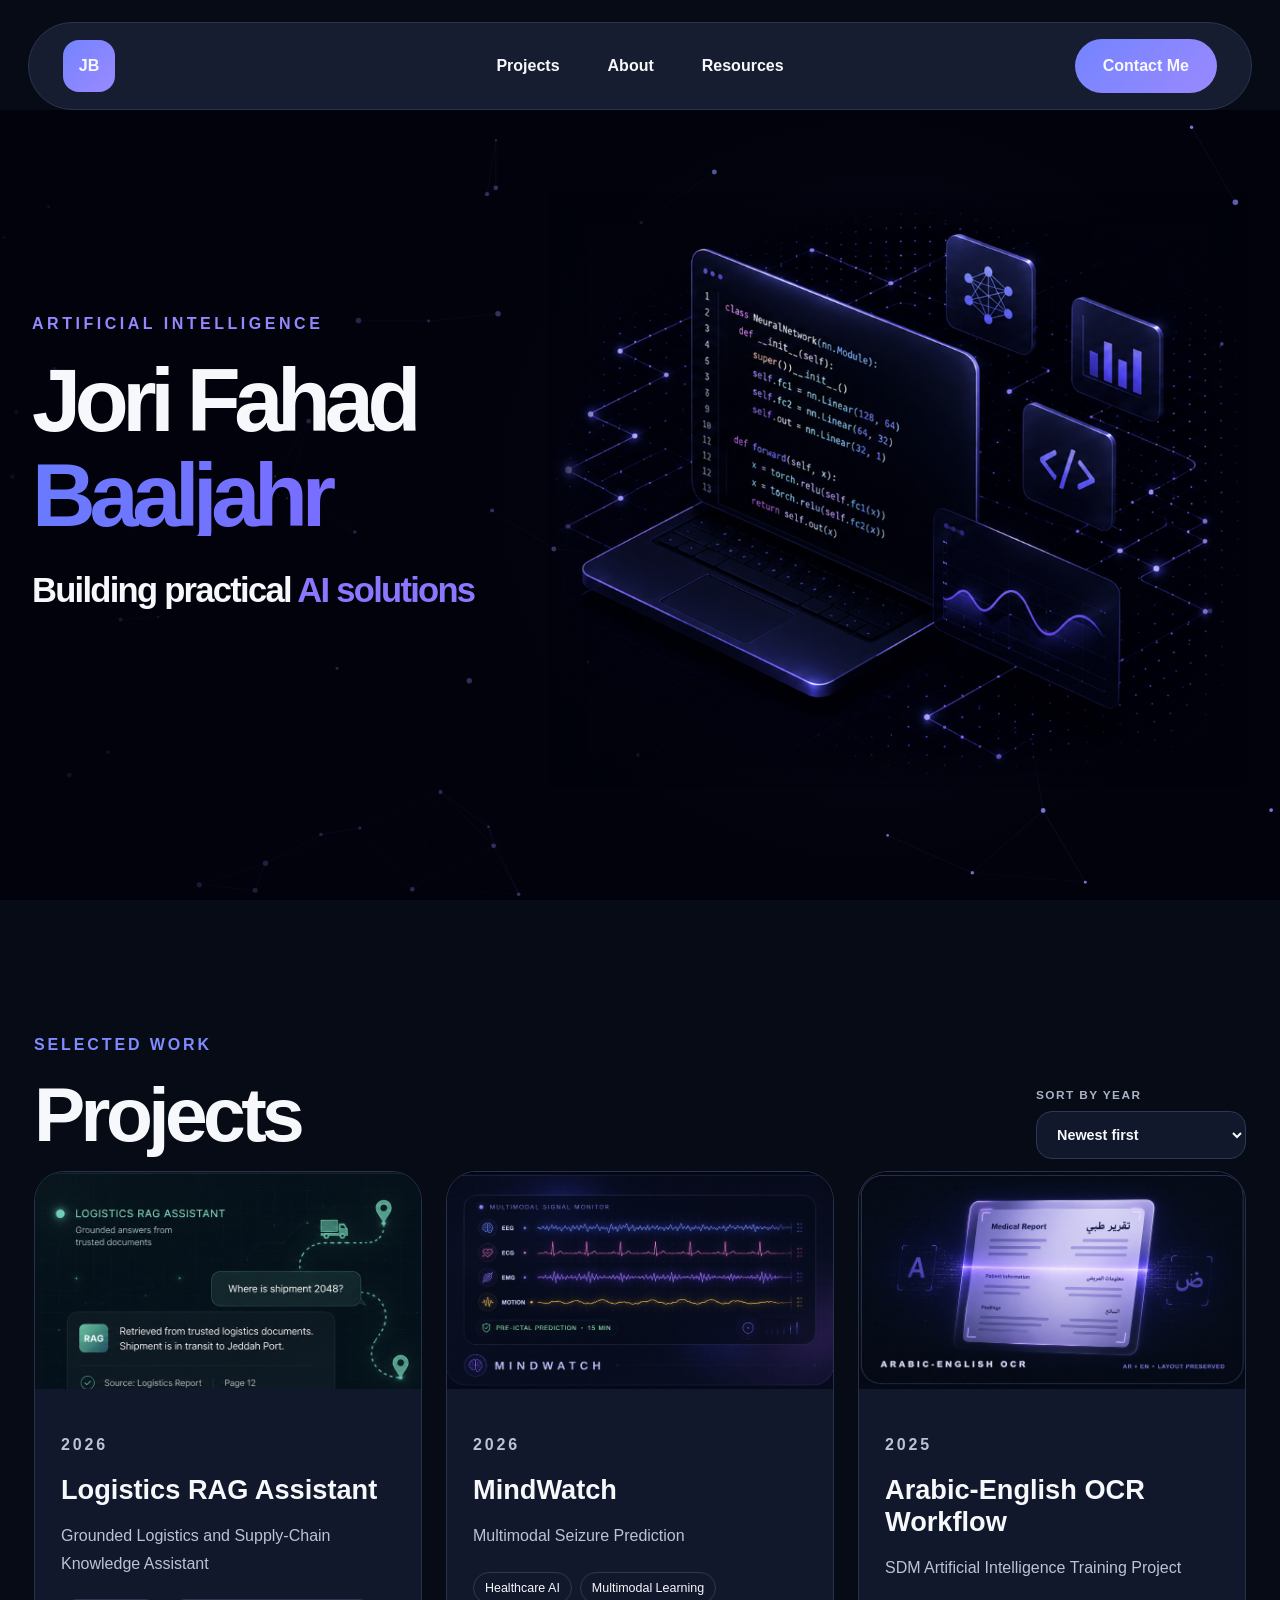
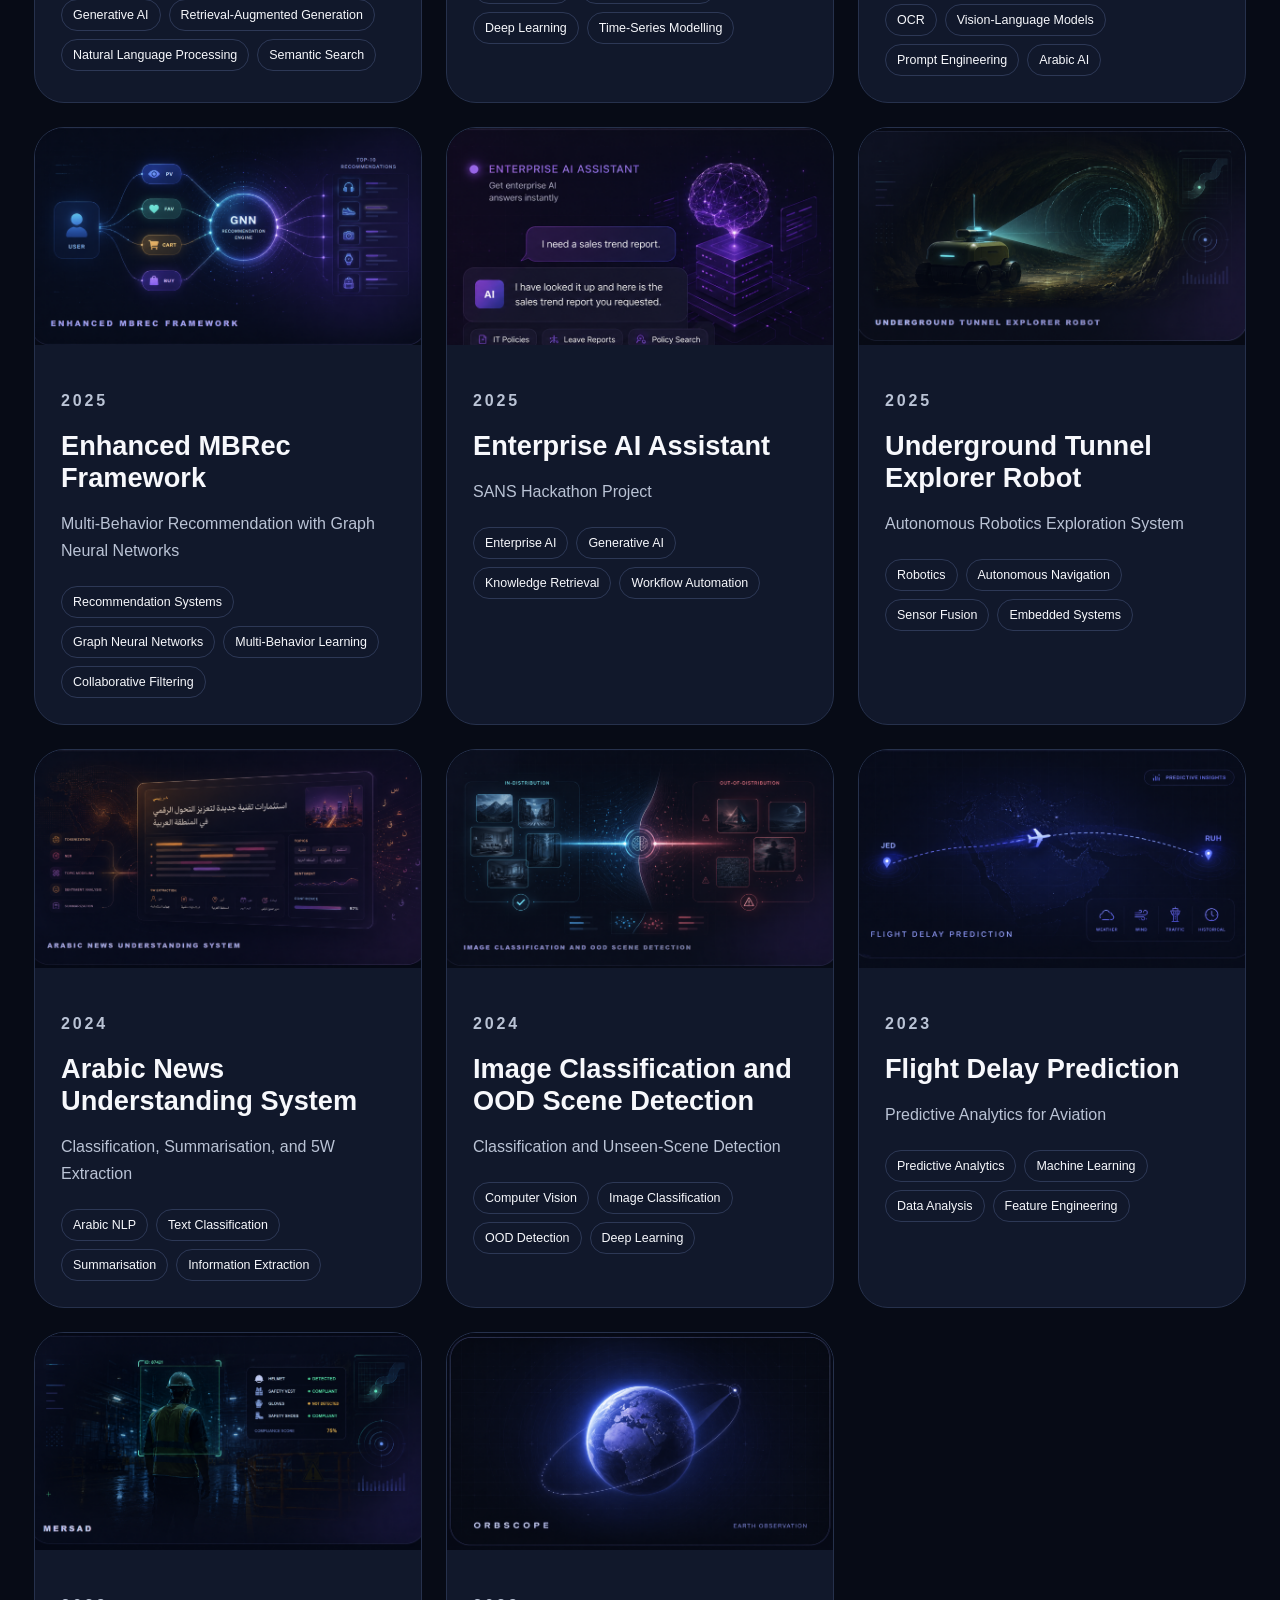
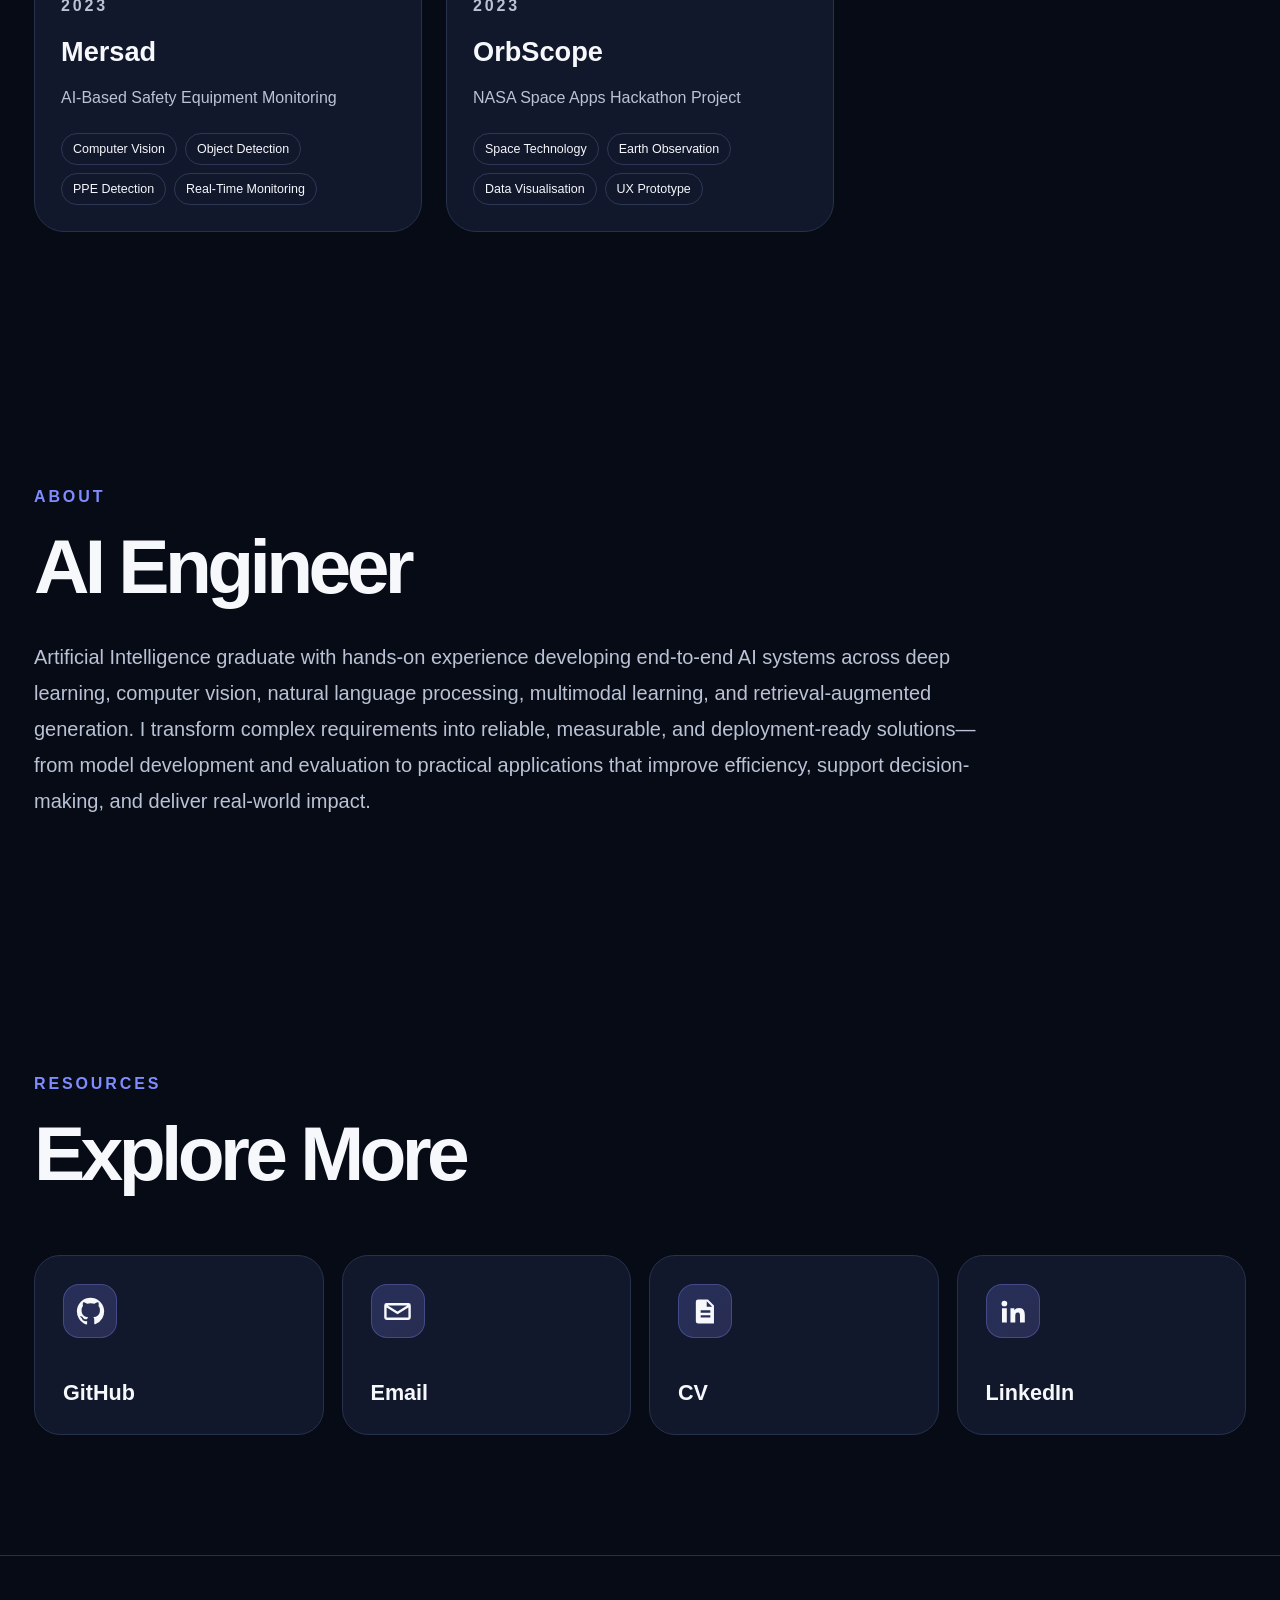
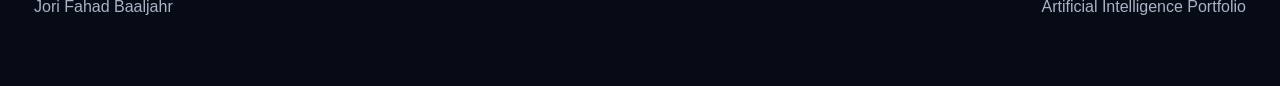
==== index.html @ edcf9903 "Add files via upload" ====
<!doctype html>
<html lang="en">
<head>
  <meta charset="utf-8">
  <meta name="viewport" content="width=device-width,initial-scale=1">
  <title>Jori Fahad Baaljahr | AI Portfolio</title>
  <link rel="stylesheet" href="styles.css?v=25">
</head>
<body>
<header>
  <nav>
    <a class="brand" href="index.html">JB</a>
    <div class="links">
      <a href="#projects">Projects</a>
      <a href="#about">About</a>
      <a href="#resources">Resources</a>
    </div>
    <a class="button" href="https://wa.me/966540734842" target="_blank" rel="noopener noreferrer">Contact Me</a>
  </nav>
</header>

<main>
  <section class="hero hero-redesign">
    <canvas id="ai-network" aria-hidden="true"></canvas>

    <span id="project-count" hidden>11</span>

    <div class="hero-content">
      <p class="kicker">Artificial Intelligence</p>
      <h1>
        <span>Jori Fahad</span>
        <strong>Baaljahr</strong>
      </h1>
      <h2>Building practical <span>AI solutions</span></h2>
    </div>

    <div class="hero-visual" aria-hidden="true">
      <img src="hero-tech.png" alt="">
    </div>
  </section>

  <section class="section" id="projects">
    <p class="kicker">Selected Work</p>
    <div class="projects-heading-row">
      <h2>Projects</h2>

      <label class="project-sort" for="project-sort">
        <span>Sort by year</span>
        <select id="project-sort" aria-label="Sort projects by year">
          <option value="newest">Newest first</option>
          <option value="oldest">Oldest first</option>
        </select>
      </label>
    </div>

    <div class="grid" id="projects-grid"></div>
  </section>

  <section class="section about-section" id="about">
    <p class="kicker">About</p>
    <h2>AI Engineer</h2>
    <p class="copy">Artificial Intelligence graduate with hands-on experience developing end-to-end AI systems across deep learning, computer vision, natural language processing, multimodal learning, and retrieval-augmented generation. I transform complex requirements into reliable, measurable, and deployment-ready solutions—from model development and evaluation to practical applications that improve efficiency, support decision-making, and deliver real-world impact.</p>
  </section>

  <section class="section" id="resources">
    <p class="kicker">Resources</p>
    <h2>Explore More</h2>
    <div class="resources">
      <a class="resource-card" href="https://github.com/jorifahad" target="_blank" rel="noopener noreferrer">
        <span class="resource-icon" aria-hidden="true">
          <svg viewBox="0 0 24 24"><path d="M12 .7a11.3 11.3 0 0 0-3.6 22c.6.1.8-.2.8-.6v-2.2c-3.3.7-4-1.4-4-1.4-.5-1.4-1.3-1.8-1.3-1.8-1.1-.7.1-.7.1-.7 1.2.1 1.8 1.2 1.8 1.2 1.1 1.8 2.8 1.3 3.5 1 .1-.8.4-1.3.8-1.6-2.7-.3-5.5-1.3-5.5-5.9 0-1.3.5-2.4 1.2-3.2-.1-.3-.5-1.6.1-3.2 0 0 1-.3 3.3 1.2a11.4 11.4 0 0 1 6 0c2.3-1.5 3.3-1.2 3.3-1.2.6 1.6.2 2.9.1 3.2.8.8 1.2 1.9 1.2 3.2 0 4.6-2.8 5.6-5.5 5.9.4.4.8 1.1.8 2.2v3.2c0 .4.2.7.8.6A11.3 11.3 0 0 0 12 .7Z"/></svg>
        </span>
        <span>GitHub</span>
      </a>

      <a class="resource-card" href="mailto:joribaaljahr@gmail.com">
        <span class="resource-icon" aria-hidden="true">
          <svg viewBox="0 0 24 24"><path d="M3 5h18a2 2 0 0 1 2 2v10a2 2 0 0 1-2 2H3a2 2 0 0 1-2-2V7a2 2 0 0 1 2-2Zm9 7 8-5H4l8 5Zm0 2.3L3 8.7V17h18V8.7l-9 5.6Z"/></svg>
        </span>
        <span>Email</span>
      </a>

      <a class="resource-card" href="https://drive.google.com/file/d/1RtFsMRXNbHhp6dhLcd7feq8bBUw80Rer/view?usp=sharing" target="_blank" rel="noopener noreferrer">
        <span class="resource-icon" aria-hidden="true">
          <svg viewBox="0 0 24 24"><path d="M6 2h8l5 5v15H6a2 2 0 0 1-2-2V4a2 2 0 0 1 2-2Zm7 1.5V8h4.5L13 3.5ZM8 13h8v-2H8v2Zm0 4h8v-2H8v2Z"/></svg>
        </span>
        <span>CV</span>
      </a>

      <a class="resource-card" href="https://www.linkedin.com/in/jori-baaljahr-374113273" target="_blank" rel="noopener noreferrer">
        <span class="resource-icon" aria-hidden="true">
          <svg viewBox="0 0 24 24"><path d="M5.3 7.8A2.3 2.3 0 1 1 5.3 3a2.3 2.3 0 0 1 0 4.7ZM3.3 9.4h4V21h-4V9.4Zm6.4 0h3.8V11h.1c.5-1 1.8-2 3.8-2 4 0 4.8 2.7 4.8 6.1V21h-4v-5.2c0-1.2 0-2.9-1.8-2.9s-2.1 1.4-2.1 2.8V21h-4V9.4Z"/></svg>
        </span>
        <span>LinkedIn</span>
      </a>
    </div>
  </section>
</main>

<footer>
  <span>Jori Fahad Baaljahr</span>
  <span>Artificial Intelligence Portfolio</span>
</footer>

<script src="script.js?v=25"></script>
</body>
</html>
---- styles.css ----
*{box-sizing:border-box}html{scroll-behavior:smooth}body{margin:0;background:#070b16;color:#f7f8fc;font-family:Arial,Helvetica,sans-serif}a{color:inherit;text-decoration:none}header{position:sticky;top:0;z-index:20;padding:22px 28px 0;background:linear-gradient(#070b16 70%,transparent)}nav{max-width:1480px;margin:auto;min-height:88px;padding:0 34px;border:1px solid #2a3450;border-radius:999px;background:#171d31;display:grid;grid-template-columns:1fr auto 1fr;align-items:center}.brand{width:52px;height:52px;border-radius:16px;background:linear-gradient(135deg,#7384ff,#9a89ff);display:grid;place-items:center;font-weight:900}.links{display:flex;gap:48px;font-weight:700}.button{justify-self:end;display:inline-block;background:linear-gradient(135deg,#7384ff,#9a89ff);padding:18px 28px;border-radius:999px;font-weight:800}.hero{min-height:calc(100vh - 110px);display:flex;align-items:center;justify-content:center;text-align:center;padding:70px 24px 100px;position:relative;overflow:hidden}.hero-content{position:relative;z-index:2}.hero::after{content:"";position:absolute;inset:0;background:radial-gradient(circle at 50% 38%,rgba(123,134,255,.15),transparent 38%);z-index:1;pointer-events:none}#ai-network{position:absolute;inset:0;width:100%;height:100%;z-index:0;pointer-events:none}.hero h1{font-size:clamp(4rem,9vw,10rem);line-height:.88;letter-spacing:-.075em;margin:0;max-width:1450px}.hero h2{font-size:clamp(2.1rem,4.2vw,5rem);margin:44px 0 0;letter-spacing:-.05em}.hero h2 span,.kicker{color:#7f8cff}.count{margin-top:54px;display:flex;flex-direction:column}.count b{font-size:3.6rem;color:#7f8cff}.count small{letter-spacing:.18em;text-transform:uppercase;color:#aab3c6}.section,.project{max-width:1480px;margin:auto;padding:120px 34px}.section>h2{font-size:clamp(3rem,6vw,6rem);letter-spacing:-.06em;margin:.15em 0 .75em}.kicker{text-transform:uppercase;letter-spacing:.18em;font-weight:800}.grid{display:grid;grid-template-columns:repeat(3,1fr);gap:24px}.card{border:1px solid #26314c;border-radius:30px;overflow:hidden;background:#11182b;transition:.25s}.card:hover{transform:translateY(-8px);border-color:#6472af}.pad{padding:26px}.pad h3{font-size:1.7rem;margin:0 0 8px}.pad p,.copy{color:#bac3d5;line-height:1.7}.tags{display:flex;flex-wrap:wrap;gap:8px;margin-top:22px}.tags span{padding:8px 11px;border:1px solid #2d3856;border-radius:999px;font-size:.78rem}.two{display:grid;grid-template-columns:1fr 1fr;gap:80px}.copy{font-size:1.25rem;padding-top:38px}.resources{display:grid;grid-template-columns:repeat(4,1fr);gap:18px}.resources a{min-height:180px;padding:28px;border:1px solid #26314c;border-radius:26px;background:#11182b;font-size:1.35rem;font-weight:800;display:flex;align-items:flex-end}footer{max-width:1480px;margin:auto;padding:42px 34px 70px;border-top:1px solid #26314c;color:#aab3c6;display:flex;justify-content:space-between}.projectHero{padding:50px 0 80px}.projectHero h1{font-size:clamp(4rem,9vw,9rem);letter-spacing:-.07em;line-height:.9;margin:.15em 0}.projectHero h2{font-size:clamp(1.8rem,3vw,3rem);color:#c8d0df}.cover{width:100%;height:520px;border:1px solid #26314c;border-radius:36px;overflow:hidden;background:radial-gradient(circle at 20% 25%,#7283ff,transparent 28%),radial-gradient(circle at 75% 68%,#9c8cff,transparent 25%),linear-gradient(135deg,#141d34,#080d19)}.video-cover{padding:0;background:#000}.video-cover video{display:block;width:100%;height:100%;object-fit:contain;background:#000}.detail{display:grid;grid-template-columns:280px minmax(0,1fr);gap:24px 70px;padding:85px 0;border-bottom:1px solid #26314c;align-items:start}.detail h3{grid-column:1;color:#7f8cff;text-transform:uppercase;letter-spacing:.14em;margin:0}.detail-content{grid-column:2;min-width:0}.detail-content p{margin:0 0 18px;font-size:1.35rem;line-height:1.75;color:#d7ddea}.detail-content ul{margin:0;padding-left:28px;color:#d7ddea}.detail-content li{margin-bottom:16px;padding-left:6px;font-size:1.25rem;line-height:1.7}.detail-content strong{color:#f7f8fc;font-weight:800}.table-wrapper{width:100%;margin-top:24px;overflow-x:auto;border:1px solid #26314c;border-radius:22px;background:#0d1322}.results-table{width:100%;min-width:680px;border-collapse:collapse}.results-table th,.results-table td{padding:18px 20px;text-align:left;border-bottom:1px solid #26314c;font-size:1.05rem;white-space:nowrap}.results-table th{color:#f7f8fc;background:#151c30}.results-table td{color:#d7ddea}.results-table tbody tr:last-child td{border-bottom:0}.results-table strong{color:#9a9fff}.actions{display:flex;flex-wrap:wrap;gap:16px;padding-top:70px}.actions .button,.actions .ghost{min-width:220px;text-align:center}.ghost{display:inline-block;padding:18px 28px;border-radius:999px;border:1px solid #26314c;font-weight:800}.loading,.error-message{color:#d7ddea;font-size:1.2rem}@media(max-width:900px){.links{display:none}.grid,.resources{grid-template-columns:repeat(2,1fr)}.two,.detail{grid-template-columns:1fr;gap:24px}.detail h3,.detail-content{grid-column:1}}@media(max-width:600px){header{padding:14px 14px 0}nav{min-height:70px;padding:0 16px}.button{padding:13px 17px;font-size:.85rem}.hero h1{font-size:3.8rem}.hero h2{font-size:2.05rem}.grid,.resources{grid-template-columns:1fr}.section,.project{padding-left:18px;padding-right:18px}.cover{height:300px;border-radius:24px}.detail{padding:58px 0}.detail-content p,.detail-content li{font-size:1.05rem}.results-table th,.results-table td{padding:14px 16px;font-size:.95rem}.actions{flex-direction:column}.actions .button,.actions .ghost{width:100%;min-width:0}footer{padding-left:18px;padding-right:18px;flex-direction:column;gap:8px}}

/* Project-specific semantic visuals */
.visual {
  position: relative;
  height: 230px;
  overflow: hidden;
  isolation: isolate;
  display: grid;
  place-items: center;
  background: #11182b;
}

.visual-grid {
  position: absolute;
  inset: 0;
  opacity: 0.16;
  background-image:
    linear-gradient(rgba(255,255,255,.10) 1px, transparent 1px),
    linear-gradient(90deg, rgba(255,255,255,.10) 1px, transparent 1px);
  background-size: 24px 24px;
  -webkit-mask-image: linear-gradient(to bottom, #000, transparent);
  mask-image: linear-gradient(to bottom, #000, transparent);
}

.visual-art {
  position: relative;
  z-index: 2;
  width: 82%;
  height: 72%;
  display: grid;
  place-items: center;
}

.visual-label {
  position: absolute;
  left: 20px;
  bottom: 16px;
  z-index: 4;
  font-size: .72rem;
  font-weight: 900;
  letter-spacing: .14em;
  color: rgba(255,255,255,.78);
  text-transform: uppercase;
}

/* MindWatch */
.visual-mindwatch {
  background:
    radial-gradient(circle at 18% 20%, rgba(102,119,255,.40), transparent 30%),
    radial-gradient(circle at 88% 80%, rgba(204,94,255,.25), transparent 28%),
    linear-gradient(135deg,#070c1b,#111a36);
}
.mw-monitor {
  width: 100%;
  padding: 12px 14px;
  border: 1px solid rgba(170,180,255,.28);
  border-radius: 18px;
  background: rgba(6,10,24,.72);
  box-shadow: 0 18px 50px rgba(0,0,0,.35);
}
.mw-title {
  font-size: .58rem;
  letter-spacing: .13em;
  color: #b8c0ff;
  margin-bottom: 8px;
}
.mw-row {
  display: grid;
  grid-template-columns: 42px 1fr;
  align-items: center;
  gap: 8px;
  margin: 5px 0;
}
.mw-row span {
  font-size: .5rem;
  color: #d7dcff;
  font-weight: 900;
}
.wave {
  height: 13px;
  display: block;
  background-size: 120px 13px;
  animation: waveMove 2.6s linear infinite;
}
.wave.eeg {
  background-image: url("data:image/svg+xml,%3Csvg xmlns='http://www.w3.org/2000/svg' width='120' height='13' viewBox='0 0 120 13'%3E%3Cpolyline points='0,7 8,3 14,10 22,2 30,9 38,4 46,11 55,3 64,8 72,2 82,10 92,4 104,9 120,5' fill='none' stroke='%237e91ff' stroke-width='2'/%3E%3C/svg%3E");
}
.wave.ecg {
  background-image: url("data:image/svg+xml,%3Csvg xmlns='http://www.w3.org/2000/svg' width='120' height='13' viewBox='0 0 120 13'%3E%3Cpolyline points='0,7 18,7 23,5 28,11 34,1 40,12 46,7 68,7 73,5 78,11 84,1 90,12 96,7 120,7' fill='none' stroke='%23ff6eb7' stroke-width='2'/%3E%3C/svg%3E");
}
.wave.emg {
  background-image: url("data:image/svg+xml,%3Csvg xmlns='http://www.w3.org/2000/svg' width='120' height='13' viewBox='0 0 120 13'%3E%3Cpolyline points='0,7 7,2 14,11 21,3 28,10 35,1 42,12 49,4 56,9 63,2 70,11 77,3 84,10 91,1 98,12 106,4 120,8' fill='none' stroke='%23b57cff' stroke-width='2'/%3E%3C/svg%3E");
}
.wave.motion {
  background-image: url("data:image/svg+xml,%3Csvg xmlns='http://www.w3.org/2000/svg' width='120' height='13' viewBox='0 0 120 13'%3E%3Cpolyline points='0,8 15,7 30,9 45,5 60,10 75,6 90,8 105,4 120,7' fill='none' stroke='%23ffb547' stroke-width='2'/%3E%3C/svg%3E");
}
.mw-risk {
  margin-top: 8px;
  font-size: .54rem;
  letter-spacing: .10em;
  color: #8fffc8;
}
@keyframes waveMove {
  from { background-position-x: 0; }
  to { background-position-x: -120px; }
}

/* Logistics RAG */
.visual-logistics-rag {
  background: linear-gradient(135deg,#06181b,#0b2630);
}
.rag-scene {
  position: relative;
  width: 100%;
  height: 100%;
}
.rag-doc,.rag-search,.rag-answer {
  position: absolute;
  padding: 8px 10px;
  border: 1px solid rgba(99,235,207,.28);
  border-radius: 12px;
  background: rgba(5,20,24,.75);
  font-size: .52rem;
  font-weight: 900;
  letter-spacing: .08em;
  color: #a7ffed;
}
.rag-doc { left: 0; top: 16px; }
.rag-search { left: 50%; top: 52%; transform: translate(-50%,-50%); }
.rag-answer { right: 0; bottom: 14px; }
.rag-node {
  position:absolute;
  inset: 18% 18%;
  border: 1px dashed rgba(92,209,255,.5);
  border-radius: 50%;
  animation: spinSlow 10s linear infinite;
}
.rag-node::before,.rag-node::after {
  content:"";
  position:absolute;
  width:9px;height:9px;border-radius:50%;
  background:#63ebcf;
  box-shadow:0 0 18px #63ebcf;
}
.rag-node::before{left:-5px;top:45%}
.rag-node::after{right:-5px;top:25%}

/* Enterprise AI */
.visual-enterprise-ai {
  background: linear-gradient(135deg,#0d1429,#1b2550);
}
.enterprise-scene { position:relative;width:100%;height:100%; }
.enterprise-core {
  position:absolute;left:50%;top:50%;transform:translate(-50%,-50%);
  width:62px;height:62px;border-radius:18px;display:grid;place-items:center;
  background:linear-gradient(135deg,#4b8cff,#8a68ff);
  font-weight:900;font-size:1.5rem;
  box-shadow:0 0 40px rgba(95,122,255,.45);
}
.enterprise-item {
  position:absolute;padding:7px 9px;border:1px solid rgba(136,158,255,.3);
  border-radius:10px;background:rgba(11,18,42,.72);
  font-size:.48rem;font-weight:900;color:#dce2ff;
}
.item-1{left:0;top:8px}.item-2{right:0;top:18px}.item-3{left:8px;bottom:10px}.item-4{right:0;bottom:4px}

/* Arabic News */
.visual-arabic-news {
  background: linear-gradient(135deg,#24140a,#2b1628);
}
.news-scene {
  width:100%;padding:16px;border:1px solid rgba(255,178,91,.25);
  border-radius:18px;background:rgba(24,10,18,.62);
}
.news-ar {
  font-size:2.1rem;font-weight:900;color:#ffbb68;text-align:right;
}
.news-lines span {
  display:block;height:6px;margin:7px 0;border-radius:999px;
  background:linear-gradient(90deg,#ff9d4d,#d35f9c);
  opacity:.7;
}
.news-lines span:nth-child(2){width:84%}.news-lines span:nth-child(3){width:66%}.news-lines span:nth-child(4){width:92%}
.news-tags {font-size:.52rem;letter-spacing:.08em;color:#ffd4b0;margin-top:9px}

/* OOD */
.visual-ood-scene {
  background: linear-gradient(135deg,#071925,#12303a);
}
.ood-scene-art {position:relative;width:100%;height:100%}
.ood-frame {
  position:absolute;width:44%;height:70%;border-radius:16px;display:grid;place-items:center;
  font-size:.52rem;font-weight:900;letter-spacing:.08em;
}
.ood-frame.normal {
  left:0;top:15%;border:2px solid #39d7f2;color:#8eefff;background:rgba(14,60,72,.35)
}
.ood-frame.anomaly {
  right:0;top:15%;border:2px solid #ff5d7c;color:#ffb0bf;background:rgba(80,13,29,.32);
  animation: anomalyPulse 1.8s ease-in-out infinite
}
.ood-scan {
  position:absolute;left:0;right:0;height:2px;top:12%;background:#7eeeff;
  box-shadow:0 0 16px #7eeeff;animation:scanDown 3s linear infinite
}

/* Mersad */
.visual-mersad {
  background: linear-gradient(135deg,#271908,#33130f);
}
.mersad-scene {position:relative;width:100%;height:100%}
.worker {position:absolute;left:50%;top:48%;transform:translate(-50%,-50%)}
.helmet {width:58px;height:24px;border-radius:30px 30px 8px 8px;background:#ffbf3b}
.head {width:38px;height:38px;border-radius:50%;background:#d69c73;margin:-3px auto 0}
.body {width:76px;height:65px;border-radius:18px 18px 8px 8px;background:#ff8f39;margin:4px auto}
.detect-box {position:absolute;inset:14% 27%;border:2px solid #7dff9d;border-radius:12px;color:#b5ffc8;font-size:.5rem;padding:5px}
.safety-status {position:absolute;right:0;bottom:8px;font-size:.55rem;font-weight:900;color:#7dff9d}

/* Flight */
.visual-flight-delay {
  background: linear-gradient(135deg,#061426,#102d4a);
}
.flight-scene {position:relative;width:100%;height:100%}
.flight-path {position:absolute;left:12%;right:12%;top:50%;border-top:2px dashed #75c9ff}
.plane {position:absolute;left:42%;top:34%;font-size:2.4rem;color:#dff5ff;animation:planeFloat 3s ease-in-out infinite}
.airport {position:absolute;top:56%;font-size:.5rem;font-weight:900;color:#9edcff}
.airport.a{left:8%}.airport.b{right:8%}
.delay-badge {position:absolute;right:0;top:5px;padding:7px 9px;border-radius:10px;background:rgba(255,173,74,.14);color:#ffc47b;font-size:.52rem;font-weight:900}

/* Robot */
.visual-tunnel-robot {
  background: linear-gradient(135deg,#17130c,#22291b);
}
.robot-scene {position:relative;width:100%;height:100%}
.tunnel {position:absolute;top:0;bottom:0;width:36%;background:linear-gradient(#3a3524,#1f2218)}
.tunnel-left{left:0;clip-path:polygon(0 0,100% 18%,70% 100%,0 100%)}
.tunnel-right{right:0;clip-path:polygon(0 18%,100% 0,100% 100%,30% 100%)}
.robot {position:absolute;left:50%;top:58%;transform:translate(-50%,-50%)}
.robot-body{width:74px;height:46px;border-radius:14px;background:#809b53;border:2px solid #b5d47e}
.robot-eye{width:24px;height:11px;border-radius:999px;background:#7df3ff;box-shadow:0 0 18px #7df3ff;margin:0 auto -2px}
.wheel{position:absolute;width:19px;height:19px;border-radius:50%;background:#111;bottom:-10px}
.w1{left:7px}.w2{right:7px}
.sensor-beam{position:absolute;left:50%;top:18%;width:2px;height:72px;background:linear-gradient(#7df3ff,transparent);transform:translateX(-50%)}

/* OCR */
.visual-bilingual-ocr {
  background: linear-gradient(135deg,#151025,#25153a);
}
.ocr-scene {position:relative;width:100%;height:100%}
.ocr-doc {
  position:absolute;left:50%;top:50%;transform:translate(-50%,-50%);
  width:75%;height:78%;padding:14px;border-radius:14px;background:#f4f1ff;color:#231b38
}
.ocr-ar{font-weight:900;text-align:right;font-size:.8rem}
.ocr-en{font-weight:900;font-size:.7rem;margin-top:7px}
.ocr-doc span{display:block;height:5px;background:#c9c0e8;border-radius:99px;margin:7px 0}
.ocr-doc span:nth-child(4){width:72%}
.ocr-scanline{position:absolute;left:18%;right:18%;top:20%;height:2px;background:#c369ff;box-shadow:0 0 12px #c369ff;animation:scanDown 2.8s linear infinite}
.ocr-result{position:absolute;right:0;bottom:2px;font-size:.5rem;font-weight:900;color:#efc4ff}

/* OrbScope */
.visual-orbscope {
  background: radial-gradient(circle at 50% 50%,#152957,#050914 65%);
}
.space-scene {position:relative;width:100%;height:100%}
.earth {position:absolute;left:50%;top:50%;transform:translate(-50%,-50%);width:90px;height:90px;border-radius:50%;background:radial-gradient(circle at 35% 35%,#64d4ff,#2761c5 55%,#0c255f 75%);box-shadow:0 0 40px rgba(70,133,255,.55)}
.orbit {position:absolute;left:50%;top:50%;transform:translate(-50%,-50%) rotate(-18deg);width:190px;height:92px;border:1px solid rgba(188,210,255,.45);border-radius:50%}
.satellite {position:absolute;left:76%;top:32%;color:#fff;font-size:1rem;animation:orbitBob 2.4s ease-in-out infinite}
.space-label {position:absolute;right:0;bottom:0;font-size:.5rem;letter-spacing:.1em;color:#b9c9ff}

@keyframes spinSlow {to{transform:rotate(360deg)}}
@keyframes anomalyPulse {50%{box-shadow:0 0 24px rgba(255,93,124,.55)}}
@keyframes scanDown {0%{top:15%}100%{top:82%}}
@keyframes planeFloat {50%{transform:translateY(-7px) rotate(-4deg)}}
@keyframes orbitBob {50%{transform:translateY(-6px)}}

/* Project image inside the large cover */
.image-cover {
  padding: 0;
  overflow: hidden;
  background: #080d19;
}

.image-cover img {
  display: block;
  width: 100%;
  height: 100%;
  object-fit: contain;
  background: #080d19;
}


/* Optional result image displayed after the Results section */
.result-image-wrapper {
  width: calc(100% - 350px);
  margin: 34px 0 0 auto;
  padding: 16px;
  border: 1px solid #26314c;
  border-radius: 22px;
  background: #0d1322;
  overflow: hidden;
}

.result-image-wrapper img {
  display: block;
  width: 100%;
  height: auto;
  max-height: 720px;
  object-fit: contain;
  border-radius: 14px;
  background: #080d19;
}

@media (max-width: 900px) {
  .result-image-wrapper {
    width: 100%;
    margin-left: 0;
  }
}


/* FIX: Chat-style visuals for Logistics RAG and Enterprise AI cards */
.rag-chat,
.enterprise-chat {
  width: 100%;
  height: 100%;
  padding: 14px;
  border: 1px solid rgba(255,255,255,.10);
  border-radius: 18px;
  background: rgba(6,12,24,.78);
  box-shadow: 0 18px 50px rgba(0,0,0,.28);
  display: flex;
  flex-direction: column;
  gap: 10px;
  overflow: hidden;
}

.rag-chat-header,
.enterprise-chat-header {
  display: flex;
  align-items: center;
  gap: 9px;
}

.rag-chat-header strong,
.enterprise-chat-header strong {
  display: block;
  font-size: .62rem;
  line-height: 1.2;
  color: #f7f8fc;
}

.rag-chat-header small,
.enterprise-chat-header small {
  display: block;
  margin-top: 2px;
  font-size: .43rem;
  color: #aeb9d0;
}

.rag-status,
.enterprise-status {
  width: 9px;
  height: 9px;
  flex: 0 0 auto;
  border-radius: 50%;
  background: #66efc7;
  box-shadow: 0 0 12px rgba(102,239,199,.75);
}

.rag-message,
.enterprise-message {
  max-width: 88%;
  padding: 9px 11px;
  border-radius: 13px;
  font-size: .50rem;
  line-height: 1.45;
}

.rag-user-message,
.user-message {
  align-self: flex-end;
  background: linear-gradient(135deg,#5368df,#7d68df);
  color: #fff;
}

.rag-ai-message,
.ai-message {
  align-self: flex-start;
  display: flex;
  gap: 8px;
  background: rgba(255,255,255,.07);
  border: 1px solid rgba(255,255,255,.10);
  color: #dce5f6;
}

.rag-ai-message p,
.ai-message p {
  margin: 0;
}

.rag-avatar,
.assistant-avatar {
  width: 26px;
  height: 26px;
  flex: 0 0 26px;
  display: grid;
  place-items: center;
  border-radius: 9px;
  background: linear-gradient(135deg,#52d6be,#577cff);
  color: #fff;
  font-size: .37rem;
  font-weight: 900;
}

.rag-sources,
.enterprise-actions {
  margin-top: auto;
  display: flex;
  flex-wrap: wrap;
  gap: 6px;
}

.rag-sources span,
.enterprise-actions span {
  padding: 5px 7px;
  border: 1px solid rgba(255,255,255,.12);
  border-radius: 999px;
  background: rgba(255,255,255,.05);
  color: #bfc9dc;
  font-size: .39rem;
  line-height: 1;
}

.visual-logistics-rag {
  background:
    radial-gradient(circle at 20% 20%, rgba(52,196,180,.22), transparent 35%),
    linear-gradient(135deg,#07181c,#0c2028);
}

.visual-enterprise-ai {
  background:
    radial-gradient(circle at 80% 20%, rgba(103,111,255,.24), transparent 34%),
    linear-gradient(135deg,#10152d,#1a2146);
}


/* Enhanced MBRec — multi-behavior recommendation graph */
.visual-enhanced-mbrec {
  background:
    radial-gradient(circle at 18% 25%, rgba(75, 118, 255, 0.28), transparent 28%),
    radial-gradient(circle at 82% 72%, rgba(163, 91, 255, 0.24), transparent 30%),
    linear-gradient(135deg, #081322, #15213f);
}

.mbrec-scene {
  position: relative;
  width: 100%;
  height: 100%;
}

.mbrec-user {
  position: absolute;
  left: 0;
  top: 50%;
  transform: translateY(-50%);
  width: 58px;
  height: 58px;
  display: grid;
  place-items: center;
  border-radius: 18px;
  border: 1px solid rgba(117, 161, 255, 0.42);
  background: rgba(24, 55, 105, 0.85);
  color: #dfeaff;
  font-size: 0.52rem;
  font-weight: 900;
}

.mbrec-graph {
  position: absolute;
  left: 50%;
  top: 48%;
  width: 160px;
  height: 118px;
  transform: translate(-50%, -50%);
  border: 1px dashed rgba(122, 219, 255, 0.42);
  border-radius: 50%;
}

.mbrec-core {
  position: absolute;
  left: 50%;
  top: 50%;
  width: 52px;
  height: 52px;
  transform: translate(-50%, -50%);
  display: grid;
  place-items: center;
  border-radius: 16px;
  background: linear-gradient(135deg, #45d1bd, #6179ff);
  box-shadow: 0 0 28px rgba(69, 209, 189, 0.35);
  color: #fff;
  font-size: 0.65rem;
  font-weight: 900;
}

.mbrec-node {
  position: absolute;
  min-width: 42px;
  padding: 6px 8px;
  border-radius: 999px;
  text-align: center;
  font-size: 0.42rem;
  font-weight: 900;
  color: #fff;
}

.mbrec-node::after {
  content: "";
  position: absolute;
  width: 42px;
  border-top: 1px solid rgba(205, 220, 255, 0.38);
  top: 50%;
}

.mbrec-node.n1 {
  left: -10px;
  top: 2px;
  background: #3d75d8;
}

.mbrec-node.n1::after {
  left: 35px;
  transform: rotate(25deg);
}

.mbrec-node.n2 {
  right: -12px;
  top: 8px;
  background: #36a995;
}

.mbrec-node.n2::after {
  right: 35px;
  transform: rotate(-25deg);
}

.mbrec-node.n3 {
  left: -16px;
  bottom: 4px;
  background: #d48b32;
}

.mbrec-node.n3::after {
  left: 38px;
  transform: rotate(-25deg);
}

.mbrec-node.n4 {
  right: -12px;
  bottom: 0;
  background: #9a5ce1;
}

.mbrec-node.n4::after {
  right: 36px;
  transform: rotate(25deg);
}

.mbrec-items {
  position: absolute;
  right: 0;
  top: 50%;
  transform: translateY(-50%);
  width: 82px;
  padding: 12px 8px;
  border-radius: 16px;
  border: 1px solid rgba(180, 135, 255, 0.35);
  background: rgba(48, 31, 87, 0.78);
  color: #eadcff;
  text-align: center;
  font-size: 0.43rem;
  font-weight: 900;
  line-height: 1.4;
}


/* About section — single-column layout */
.about-section {
  display: block;
}

.about-section > h2 {
  margin-bottom: 28px;
}

.about-section .copy {
  max-width: 980px;
  margin: 0;
  padding-top: 0;
  font-size: 1.25rem;
  line-height: 1.8;
}


/* Resource cards with visible platform logos */
.resources .resource-card {
  min-height: 180px;
  padding: 28px;
  border: 1px solid #26314c;
  border-radius: 26px;
  background: #11182b;
  display: flex;
  flex-direction: column;
  align-items: flex-start;
  justify-content: space-between;
  gap: 28px;
  font-size: 1.35rem;
  font-weight: 800;
  transition: transform .25s, border-color .25s, background .25s;
}

.resources .resource-card:hover {
  transform: translateY(-6px);
  border-color: #7384ff;
  background: #151d33;
}

.resource-icon {
  width: 54px;
  height: 54px;
  display: grid;
  place-items: center;
  border-radius: 16px;
  background: linear-gradient(135deg, rgba(115,132,255,.22), rgba(154,137,255,.18));
  border: 1px solid rgba(130,143,255,.30);
}

.resource-icon svg {
  width: 29px;
  height: 29px;
  fill: #f7f8fc;
}


/* Projects heading and year sorting dropdown */
.projects-heading-row {
  display: flex;
  align-items: flex-end;
  justify-content: space-between;
  gap: 28px;
  margin: .15em 0 .75em;
}

.projects-heading-row h2 {
  margin: 0;
  font-size: clamp(3rem, 6vw, 6rem);
  letter-spacing: -.06em;
}

.project-sort {
  display: flex;
  flex-direction: column;
  gap: 9px;
  min-width: 210px;
  color: #aab3c6;
  font-size: .74rem;
  font-weight: 800;
  letter-spacing: .12em;
  text-transform: uppercase;
}

.project-sort select {
  width: 100%;
  padding: 14px 42px 14px 16px;
  border: 1px solid #2d3856;
  border-radius: 16px;
  background: #11182b;
  color: #f7f8fc;
  font: inherit;
  font-size: .9rem;
  letter-spacing: 0;
  text-transform: none;
  cursor: pointer;
}

@media (max-width: 700px) {
  .projects-heading-row {
    align-items: stretch;
    flex-direction: column;
  }

  .project-sort {
    width: 100%;
  }
}


/* MERSAD homepage card — use the uploaded project logo */
.visual-mersad {
  background: #07101f;
}

.mersad-logo-scene {
  width: 100%;
  height: 100%;
  display: grid;
  place-items: center;
}

.mersad-logo-scene img {
  display: block;
  width: 100%;
  height: 100%;
  object-fit: contain;
  border-radius: 14px;
}


/* =========================================================
   HOMEPAGE ONLY — hero and external project-card images
   Internal project pages and their media are not changed.
   ========================================================= */

.hero.hero-redesign {
  min-height: calc(100vh - 110px);
  position: relative;
  overflow: hidden;
  isolation: isolate;
  display: grid;
  grid-template-columns: minmax(430px, .82fr) minmax(560px, 1.18fr);
  align-items: center;
  gap: 30px;
  padding: 46px max(2.5vw, 30px) 76px;
  text-align: left;
  background: #01020b;
}

.hero.hero-redesign::after {
  content: "";
  position: absolute;
  inset: 0;
  z-index: 1;
  pointer-events: none;
  background:
    linear-gradient(90deg, rgba(1,2,11,.92) 0%, rgba(1,2,11,.63) 37%, rgba(1,2,11,.10) 68%, transparent 100%),
    radial-gradient(circle at 68% 48%, rgba(110,89,255,.08), transparent 40%);
}

.hero-redesign #ai-network {
  position: absolute;
  inset: 0;
  z-index: 0;
  width: 100%;
  height: 100%;
  pointer-events: none;
}

.hero-redesign .hero-content {
  position: relative;
  z-index: 3;
  width: 100%;
  max-width: 690px;
  justify-self: start;
  transform: translateY(-28px);
}

.hero-redesign .kicker {
  margin: 0 0 28px;
  color: #9488ff;
  font-size: 1rem;
  font-weight: 800;
  letter-spacing: .22em;
  text-transform: uppercase;
}

.hero-redesign h1 {
  max-width: none;
  margin: 0;
  font-size: clamp(4.6rem, 6.9vw, 7.8rem);
  line-height: .9;
  letter-spacing: -.072em;
}

.hero-redesign h1 span,
.hero-redesign h1 strong {
  display: block;
}

.hero-redesign h1 strong {
  margin-top: 16px;
  background: linear-gradient(90deg, #697bff 0%, #8264ff 100%);
  -webkit-background-clip: text;
  background-clip: text;
  color: transparent;
}

.hero-redesign h2 {
  margin: 36px 0 0;
  font-size: clamp(1.9rem, 2.7vw, 3.2rem);
  line-height: 1.08;
  letter-spacing: -.05em;
}

.hero-redesign h2 span {
  color: #8c76ff;
}

.hero-redesign .hero-visual {
  position: relative;
  z-index: 2;
  width: 100%;
  min-width: 0;
  min-height: 640px;
  display: grid;
  place-items: center;
}

.hero-redesign .hero-visual img {
  display: block;
  width: min(100%, 900px);
  height: auto;
  max-height: 720px;
  object-fit: contain;
  background: transparent;
  border: 0;
  box-shadow: none;
}

.hero-redesign #project-count[hidden] {
  display: none !important;
}

/* All 11 external project images use the same full-bleed frame. */
.visual.visual-image-card {
  position: relative;
  width: 100%;
  height: auto;
  aspect-ratio: 1672 / 941;
  padding: 0 !important;
  overflow: hidden;
  display: block;
  background: #080d19;
}

.visual.visual-image-card img {
  position: absolute;
  inset: 0;
  display: block;
  width: 100%;
  height: 100%;
  object-fit: cover;
  object-position: center;
  transform: scale(1.015);
  background: #080d19;
}

/* No inset panel, extra rounded frame, scan line, or image animation. */
.visual.visual-image-card::before,
.visual.visual-image-card::after {
  display: none !important;
}

@media (max-width: 1120px) {
  .hero.hero-redesign {
    grid-template-columns: 1fr;
    padding-top: 58px;
  }

  .hero-redesign .hero-content {
    justify-self: center;
    text-align: center;
    transform: translateY(-8px);
  }

  .hero-redesign .hero-visual {
    min-height: 500px;
  }

  .hero-redesign .hero-visual img {
    width: min(100%, 760px);
    max-height: 550px;
  }
}

@media (max-width: 650px) {
  .hero.hero-redesign {
    min-height: auto;
    padding: 44px 18px 64px;
    gap: 22px;
  }

  .hero-redesign .hero-content {
    transform: none;
  }

  .hero-redesign .kicker {
    margin-bottom: 20px;
    font-size: .76rem;
  }

  .hero-redesign h1 {
    font-size: clamp(3.3rem, 16vw, 4.8rem);
  }

  .hero-redesign h2 {
    margin-top: 25px;
    font-size: clamp(1.4rem, 7vw, 2rem);
  }

  .hero-redesign .hero-visual {
    min-height: 320px;
  }

  .hero-redesign .hero-visual img {
    width: min(100%, 520px);
    max-height: 350px;
  }
}
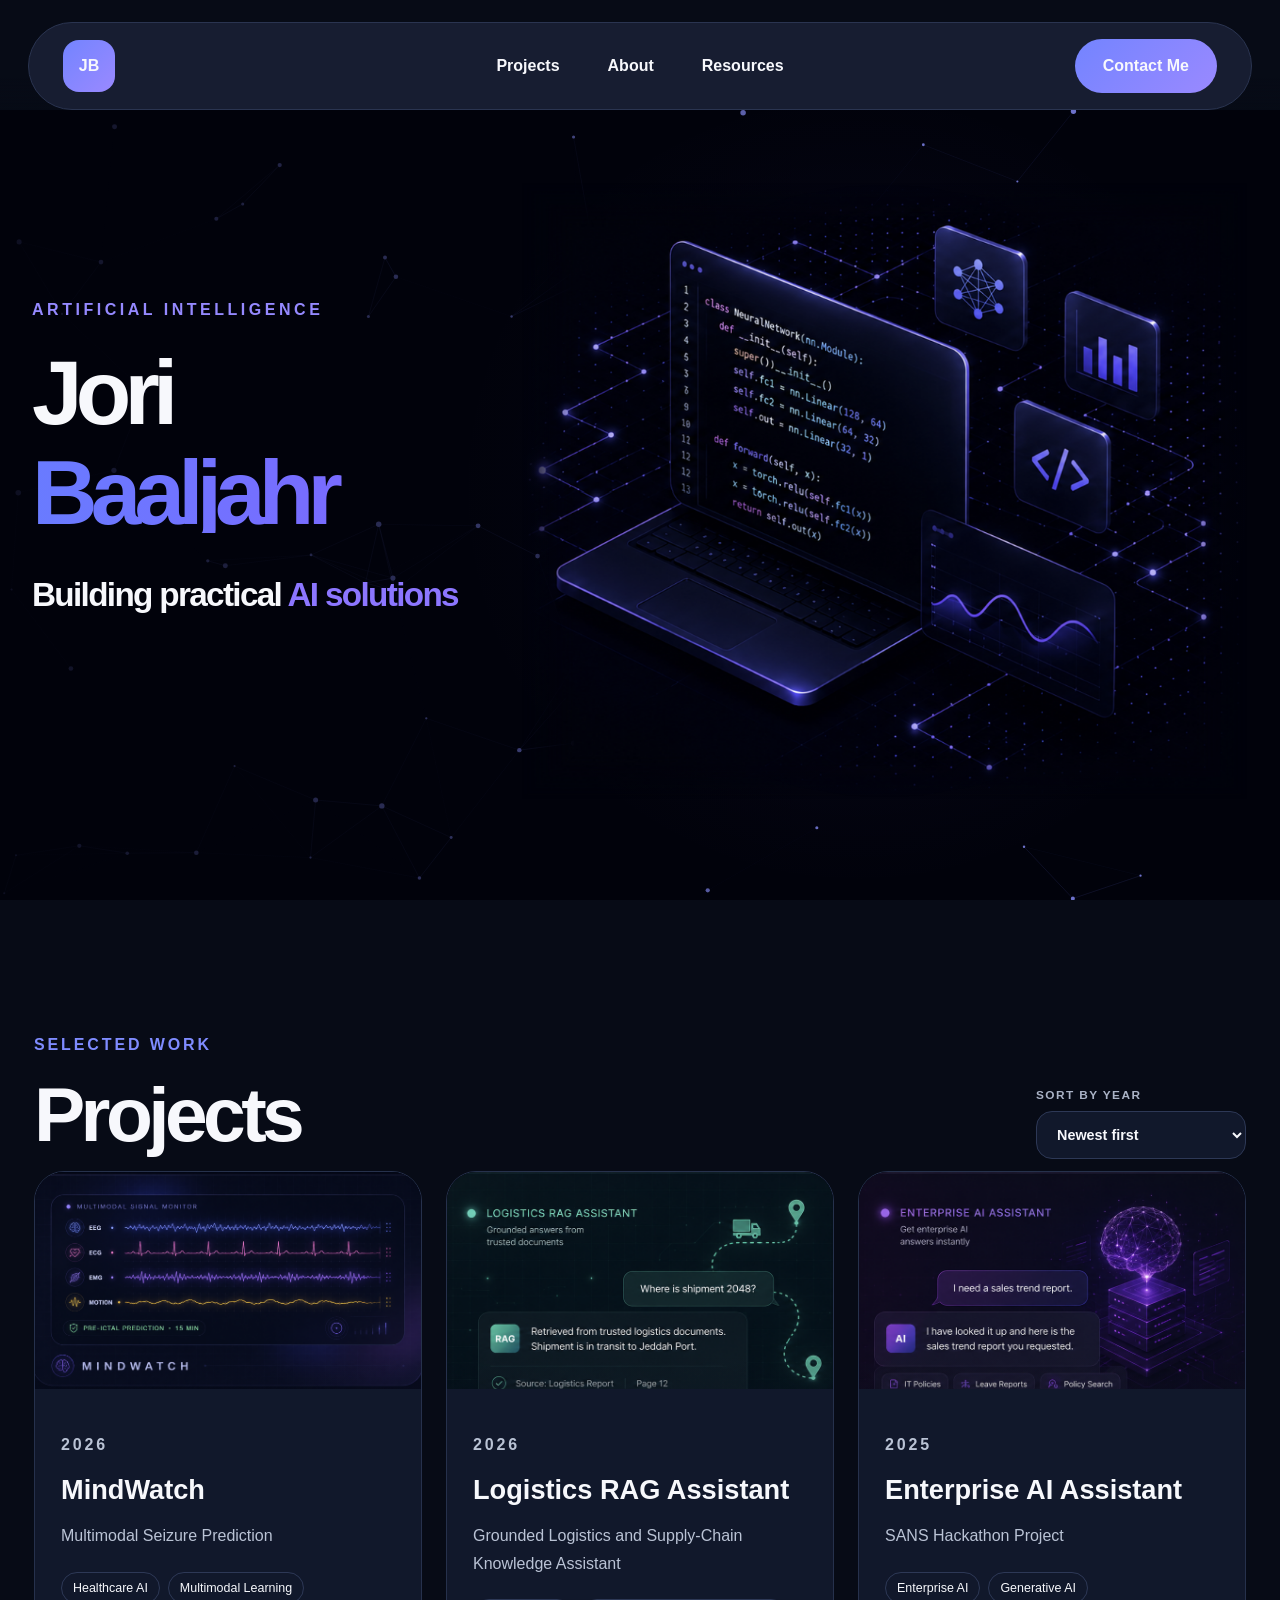
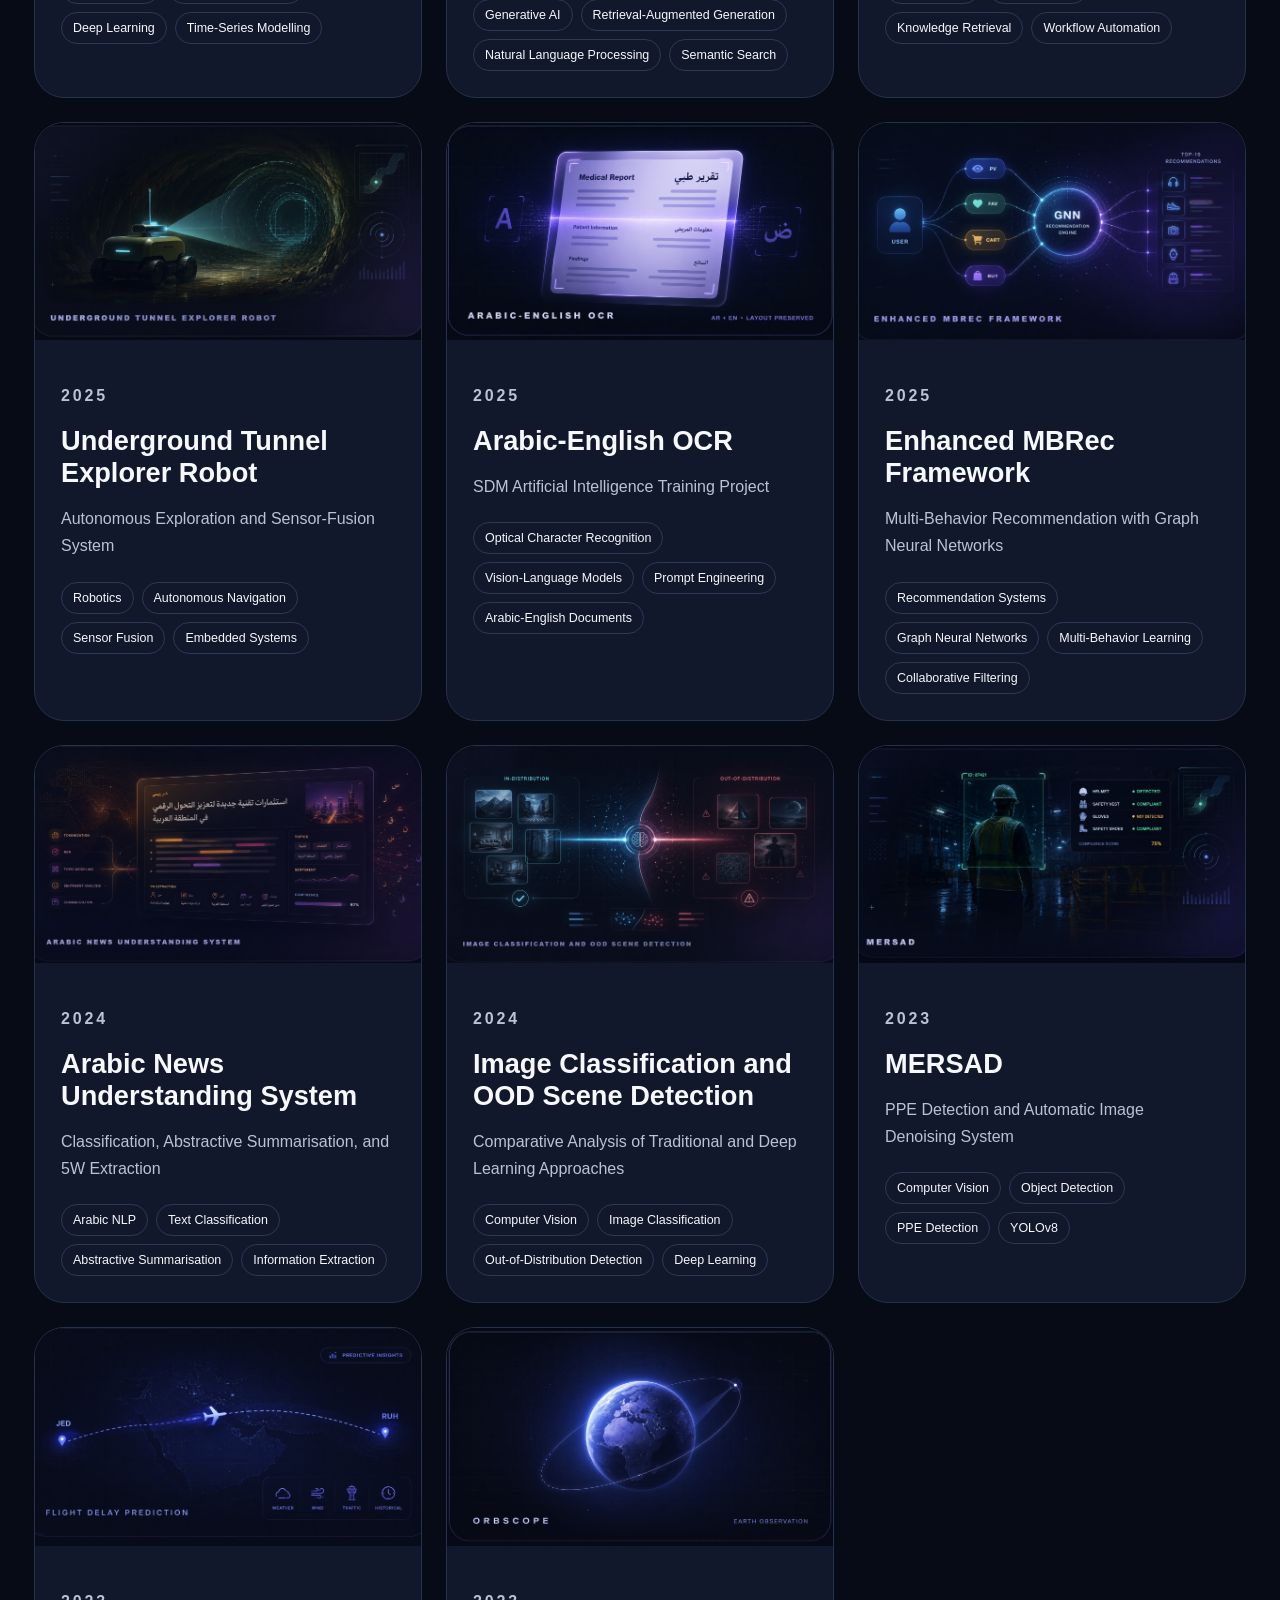
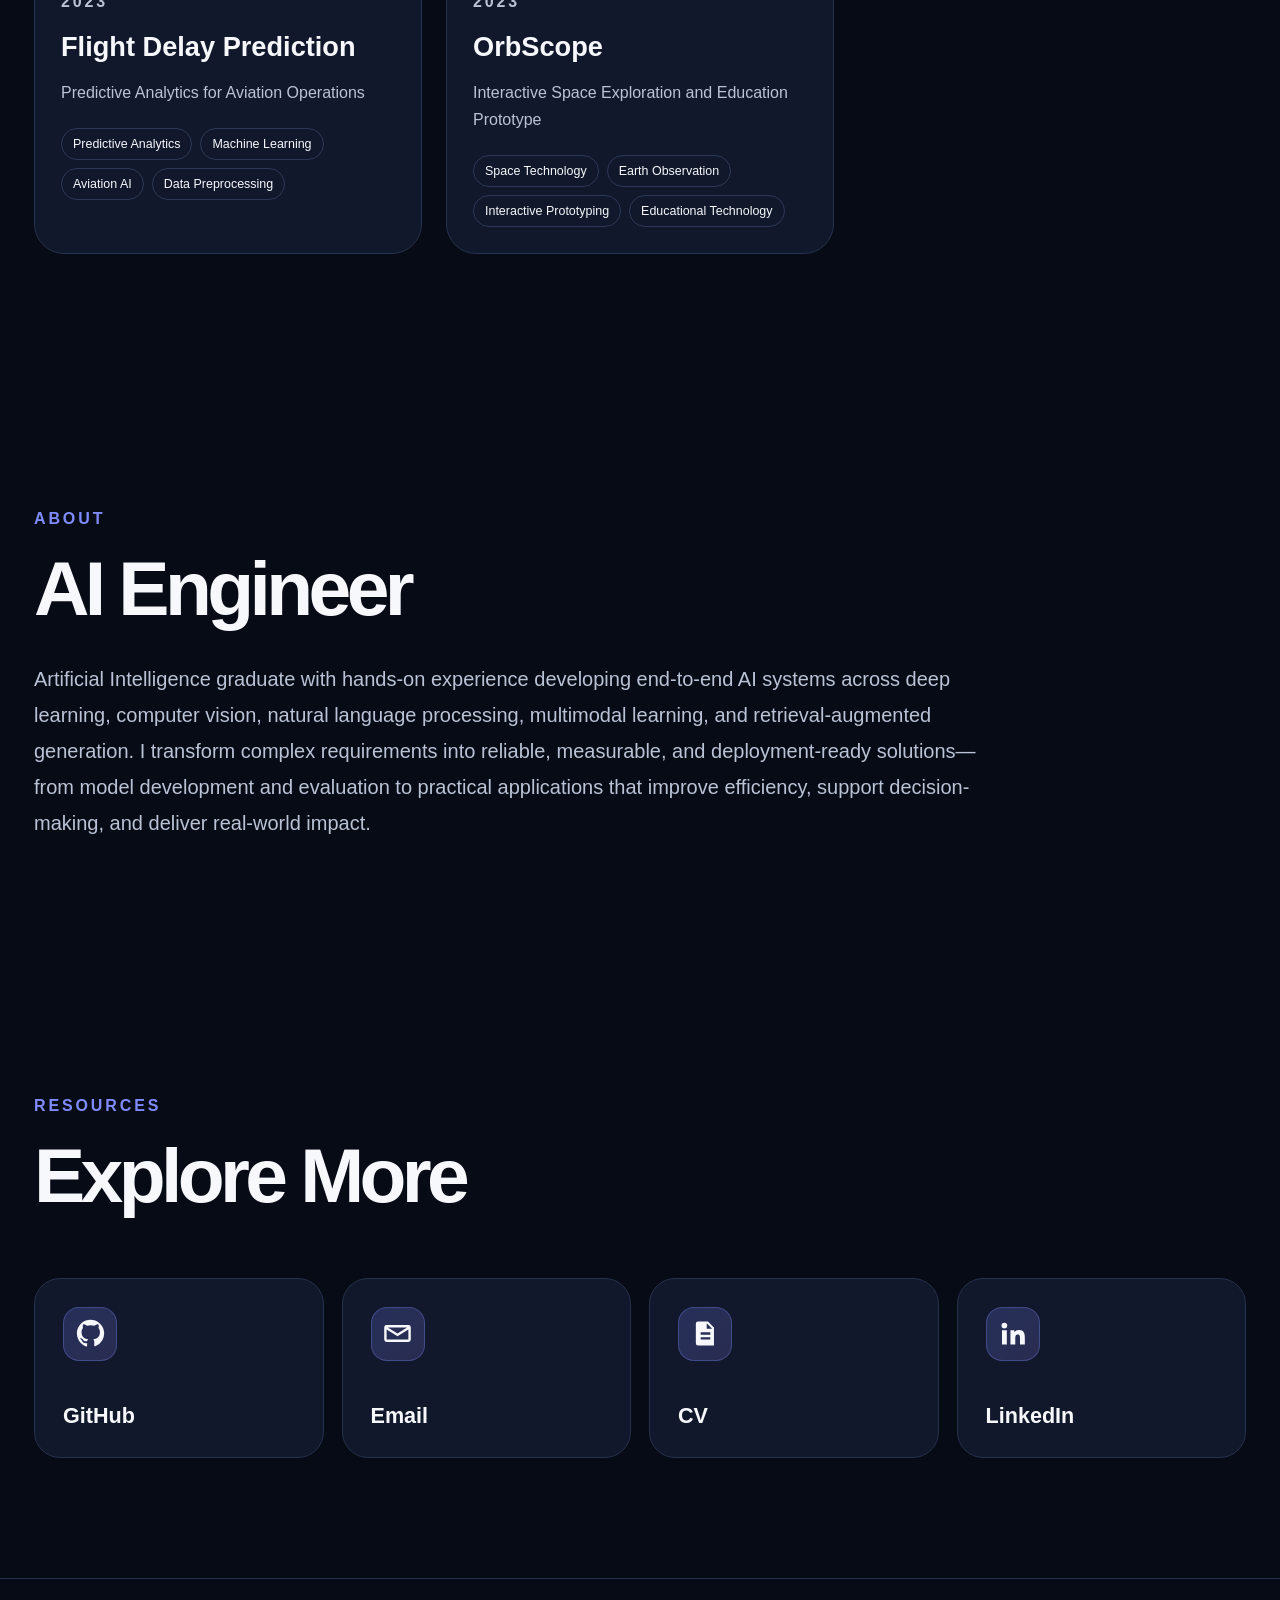
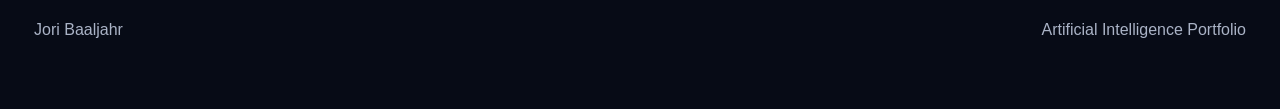
==== commit 4670b9a2: "Add files via upload" ====
--- a/index.html
+++ b/index.html
@@ -3,8 +3,8 @@
 <head>
   <meta charset="utf-8">
   <meta name="viewport" content="width=device-width,initial-scale=1">
-  <title>Jori Fahad Baaljahr | AI Portfolio</title>
-  <link rel="stylesheet" href="styles.css?v=25">
+  <title>Jori Baaljahr | AI Portfolio</title>
+  <link rel="stylesheet" href="styles.css?v=22">
 </head>
 <body>
 <header>
@@ -27,10 +27,12 @@
 
     <div class="hero-content">
       <p class="kicker">Artificial Intelligence</p>
+
       <h1>
-        <span>Jori Fahad</span>
+        <span>Jori</span>
         <strong>Baaljahr</strong>
       </h1>
+
       <h2>Building practical <span>AI solutions</span></h2>
     </div>
 
@@ -98,10 +100,10 @@
 </main>
 
 <footer>
-  <span>Jori Fahad Baaljahr</span>
+  <span>Jori Baaljahr</span>
   <span>Artificial Intelligence Portfolio</span>
 </footer>
 
-<script src="script.js?v=25"></script>
+<script src="script.js?v=22"></script>
 </body>
 </html>
--- a/styles.css
+++ b/styles.css
@@ -719,8 +719,9 @@
 
 
 /* =========================================================
-   HOMEPAGE ONLY — hero and external project-card images
-   Internal project pages and their media are not changed.
+   FINAL HOMEPAGE HERO
+   Uses the original animated #ai-network from script.js.
+   Project cards and project pages remain unchanged.
    ========================================================= */
 
 .hero.hero-redesign {
@@ -729,10 +730,11 @@
   overflow: hidden;
   isolation: isolate;
   display: grid;
-  grid-template-columns: minmax(430px, .82fr) minmax(560px, 1.18fr);
+  grid-template-columns: minmax(430px, .78fr) minmax(580px, 1.22fr);
   align-items: center;
-  gap: 30px;
-  padding: 46px max(2.5vw, 30px) 76px;
+  justify-content: center;
+  gap: 24px;
+  padding: 44px max(2.5vw, 28px) 72px;
   text-align: left;
   background: #01020b;
 }
@@ -744,8 +746,18 @@
   z-index: 1;
   pointer-events: none;
   background:
-    linear-gradient(90deg, rgba(1,2,11,.92) 0%, rgba(1,2,11,.63) 37%, rgba(1,2,11,.10) 68%, transparent 100%),
-    radial-gradient(circle at 68% 48%, rgba(110,89,255,.08), transparent 40%);
+    linear-gradient(
+      90deg,
+      rgba(1,2,11,.90) 0%,
+      rgba(1,2,11,.62) 35%,
+      rgba(1,2,11,.13) 64%,
+      rgba(1,2,11,.04) 100%
+    ),
+    radial-gradient(
+      circle at 67% 48%,
+      rgba(108,88,255,.08),
+      transparent 42%
+    );
 }
 
 .hero-redesign #ai-network {
@@ -761,14 +773,16 @@
   position: relative;
   z-index: 3;
   width: 100%;
-  max-width: 690px;
+  max-width: 680px;
   justify-self: start;
-  transform: translateY(-28px);
+
+  /* Move the text slightly upward */
+  transform: translateY(-34px);
 }
 
 .hero-redesign .kicker {
-  margin: 0 0 28px;
-  color: #9488ff;
+  margin: 0 0 34px;
+  color: #9589ff;
   font-size: 1rem;
   font-weight: 800;
   letter-spacing: .22em;
@@ -778,9 +792,9 @@
 .hero-redesign h1 {
   max-width: none;
   margin: 0;
-  font-size: clamp(4.6rem, 6.9vw, 7.8rem);
-  line-height: .9;
-  letter-spacing: -.072em;
+  font-size: clamp(4.8rem, 7.1vw, 8rem);
+  line-height: .88;
+  letter-spacing: -.075em;
 }
 
 .hero-redesign h1 span,
@@ -789,17 +803,17 @@
 }
 
 .hero-redesign h1 strong {
-  margin-top: 16px;
-  background: linear-gradient(90deg, #697bff 0%, #8264ff 100%);
+  margin-top: 20px;
+  background: linear-gradient(90deg, #697bff 0%, #8063ff 100%);
   -webkit-background-clip: text;
   background-clip: text;
   color: transparent;
 }
 
 .hero-redesign h2 {
-  margin: 36px 0 0;
-  font-size: clamp(1.9rem, 2.7vw, 3.2rem);
-  line-height: 1.08;
+  margin: 44px 0 0;
+  font-size: clamp(1.8rem, 2.6vw, 3.05rem);
+  line-height: 1.1;
   letter-spacing: -.05em;
 }
 
@@ -812,53 +826,44 @@
   z-index: 2;
   width: 100%;
   min-width: 0;
-  min-height: 640px;
+  min-height: 650px;
   display: grid;
   place-items: center;
+  overflow: visible;
+  background: transparent;
+}
+
+.hero-redesign .hero-visual::before {
+  content: "";
+  position: absolute;
+  inset: 8% 3%;
+  z-index: 0;
+  pointer-events: none;
+  background: radial-gradient(
+    circle,
+    rgba(103,83,255,.10),
+    transparent 67%
+  );
+  filter: blur(34px);
 }
 
 .hero-redesign .hero-visual img {
+  position: relative;
+  z-index: 1;
   display: block;
   width: min(100%, 900px);
   height: auto;
   max-height: 720px;
   object-fit: contain;
+  object-position: center;
   background: transparent;
   border: 0;
   box-shadow: none;
-}
-
+  transform: none;
+}
+
+/* Keep the project count available to script.js without displaying it. */
 .hero-redesign #project-count[hidden] {
-  display: none !important;
-}
-
-/* All 11 external project images use the same full-bleed frame. */
-.visual.visual-image-card {
-  position: relative;
-  width: 100%;
-  height: auto;
-  aspect-ratio: 1672 / 941;
-  padding: 0 !important;
-  overflow: hidden;
-  display: block;
-  background: #080d19;
-}
-
-.visual.visual-image-card img {
-  position: absolute;
-  inset: 0;
-  display: block;
-  width: 100%;
-  height: 100%;
-  object-fit: cover;
-  object-position: center;
-  transform: scale(1.015);
-  background: #080d19;
-}
-
-/* No inset panel, extra rounded frame, scan line, or image animation. */
-.visual.visual-image-card::before,
-.visual.visual-image-card::after {
   display: none !important;
 }
 
@@ -871,16 +876,16 @@
   .hero-redesign .hero-content {
     justify-self: center;
     text-align: center;
-    transform: translateY(-8px);
+    transform: translateY(-10px);
   }
 
   .hero-redesign .hero-visual {
-    min-height: 500px;
+    min-height: 520px;
   }
 
   .hero-redesign .hero-visual img {
     width: min(100%, 760px);
-    max-height: 550px;
+    max-height: 560px;
   }
 }
 
@@ -888,7 +893,7 @@
   .hero.hero-redesign {
     min-height: auto;
     padding: 44px 18px 64px;
-    gap: 22px;
+    gap: 24px;
   }
 
   .hero-redesign .hero-content {
@@ -896,25 +901,83 @@
   }
 
   .hero-redesign .kicker {
-    margin-bottom: 20px;
+    margin-bottom: 22px;
     font-size: .76rem;
   }
 
   .hero-redesign h1 {
-    font-size: clamp(3.3rem, 16vw, 4.8rem);
+    font-size: clamp(3.6rem, 18vw, 5rem);
   }
 
   .hero-redesign h2 {
-    margin-top: 25px;
-    font-size: clamp(1.4rem, 7vw, 2rem);
+    margin-top: 28px;
+    font-size: clamp(1.45rem, 7vw, 2rem);
   }
 
   .hero-redesign .hero-visual {
-    min-height: 320px;
+    min-height: 330px;
   }
 
   .hero-redesign .hero-visual img {
     width: min(100%, 520px);
-    max-height: 350px;
-  }
-}
+    max-height: 360px;
+  }
+}
+
+
+/* --- Static project card images update --- */
+
+.visual.visual-image-card{
+  height:auto;
+  aspect-ratio:1672 / 941;
+  padding:0;
+  overflow:hidden;
+  background:#090f22;
+}
+
+.visual-image-fill{
+  position:relative;
+  width:100%;
+  height:100%;
+  overflow:hidden;
+}
+
+.visual-image-fill img{
+  display:block;
+  width:100%;
+  height:100%;
+  object-fit:cover;
+  object-position:center center;
+}
+
+.visual-image-fill::after{
+  content:"";
+  position:absolute;
+  inset:auto 0 0 0;
+  height:28%;
+  background:linear-gradient(to top, rgba(8,13,25,.34), transparent);
+  pointer-events:none;
+}
+
+.hero-content{
+  transform:translateY(-18px);
+}
+
+@media(max-width:900px){
+  .hero-content{transform:none;}
+}
+
+
+/* FINAL: equal spacing for all project-card images */
+.visual.visual-image-card{height:auto;aspect-ratio:1672/941;padding:16px;background:#0a1020;overflow:hidden}
+.visual-image-fill{width:100%;height:100%;overflow:hidden;border-radius:22px;background:#080d19}
+.visual-image-fill img{display:block;width:100%;height:100%;object-fit:cover;object-position:center}
+@media(max-width:600px){.visual.visual-image-card{padding:10px}.visual-image-fill{border-radius:16px}}
+
+
+/* FULL-BLEED FIX: make all 11 generated card images fill the card area cleanly */
+.visual.visual-image-card{height:auto;aspect-ratio:1672/941;padding:0 !important;background:#090f22 !important;overflow:hidden;}
+.visual-image-fill{position:relative;width:100%;height:100%;overflow:hidden;border-radius:0 !important;background:#080d19;}
+.visual-image-fill img{display:block;width:100%;height:100%;object-fit:cover;object-position:center center;transform:scale(1.02);}
+.visual-image-fill::after{content:"";position:absolute;inset:auto 0 0 0;height:18%;background:linear-gradient(to top, rgba(8,13,25,.10), transparent);pointer-events:none;}
+@media(max-width:600px){.visual.visual-image-card{padding:0 !important;}}
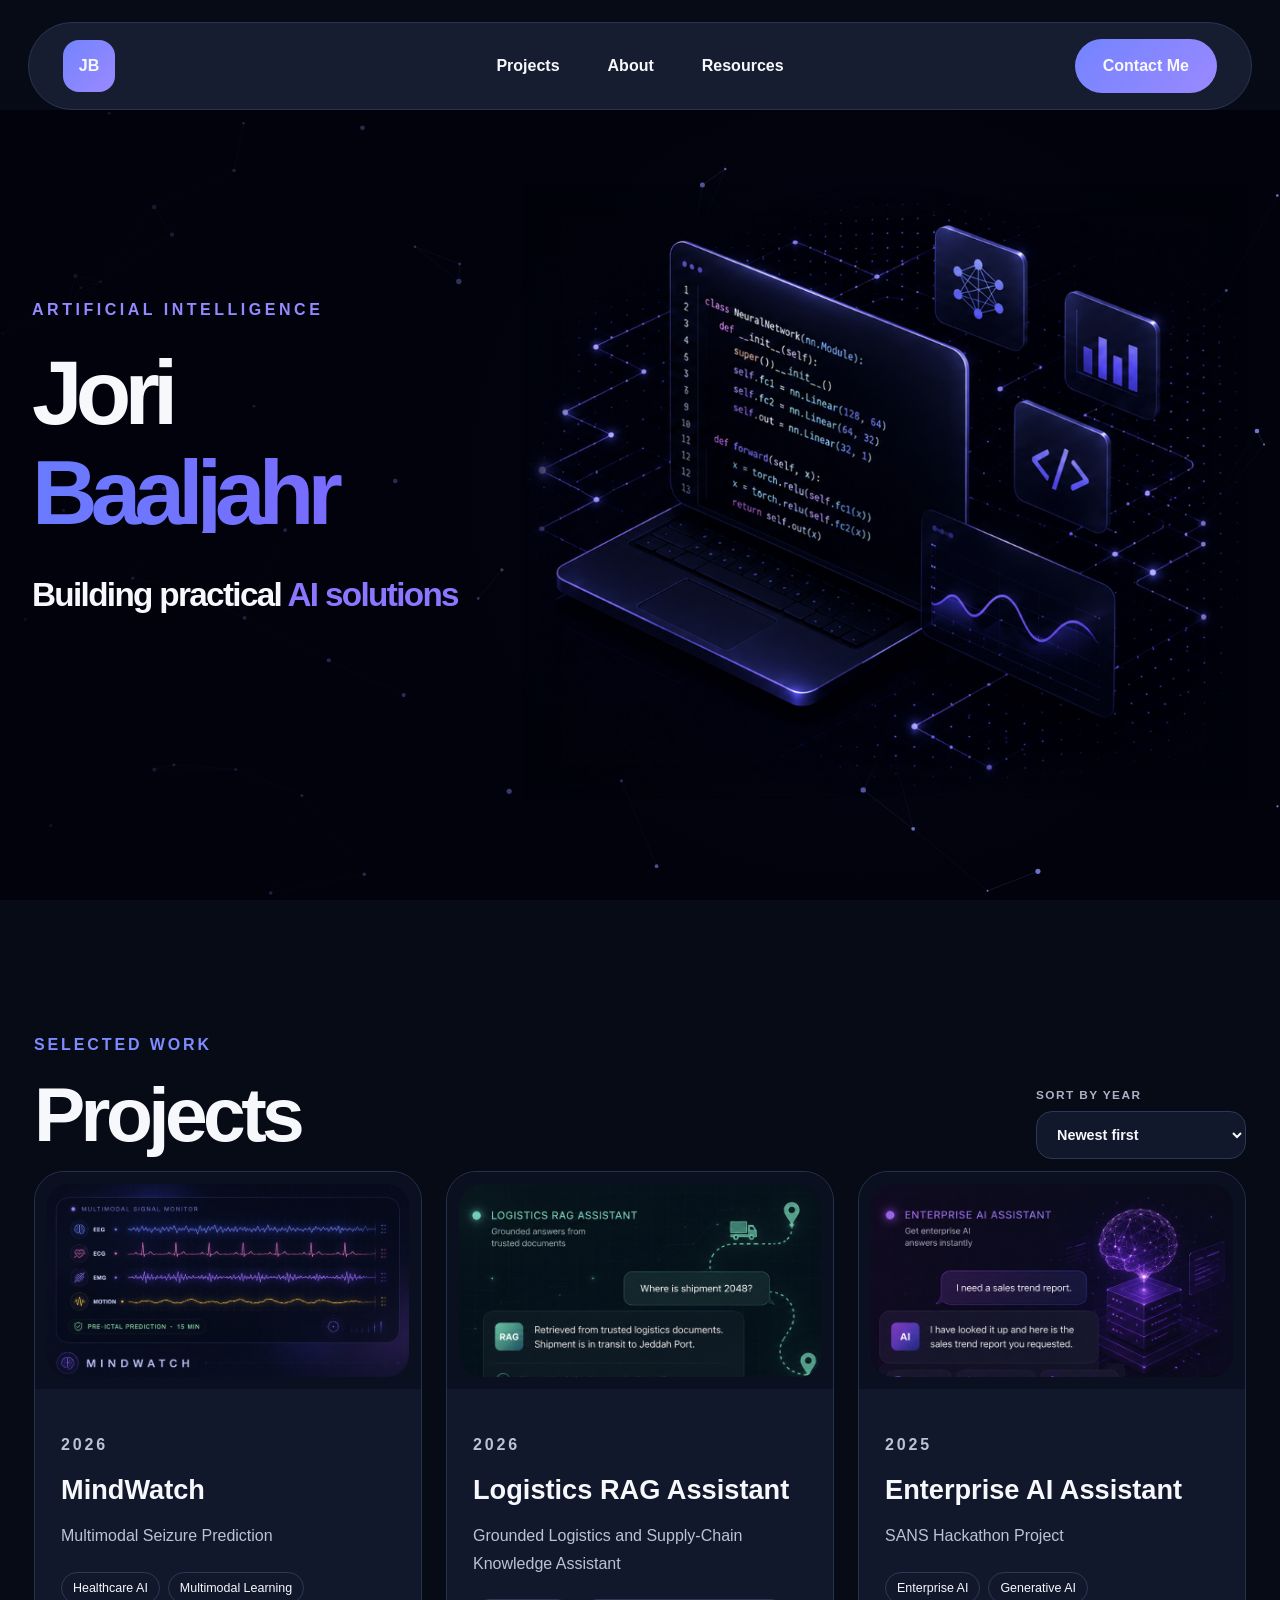
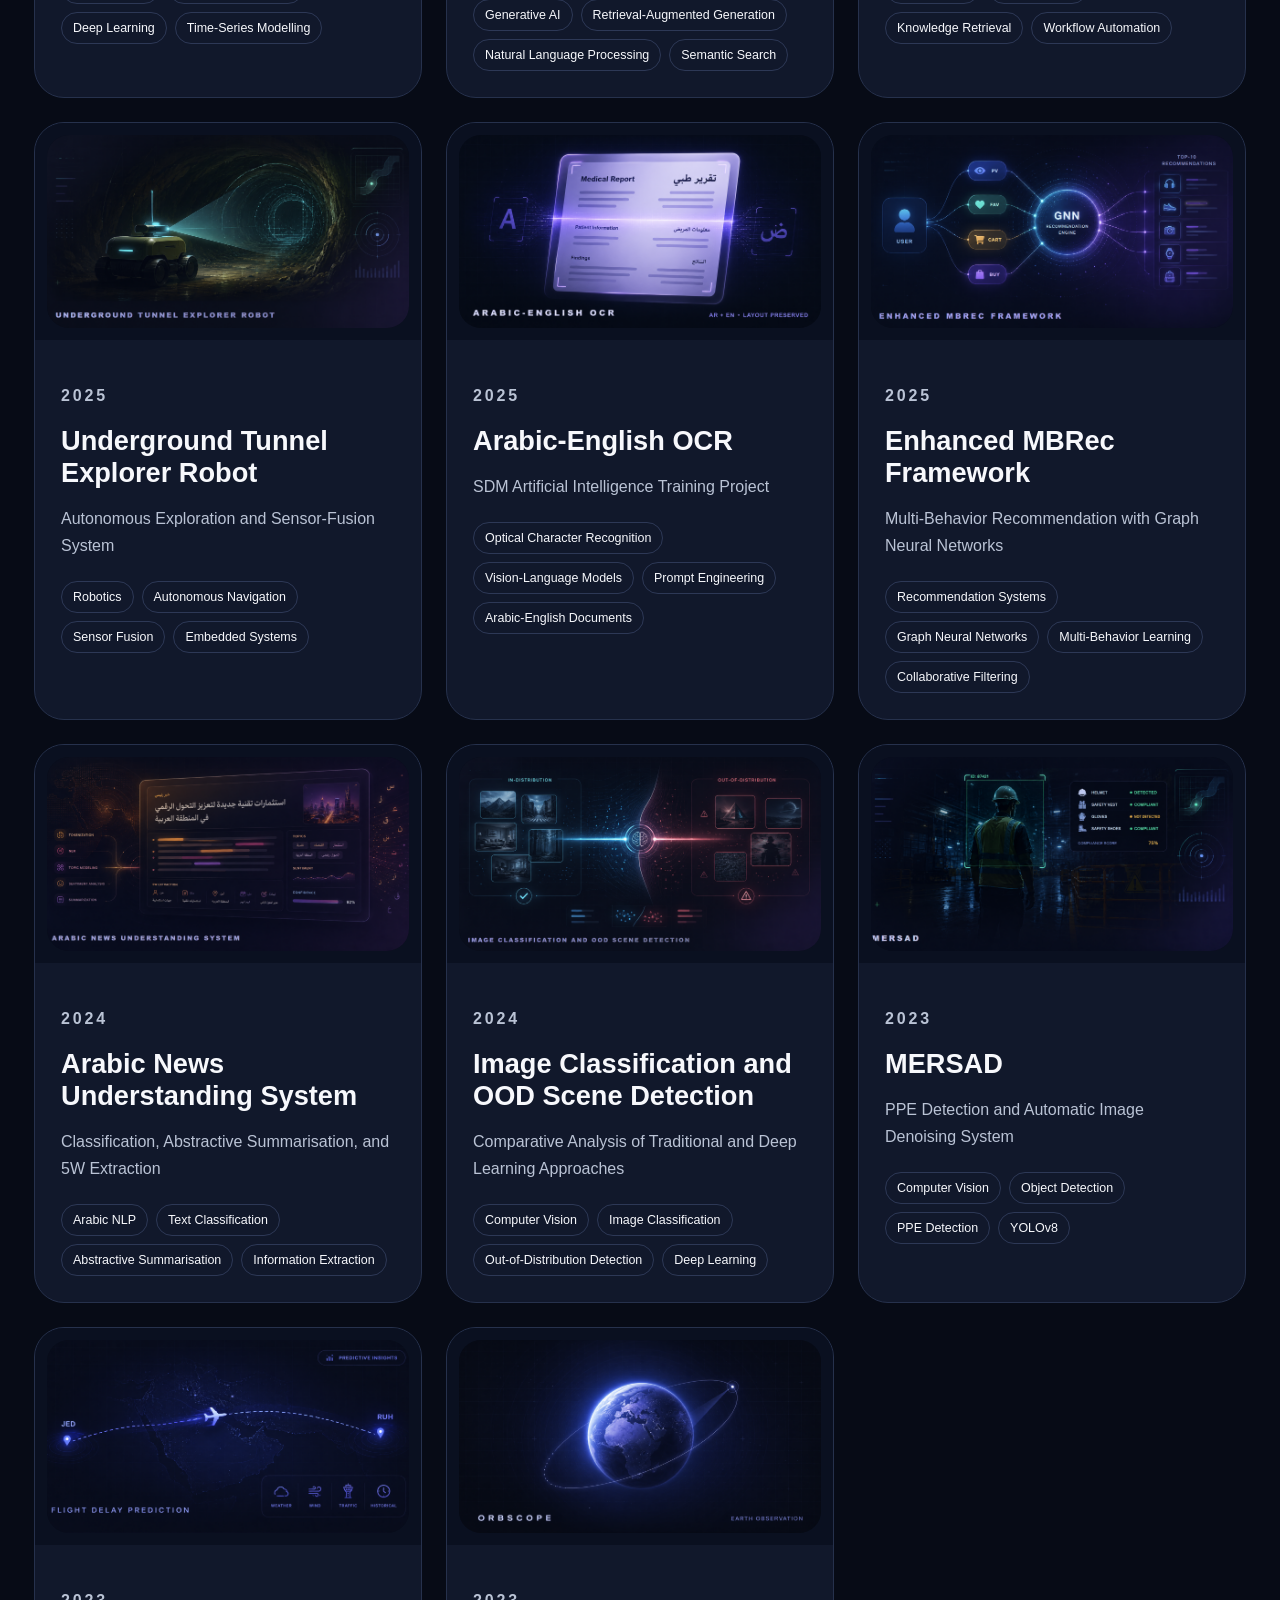
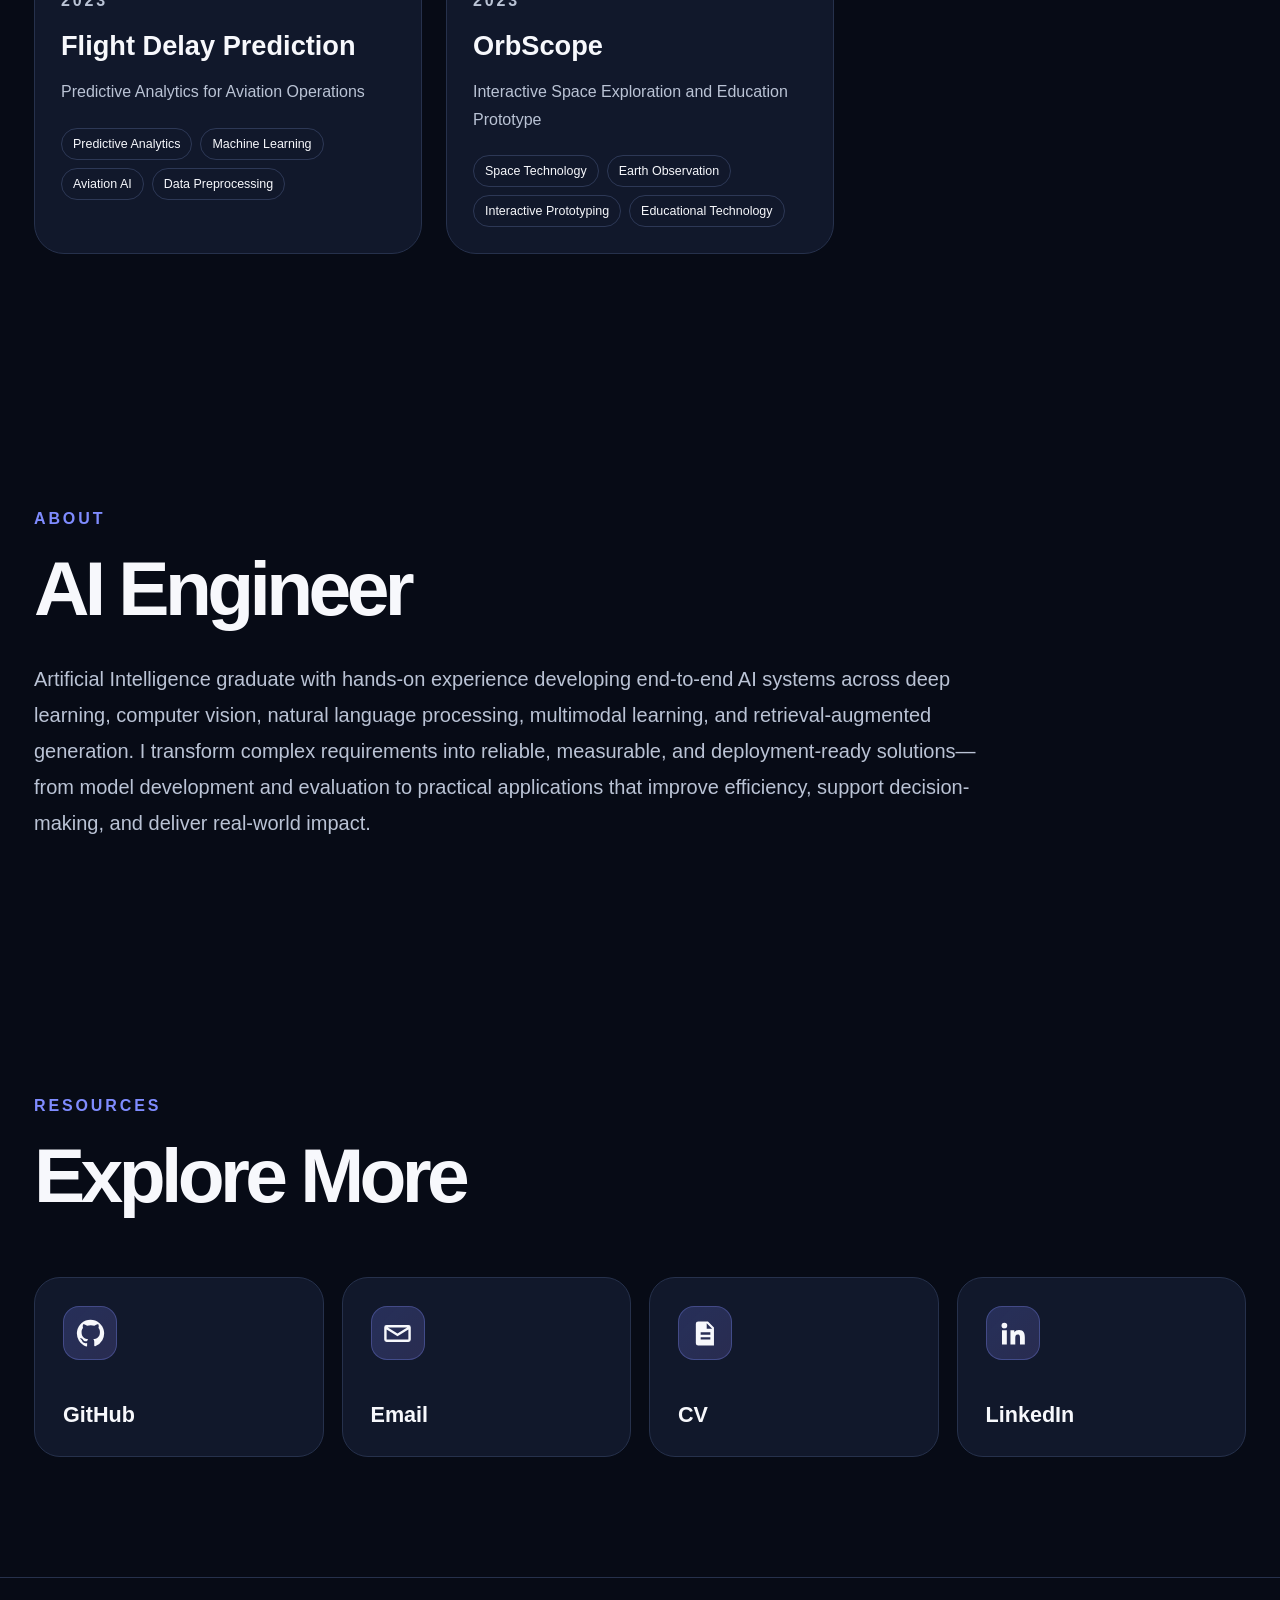
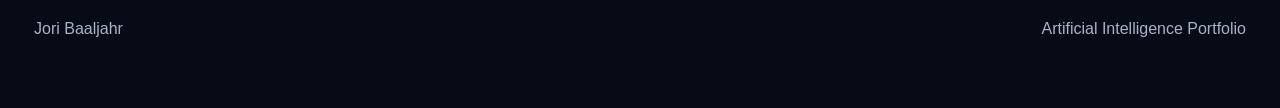
==== commit ec7e33e4: "index.html" ====
--- a/index.html
+++ b/index.html
@@ -89,7 +89,7 @@
         <span>CV</span>
       </a>
 
-      <a class="resource-card" href="https://www.linkedin.com/in/jori-baaljahr-374113273" target="_blank" rel="noopener noreferrer">
+      <a class="resource-card" href="https://www.linkedin.com/in/jori-fahad-374113273" target="_blank" rel="noopener noreferrer">
         <span class="resource-icon" aria-hidden="true">
           <svg viewBox="0 0 24 24"><path d="M5.3 7.8A2.3 2.3 0 1 1 5.3 3a2.3 2.3 0 0 1 0 4.7ZM3.3 9.4h4V21h-4V9.4Zm6.4 0h3.8V11h.1c.5-1 1.8-2 3.8-2 4 0 4.8 2.7 4.8 6.1V21h-4v-5.2c0-1.2 0-2.9-1.8-2.9s-2.1 1.4-2.1 2.8V21h-4V9.4Z"/></svg>
         </span>
--- a/styles.css
+++ b/styles.css
@@ -981,3 +981,45 @@
 .visual-image-fill img{display:block;width:100%;height:100%;object-fit:cover;object-position:center center;transform:scale(1.02);}
 .visual-image-fill::after{content:"";position:absolute;inset:auto 0 0 0;height:18%;background:linear-gradient(to top, rgba(8,13,25,.10), transparent);pointer-events:none;}
 @media(max-width:600px){.visual.visual-image-card{padding:0 !important;}}
+
+
+/* Remove visible borders embedded inside generated project-card images */
+.visual.visual-image-card {
+  width: 100%;
+  aspect-ratio: 16 / 9;
+  padding: 12px !important;
+  overflow: hidden;
+  background: #0a1020 !important;
+}
+
+.visual-image-fill {
+  width: 100%;
+  height: 100%;
+  overflow: hidden;
+  border-radius: 22px !important;
+  background: #080d19;
+}
+
+.visual-image-fill img {
+  display: block;
+  width: 100%;
+  height: 100%;
+  object-fit: cover;
+  object-position: center;
+  transform: scale(1.055) !important;
+  transform-origin: center;
+}
+
+.visual-image-fill::after {
+  display: none !important;
+}
+
+@media (max-width: 600px) {
+  .visual.visual-image-card {
+    padding: 8px !important;
+  }
+
+  .visual-image-fill {
+    border-radius: 16px !important;
+  }
+}
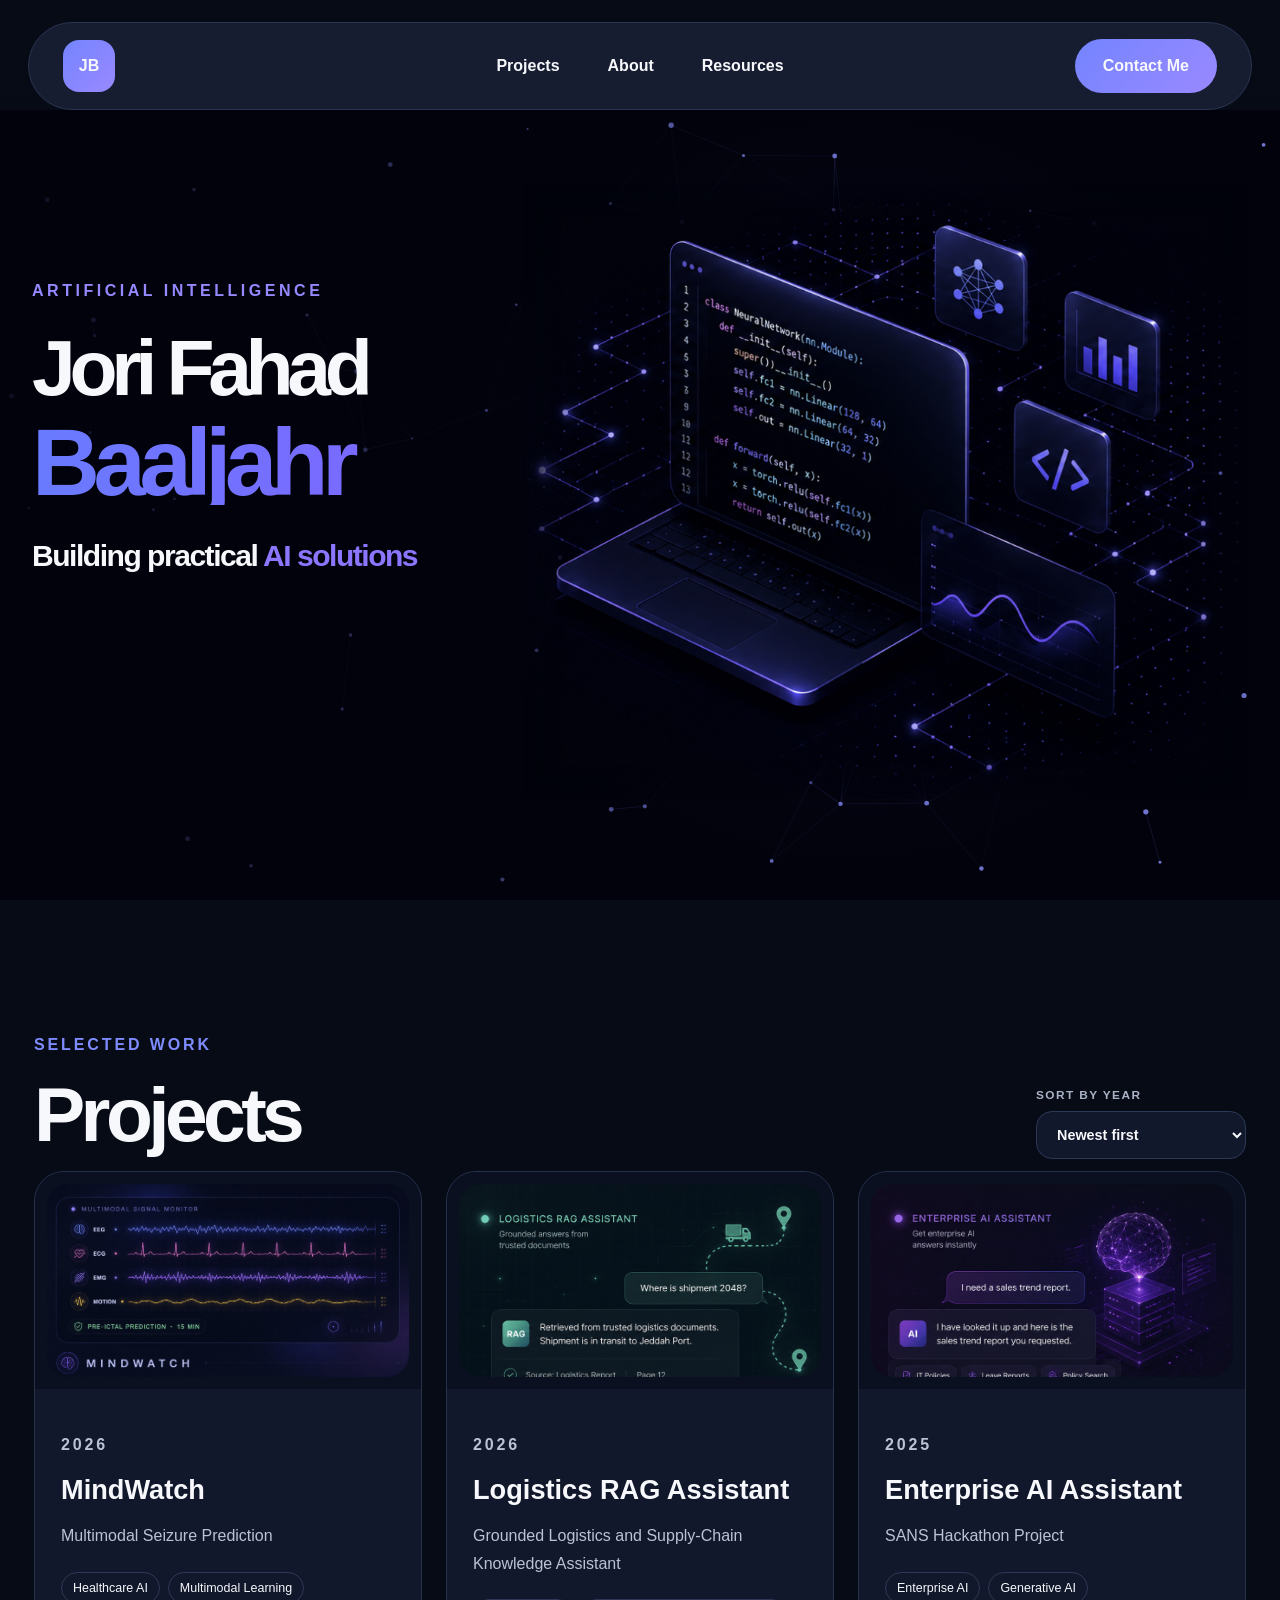
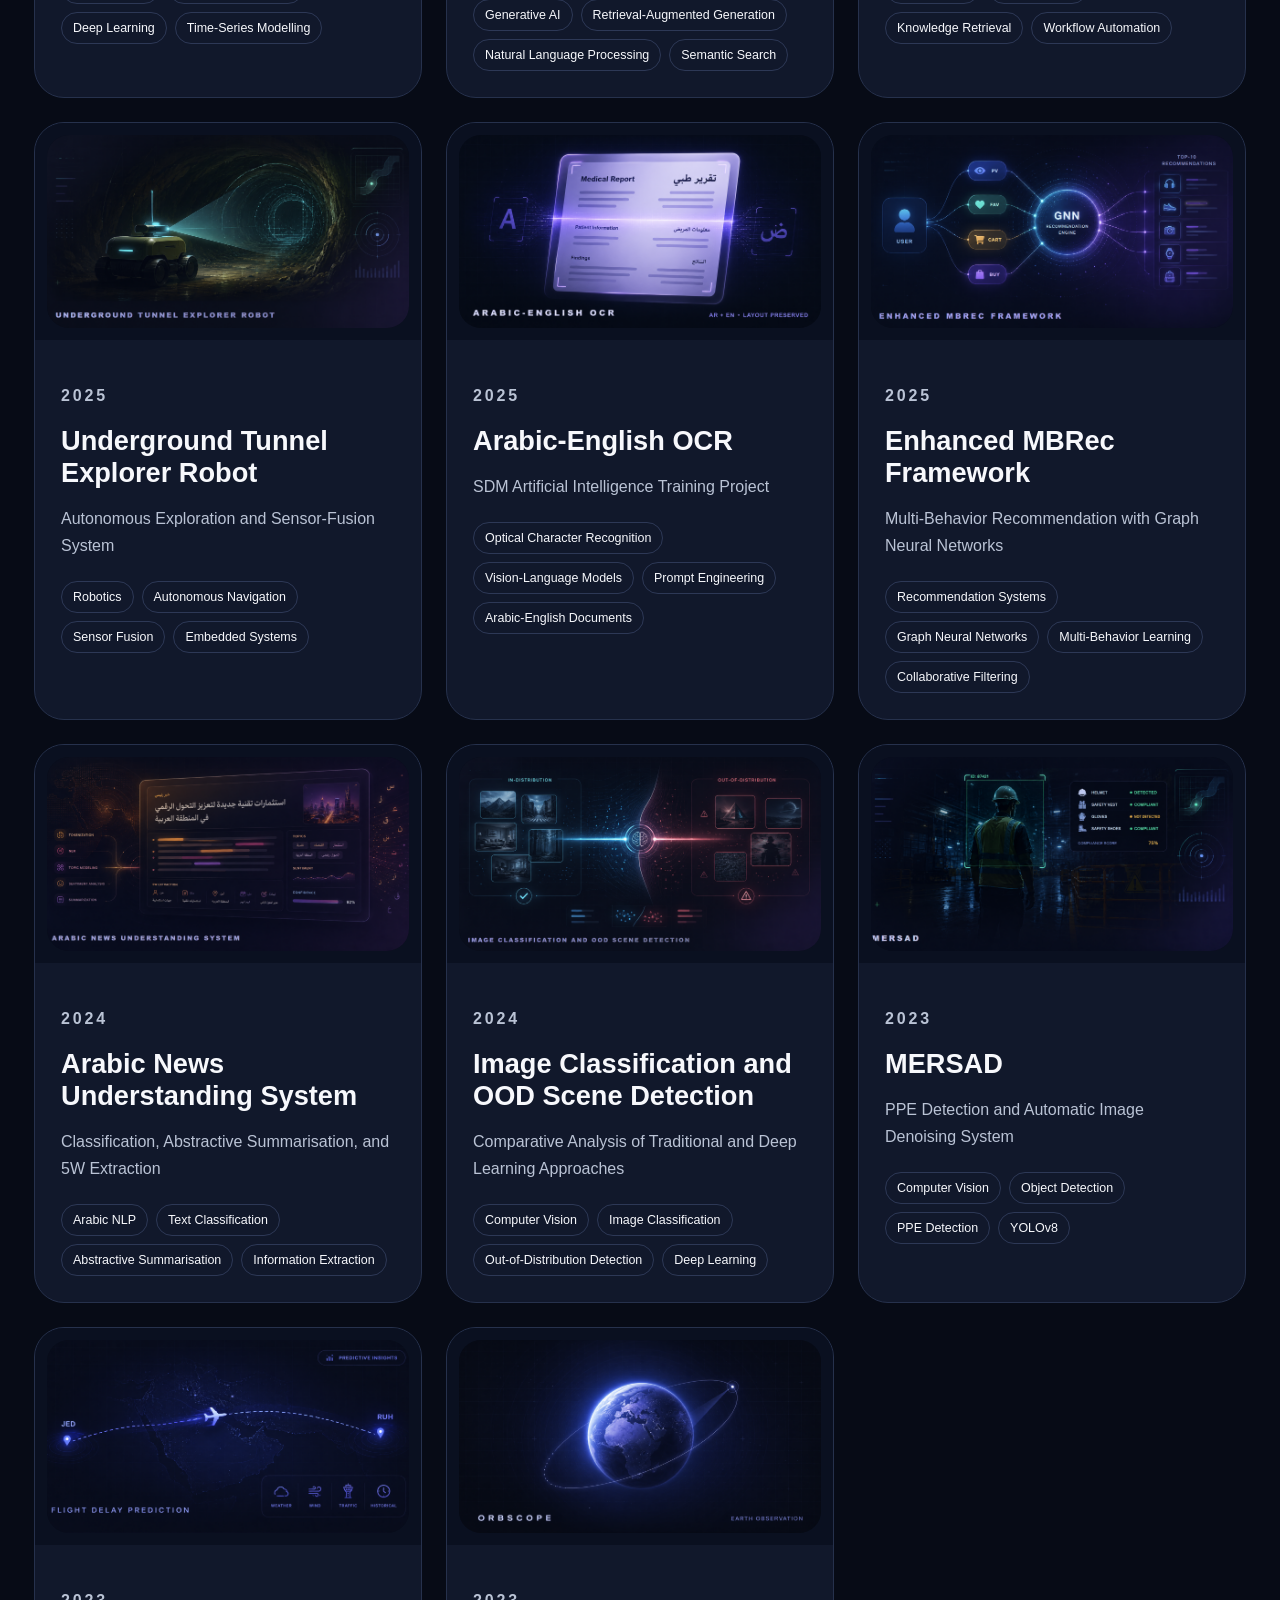
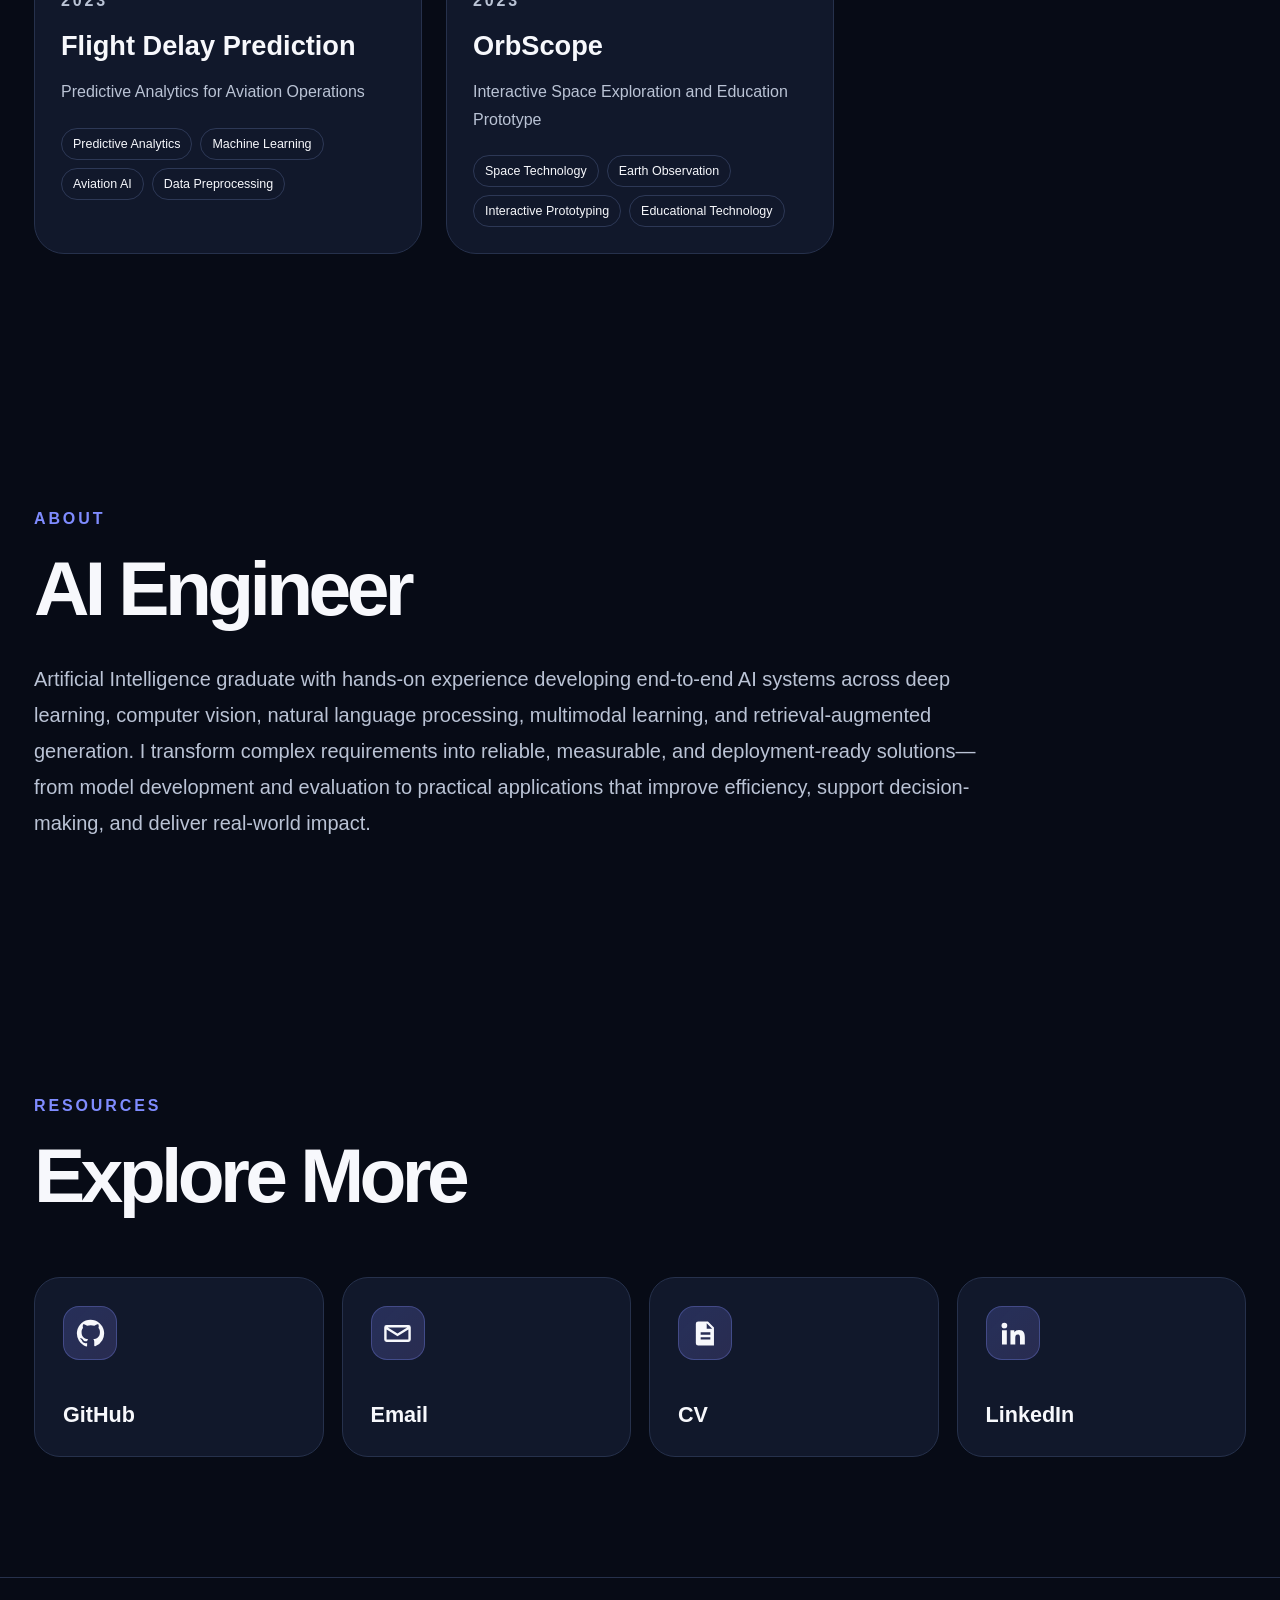
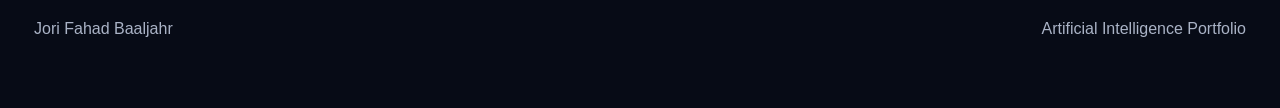
==== commit 20e9477f: "Add files via upload" ====
--- a/index.html
+++ b/index.html
@@ -3,8 +3,8 @@
 <head>
   <meta charset="utf-8">
   <meta name="viewport" content="width=device-width,initial-scale=1">
-  <title>Jori Baaljahr | AI Portfolio</title>
-  <link rel="stylesheet" href="styles.css?v=22">
+  <title>Jori Fahad Baaljahr | AI Portfolio</title>
+  <link rel="stylesheet" href="styles.css?v=23">
 </head>
 <body>
 <header>
@@ -28,9 +28,9 @@
     <div class="hero-content">
       <p class="kicker">Artificial Intelligence</p>
 
-      <h1>
-        <span>Jori</span>
-        <strong>Baaljahr</strong>
+      <h1 class="hero-name">
+        <span class="hero-name-top">Jori Fahad</span>
+        <strong class="hero-name-bottom">Baaljahr</strong>
       </h1>
 
       <h2>Building practical <span>AI solutions</span></h2>
@@ -100,7 +100,7 @@
 </main>
 
 <footer>
-  <span>Jori Baaljahr</span>
+  <span>Jori Fahad Baaljahr</span>
   <span>Artificial Intelligence Portfolio</span>
 </footer>
 
--- a/styles.css
+++ b/styles.css
@@ -1023,3 +1023,79 @@
     border-radius: 16px !important;
   }
 }
+
+
+/* ONLY Logistics RAG and Enterprise AI: keep the full image visible */
+.project-logistics-rag .visual-image-fill img,
+.project-enterprise-ai .visual-image-fill img {
+  transform: none !important;
+  object-fit: cover !important;
+  object-position: center center !important;
+}
+
+
+/* HERO NAME ONLY — keep every other section unchanged */
+.hero-redesign .hero-content {
+  max-width: 760px;
+  transform: translateY(-64px);
+}
+
+.hero-redesign .hero-name {
+  margin: 0;
+  line-height: .88;
+  letter-spacing: -.07em;
+}
+
+.hero-redesign .hero-name-top {
+  display: block;
+  white-space: nowrap;
+  color: #f7f8fc;
+  font-size: clamp(4.2rem, 6.15vw, 7rem);
+  font-weight: 900;
+}
+
+.hero-redesign .hero-name-bottom {
+  display: block;
+  margin-top: 18px;
+  font-size: clamp(5.2rem, 7.35vw, 8.1rem);
+  font-weight: 900;
+  line-height: .9;
+  background: linear-gradient(90deg, #697bff 0%, #8063ff 100%);
+  -webkit-background-clip: text;
+  background-clip: text;
+  color: transparent;
+}
+
+.hero-redesign h2 {
+  margin-top: 34px;
+  font-size: clamp(1.75rem, 2.35vw, 2.85rem);
+}
+
+@media (max-width: 1120px) {
+  .hero-redesign .hero-content {
+    transform: translateY(-20px);
+  }
+
+  .hero-redesign .hero-name-top {
+    white-space: normal;
+  }
+}
+
+@media (max-width: 650px) {
+  .hero-redesign .hero-content {
+    transform: none;
+  }
+
+  .hero-redesign .hero-name-top {
+    font-size: clamp(3rem, 14vw, 4.2rem);
+  }
+
+  .hero-redesign .hero-name-bottom {
+    margin-top: 10px;
+    font-size: clamp(3.7rem, 17vw, 5rem);
+  }
+
+  .hero-redesign h2 {
+    margin-top: 24px;
+  }
+}
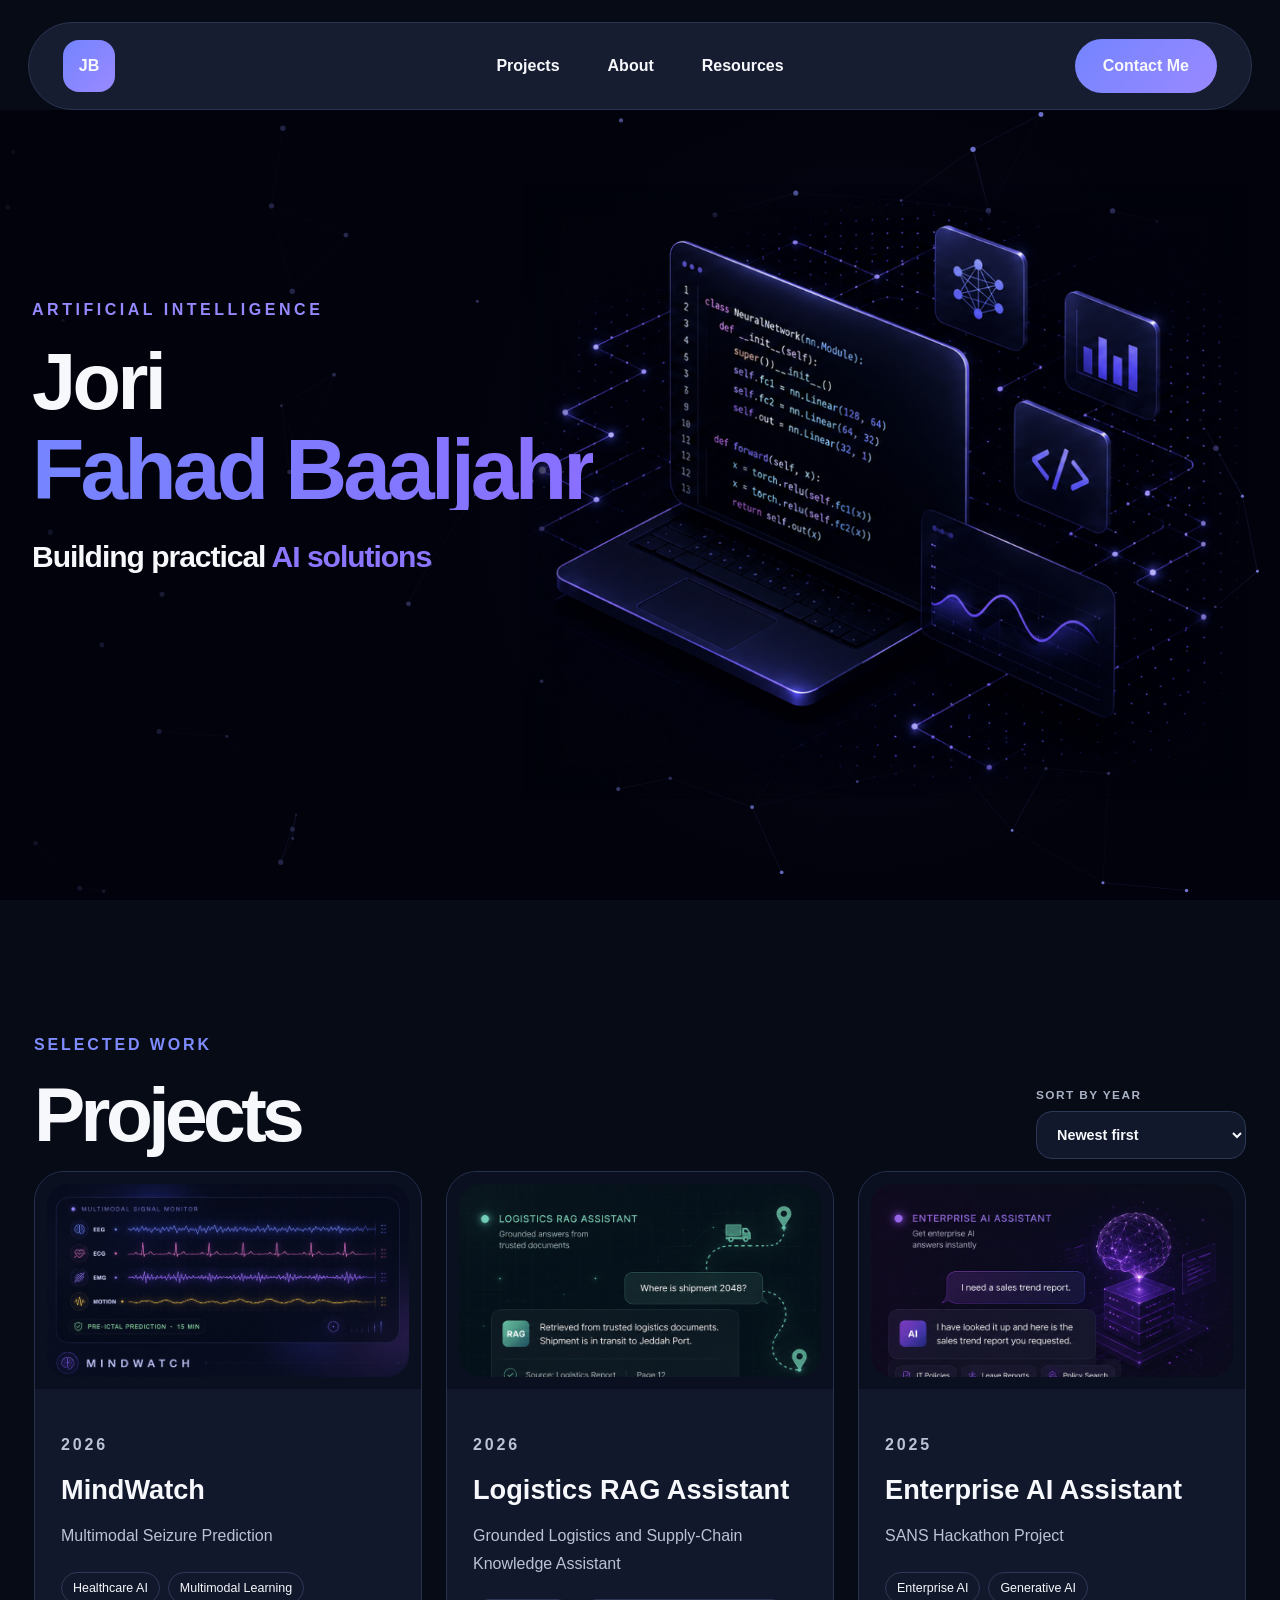
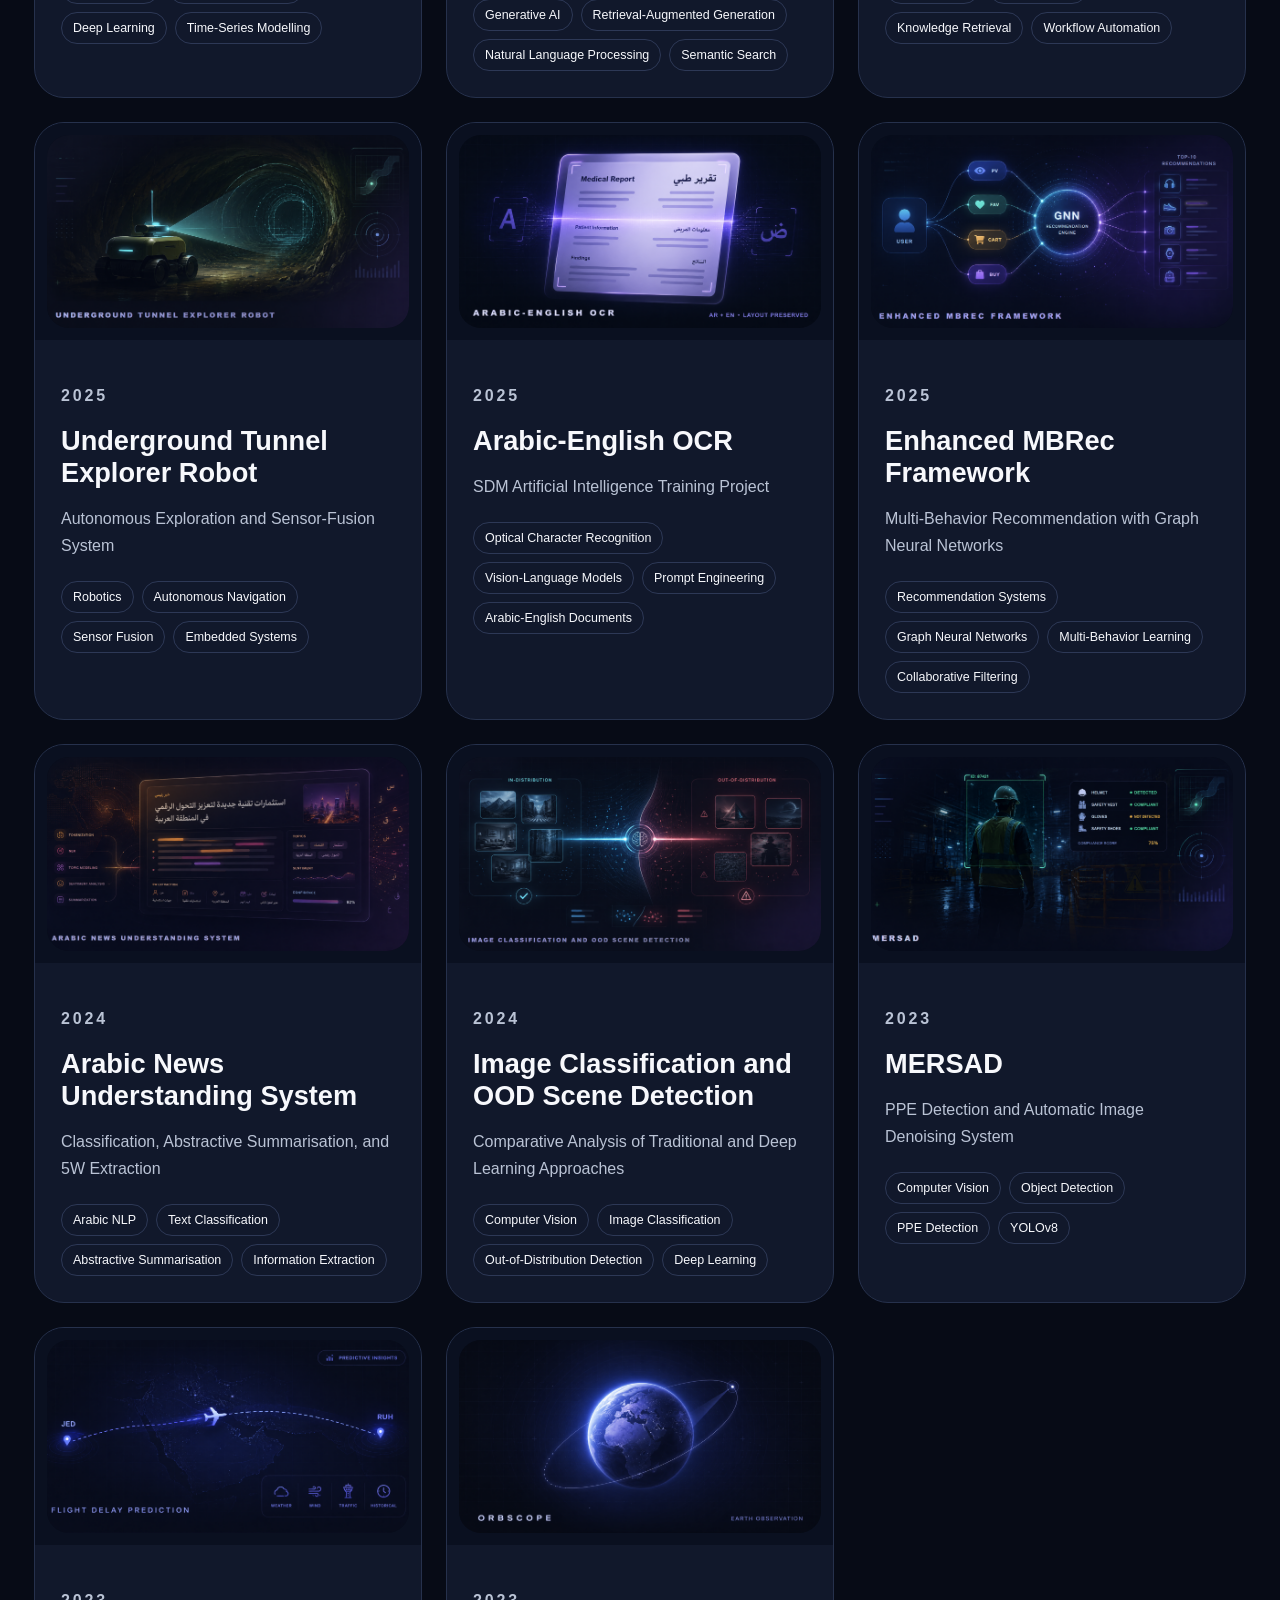
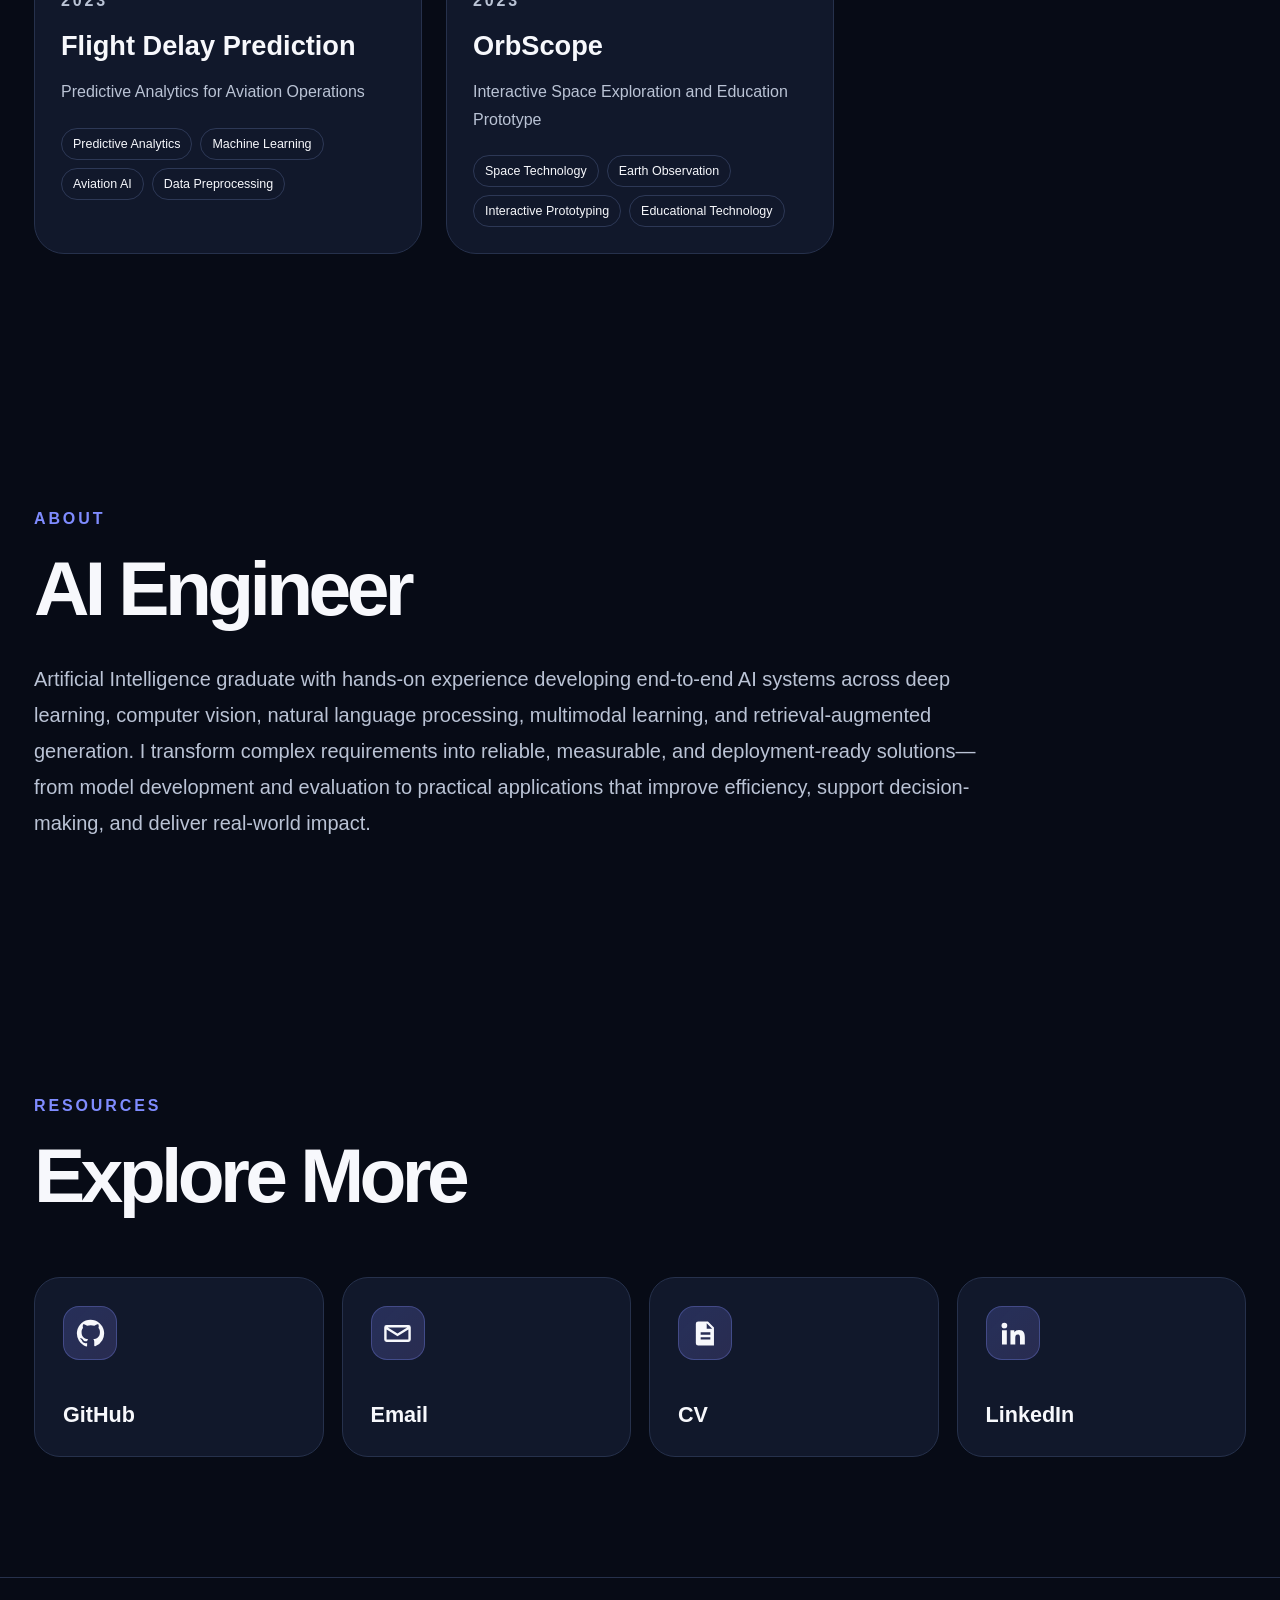
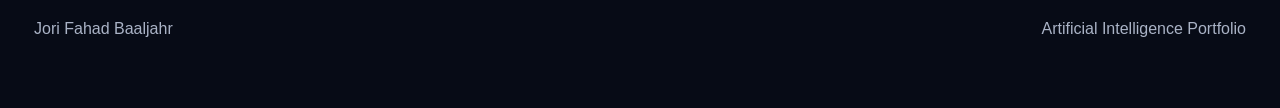
==== commit 266b1525: "Add files via upload" ====
--- a/index.html
+++ b/index.html
@@ -29,8 +29,8 @@
       <p class="kicker">Artificial Intelligence</p>
 
       <h1 class="hero-name">
-        <span class="hero-name-top">Jori Fahad</span>
-        <strong class="hero-name-bottom">Baaljahr</strong>
+        <span class="hero-name-top">Jori</span>
+        <strong class="hero-name-bottom">Fahad Baaljahr</strong>
       </h1>
 
       <h2>Building practical <span>AI solutions</span></h2>
--- a/styles.css
+++ b/styles.css
@@ -1034,50 +1034,66 @@
 }
 
 
-/* HERO NAME ONLY — keep every other section unchanged */
+/* FINAL NAME TYPOGRAPHY — only the hero name and spacing */
 .hero-redesign .hero-content {
-  max-width: 760px;
-  transform: translateY(-64px);
+  max-width: 720px;
+  transform: translateY(-54px);
 }
 
 .hero-redesign .hero-name {
   margin: 0;
-  line-height: .88;
-  letter-spacing: -.07em;
-}
-
-.hero-redesign .hero-name-top {
-  display: block;
-  white-space: nowrap;
-  color: #f7f8fc;
-  font-size: clamp(4.2rem, 6.15vw, 7rem);
-  font-weight: 900;
-}
-
+  max-width: 720px;
+  display: flex;
+  flex-direction: column;
+  align-items: flex-start;
+  gap: 8px;
+  line-height: 1;
+  letter-spacing: 0;
+}
+
+.hero-redesign .hero-name-top,
 .hero-redesign .hero-name-bottom {
   display: block;
-  margin-top: 18px;
-  font-size: clamp(5.2rem, 7.35vw, 8.1rem);
-  font-weight: 900;
-  line-height: .9;
-  background: linear-gradient(90deg, #697bff 0%, #8063ff 100%);
+  font-family: Arial, Helvetica, sans-serif;
+  font-weight: 800;
+  line-height: .94;
+  letter-spacing: -.045em;
+  white-space: nowrap;
+}
+
+.hero-redesign .hero-name-top {
+  font-size: clamp(4.3rem, 6.2vw, 7rem);
+  color: #f7f8fc;
+}
+
+.hero-redesign .hero-name-bottom {
+  margin-top: 2px;
+  font-size: clamp(4.7rem, 6.7vw, 7.5rem);
+  background: linear-gradient(90deg, #7685ff 0%, #8a6fff 100%);
   -webkit-background-clip: text;
   background-clip: text;
   color: transparent;
 }
 
+.hero-redesign .kicker {
+  margin-bottom: 26px;
+}
+
 .hero-redesign h2 {
-  margin-top: 34px;
-  font-size: clamp(1.75rem, 2.35vw, 2.85rem);
+  margin-top: 30px;
+  font-size: clamp(1.75rem, 2.35vw, 2.8rem);
+  line-height: 1.12;
+  letter-spacing: -.035em;
 }
 
 @media (max-width: 1120px) {
   .hero-redesign .hero-content {
-    transform: translateY(-20px);
-  }
-
-  .hero-redesign .hero-name-top {
-    white-space: normal;
+    transform: translateY(-18px);
+  }
+
+  .hero-redesign .hero-name {
+    align-items: center;
+    margin-inline: auto;
   }
 }
 
@@ -1086,13 +1102,17 @@
     transform: none;
   }
 
+  .hero-redesign .hero-name-top,
+  .hero-redesign .hero-name-bottom {
+    white-space: normal;
+  }
+
   .hero-redesign .hero-name-top {
-    font-size: clamp(3rem, 14vw, 4.2rem);
+    font-size: clamp(3.3rem, 15vw, 4.6rem);
   }
 
   .hero-redesign .hero-name-bottom {
-    margin-top: 10px;
-    font-size: clamp(3.7rem, 17vw, 5rem);
+    font-size: clamp(3rem, 13.5vw, 4.2rem);
   }
 
   .hero-redesign h2 {
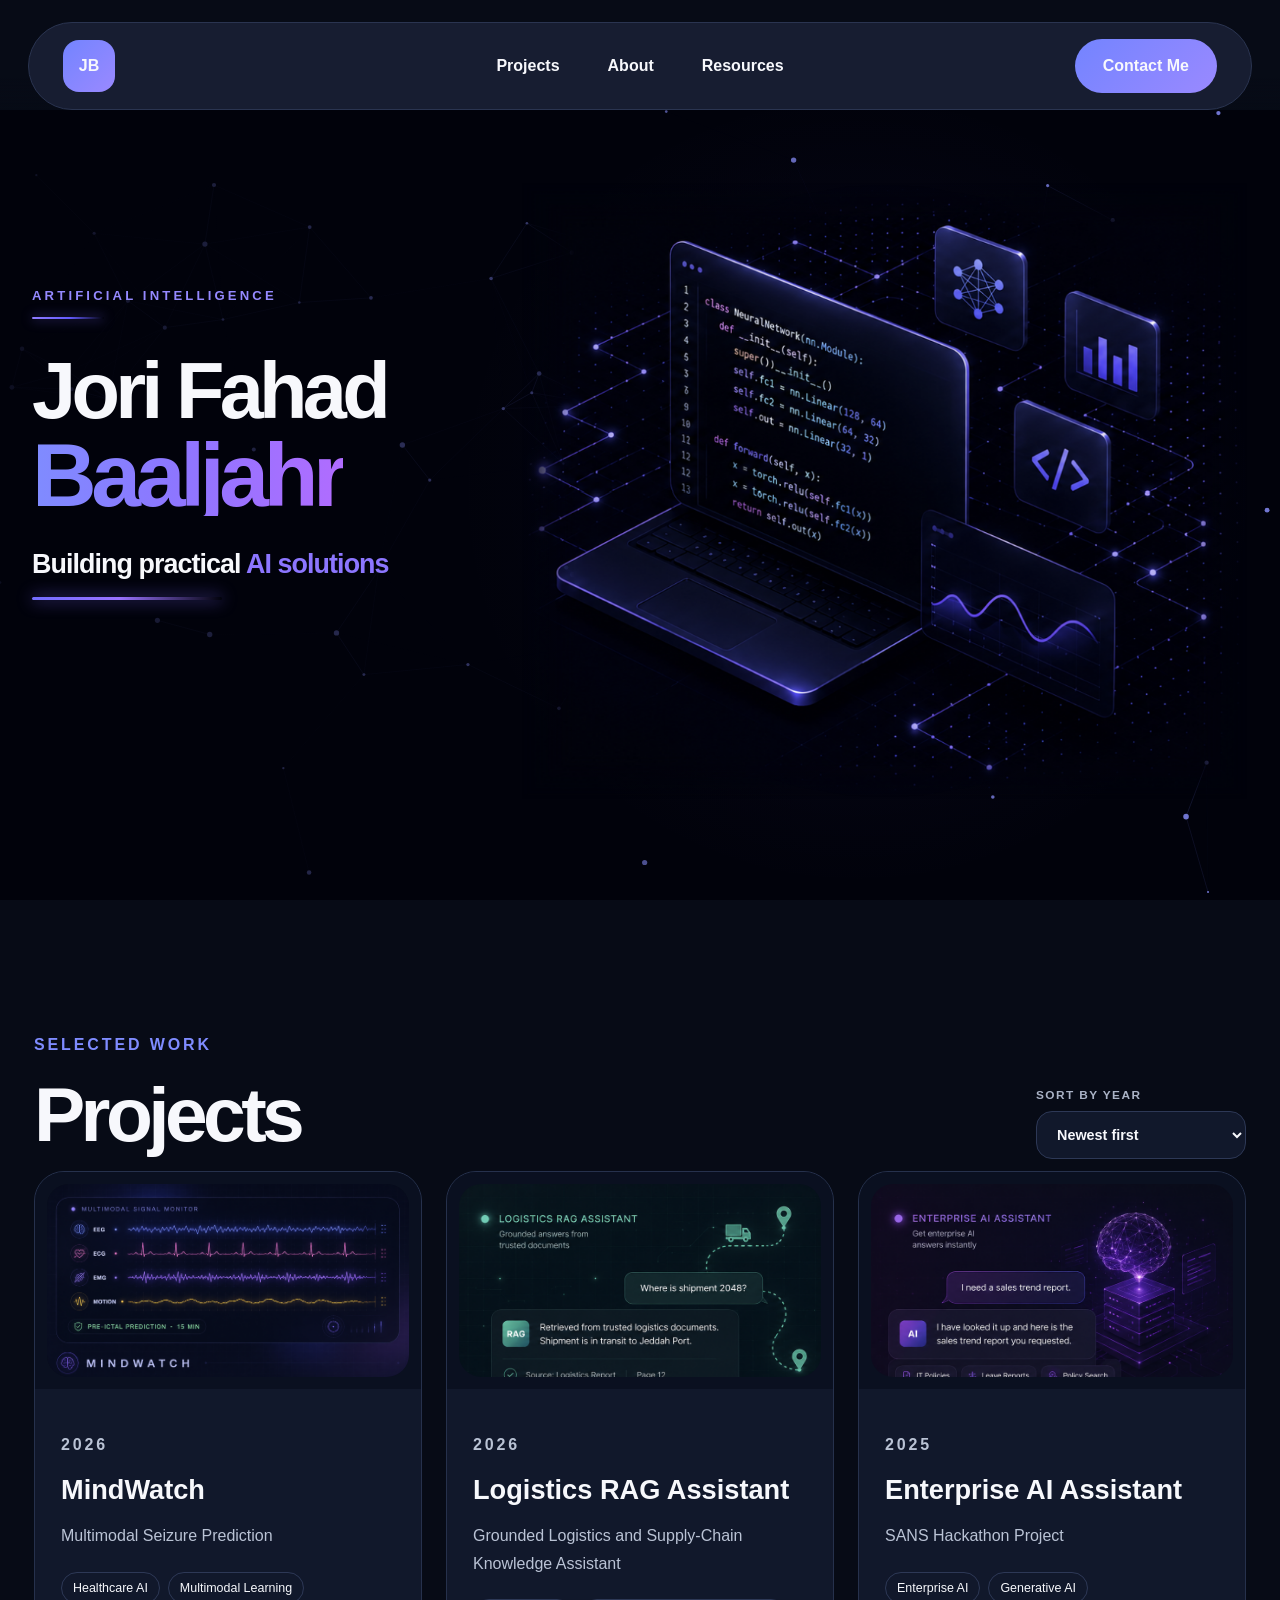
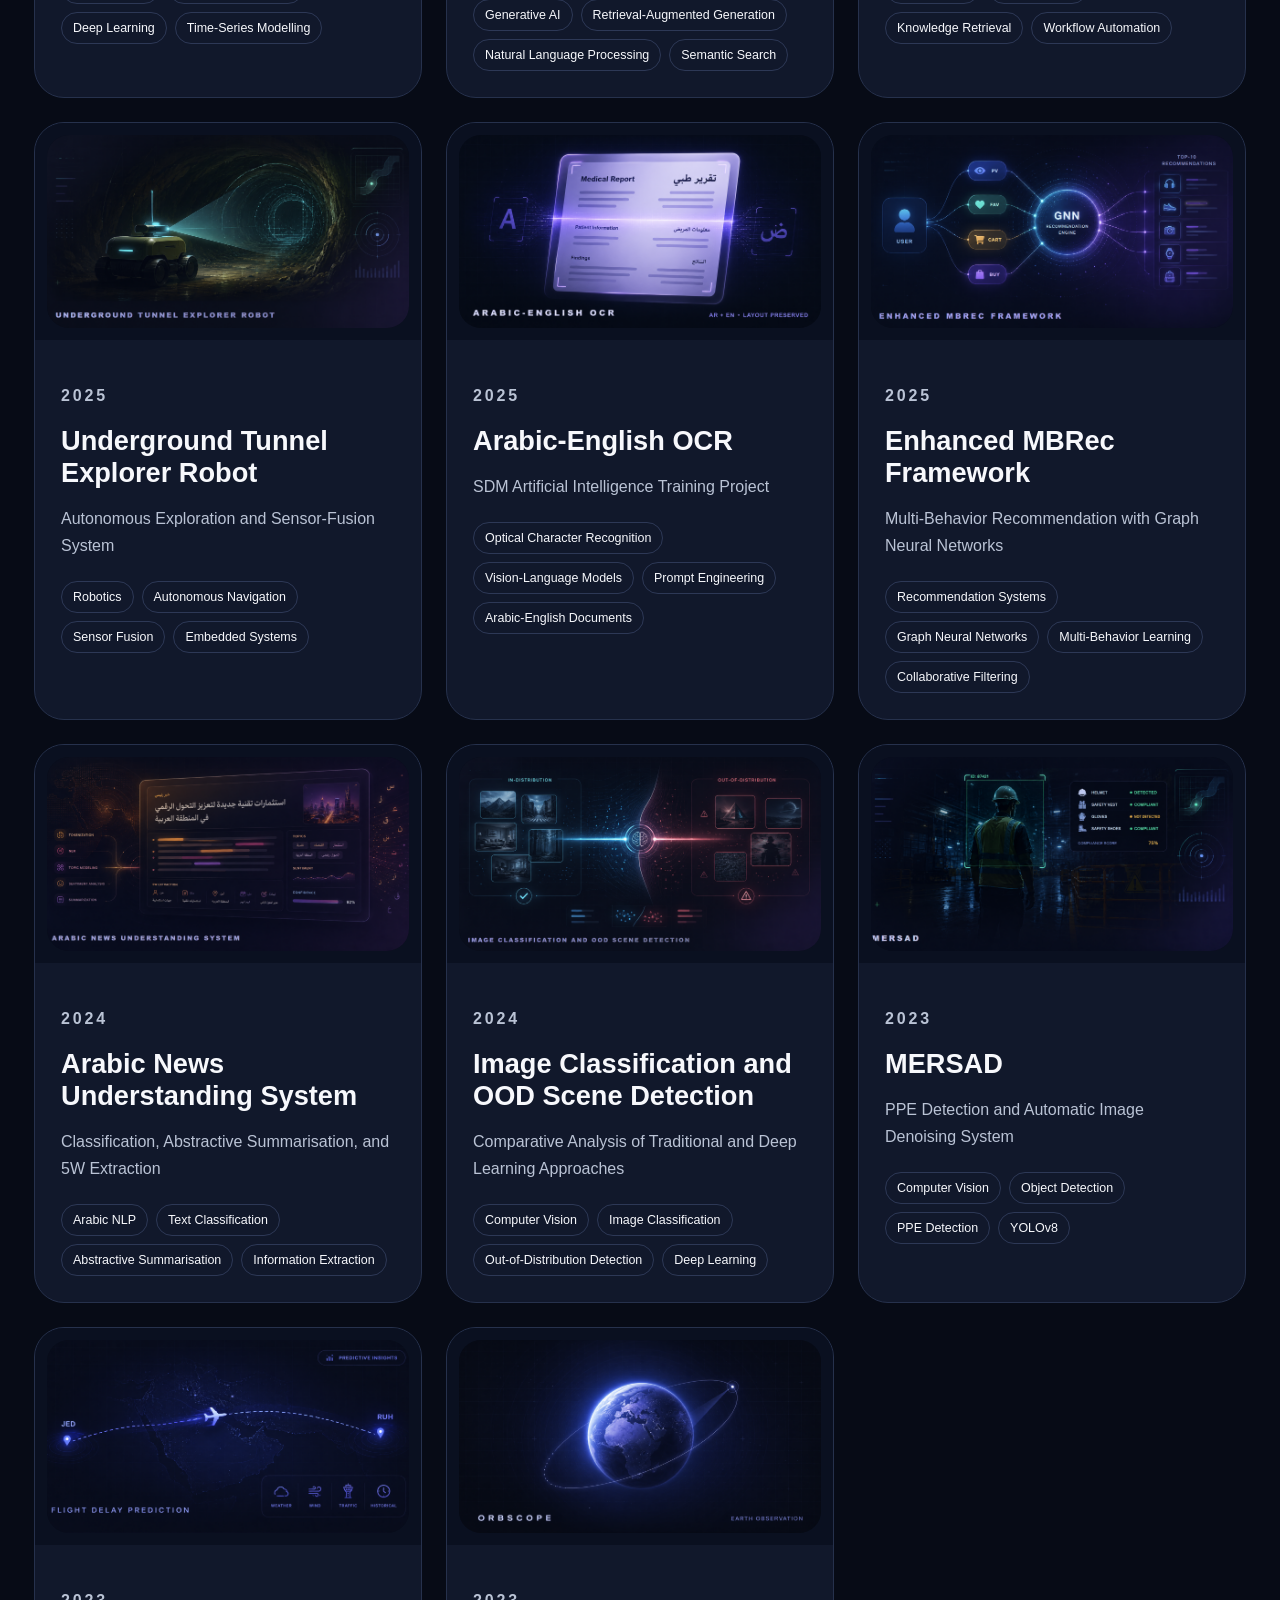
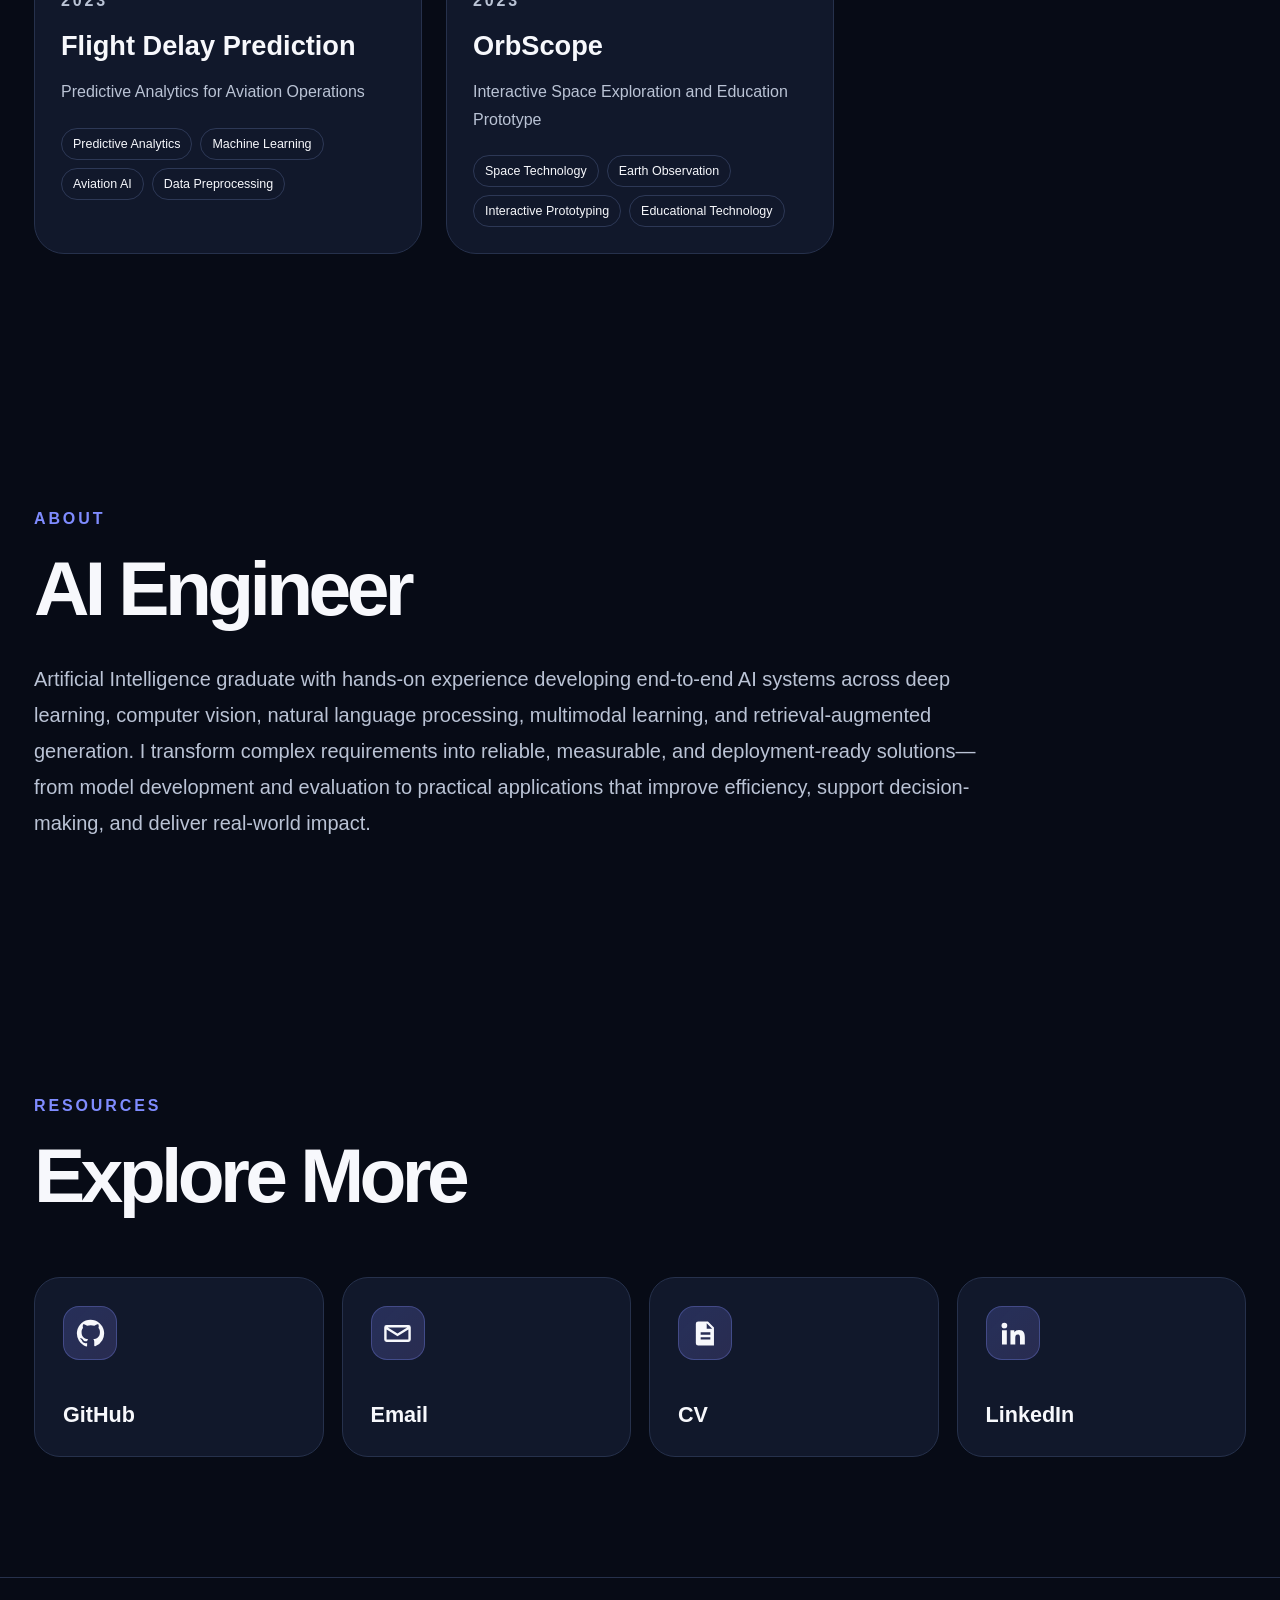
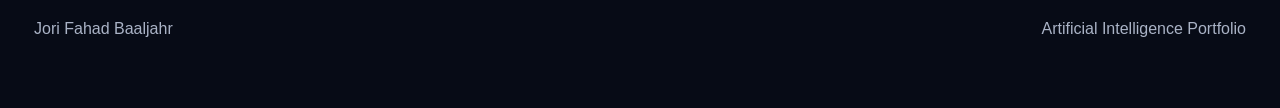
==== commit eea3d2ab: "Add files via upload" ====
--- a/index.html
+++ b/index.html
@@ -29,8 +29,8 @@
       <p class="kicker">Artificial Intelligence</p>
 
       <h1 class="hero-name">
-        <span class="hero-name-top">Jori</span>
-        <strong class="hero-name-bottom">Fahad Baaljahr</strong>
+        <span class="hero-name-top">Jori Fahad</span>
+        <strong class="hero-name-bottom">Baaljahr</strong>
       </h1>
 
       <h2>Building practical <span>AI solutions</span></h2>
--- a/styles.css
+++ b/styles.css
@@ -1034,56 +1034,90 @@
 }
 
 
-/* FINAL NAME TYPOGRAPHY — only the hero name and spacing */
+/* =========================================================
+   HERO NAME POLISH — only adjusts the homepage text styling
+   ========================================================= */
 .hero-redesign .hero-content {
-  max-width: 720px;
-  transform: translateY(-54px);
+  transform: translateY(-48px);
+  max-width: 690px;
+}
+
+.hero-redesign .kicker {
+  position: relative;
+  display: inline-block;
+  margin: 0 0 34px;
+  padding-bottom: 17px;
+  font-size: clamp(.82rem, .95vw, 1rem);
+  letter-spacing: .24em;
+  line-height: 1;
+}
+
+.hero-redesign .kicker::after {
+  content: "";
+  position: absolute;
+  left: 0;
+  bottom: 0;
+  width: 72px;
+  height: 2px;
+  border-radius: 999px;
+  background: linear-gradient(90deg, #8f7cff 0%, #645bff 52%, transparent 100%);
+  box-shadow: 0 0 12px rgba(126, 108, 255, .75);
 }
 
 .hero-redesign .hero-name {
   margin: 0;
-  max-width: 720px;
   display: flex;
   flex-direction: column;
   align-items: flex-start;
-  gap: 8px;
+  gap: 5px;
+  max-width: 720px;
   line-height: 1;
-  letter-spacing: 0;
-}
-
-.hero-redesign .hero-name-top,
+  letter-spacing: -.052em;
+}
+
+.hero-redesign .hero-name-top {
+  display: block;
+  color: #f7f8fc;
+  font-size: clamp(4.25rem, 6.2vw, 7rem);
+  font-weight: 800;
+  line-height: .96;
+  white-space: nowrap;
+}
+
 .hero-redesign .hero-name-bottom {
   display: block;
-  font-family: Arial, Helvetica, sans-serif;
-  font-weight: 800;
-  line-height: .94;
-  letter-spacing: -.045em;
-  white-space: nowrap;
-}
-
-.hero-redesign .hero-name-top {
-  font-size: clamp(4.3rem, 6.2vw, 7rem);
-  color: #f7f8fc;
-}
-
-.hero-redesign .hero-name-bottom {
-  margin-top: 2px;
-  font-size: clamp(4.7rem, 6.7vw, 7.5rem);
-  background: linear-gradient(90deg, #7685ff 0%, #8a6fff 100%);
+  margin: 0;
+  font-size: clamp(4.7rem, 7vw, 7.8rem);
+  font-weight: 850;
+  line-height: .92;
+  letter-spacing: -.06em;
+  background: linear-gradient(92deg, #7f8cff 0%, #8d76ff 46%, #b16cff 100%);
   -webkit-background-clip: text;
   background-clip: text;
   color: transparent;
 }
 
-.hero-redesign .kicker {
-  margin-bottom: 26px;
-}
-
 .hero-redesign h2 {
-  margin-top: 30px;
-  font-size: clamp(1.75rem, 2.35vw, 2.8rem);
-  line-height: 1.12;
+  position: relative;
+  display: inline-block;
+  margin: 34px 0 0;
+  padding-bottom: 21px;
+  font-size: clamp(1.5rem, 2.1vw, 2.55rem);
+  font-weight: 700;
+  line-height: 1.08;
   letter-spacing: -.035em;
+}
+
+.hero-redesign h2::after {
+  content: "";
+  position: absolute;
+  left: 0;
+  bottom: 0;
+  width: 190px;
+  height: 3px;
+  border-radius: 999px;
+  background: linear-gradient(90deg, #726dff 0%, #9a72ff 46%, transparent 100%);
+  box-shadow: 0 0 16px rgba(126, 108, 255, .9);
 }
 
 @media (max-width: 1120px) {
@@ -1095,6 +1129,12 @@
     align-items: center;
     margin-inline: auto;
   }
+
+  .hero-redesign .kicker::after,
+  .hero-redesign h2::after {
+    left: 50%;
+    transform: translateX(-50%);
+  }
 }
 
 @media (max-width: 650px) {
@@ -1102,20 +1142,21 @@
     transform: none;
   }
 
-  .hero-redesign .hero-name-top,
+  .hero-redesign .hero-name-top {
+    font-size: clamp(2.8rem, 13vw, 4rem);
+    white-space: normal;
+  }
+
   .hero-redesign .hero-name-bottom {
-    white-space: normal;
-  }
-
-  .hero-redesign .hero-name-top {
-    font-size: clamp(3.3rem, 15vw, 4.6rem);
-  }
-
-  .hero-redesign .hero-name-bottom {
-    font-size: clamp(3rem, 13.5vw, 4.2rem);
+    font-size: clamp(3.3rem, 15vw, 4.8rem);
   }
 
   .hero-redesign h2 {
-    margin-top: 24px;
-  }
-}
+    margin-top: 25px;
+    font-size: clamp(1.25rem, 6vw, 1.75rem);
+  }
+
+  .hero-redesign h2::after {
+    width: 135px;
+  }
+}
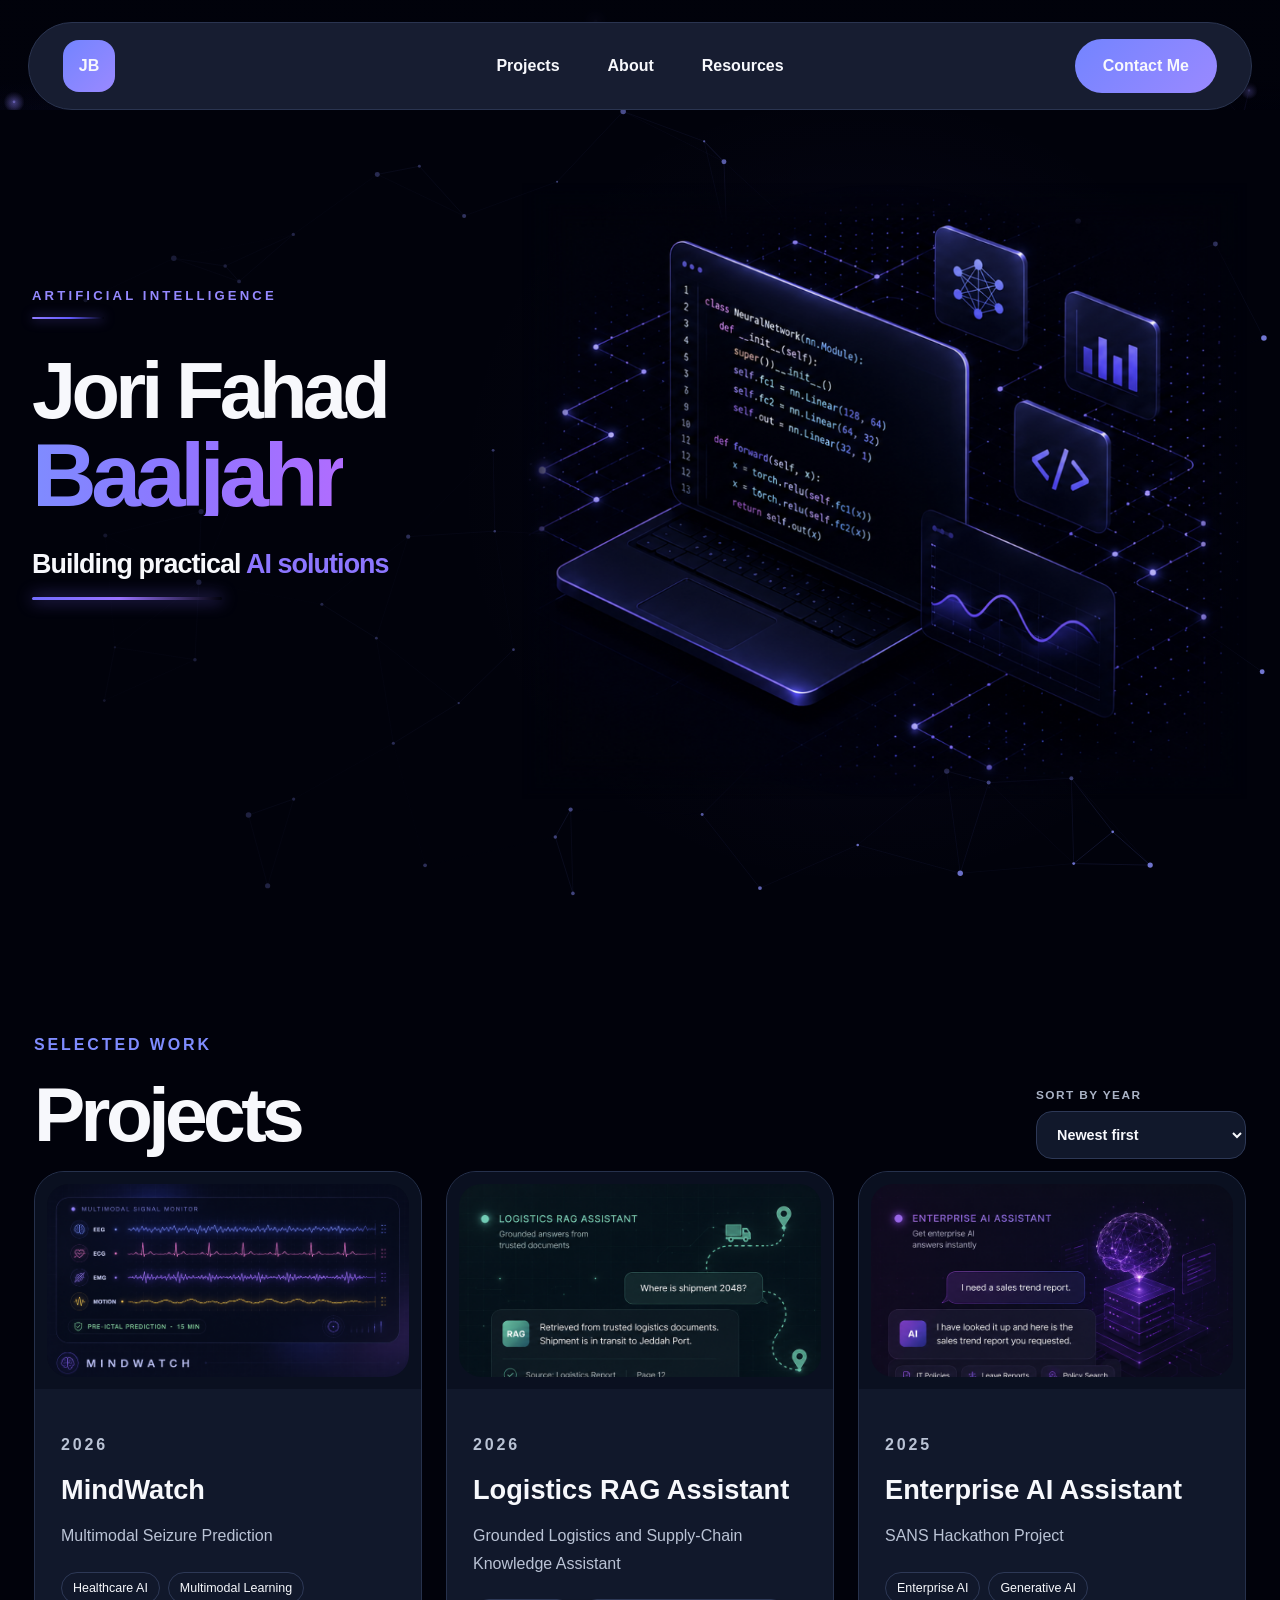
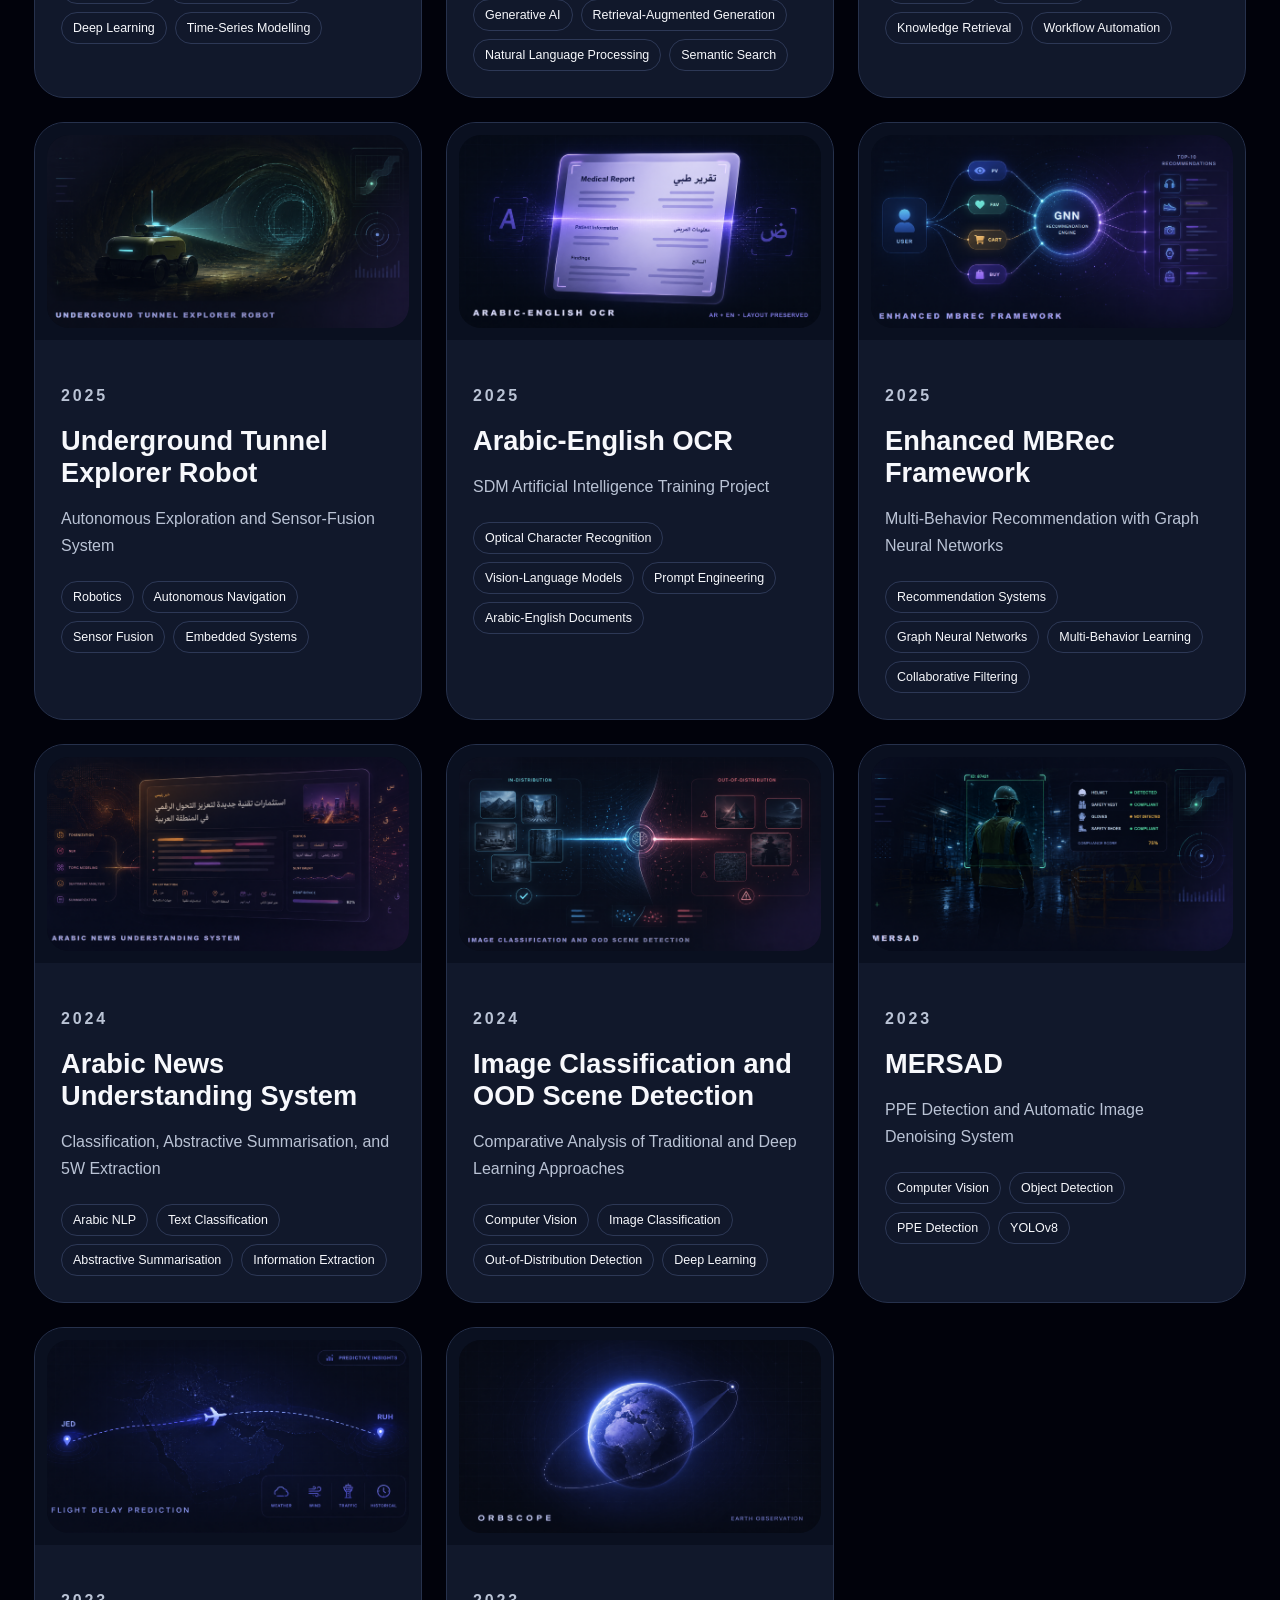
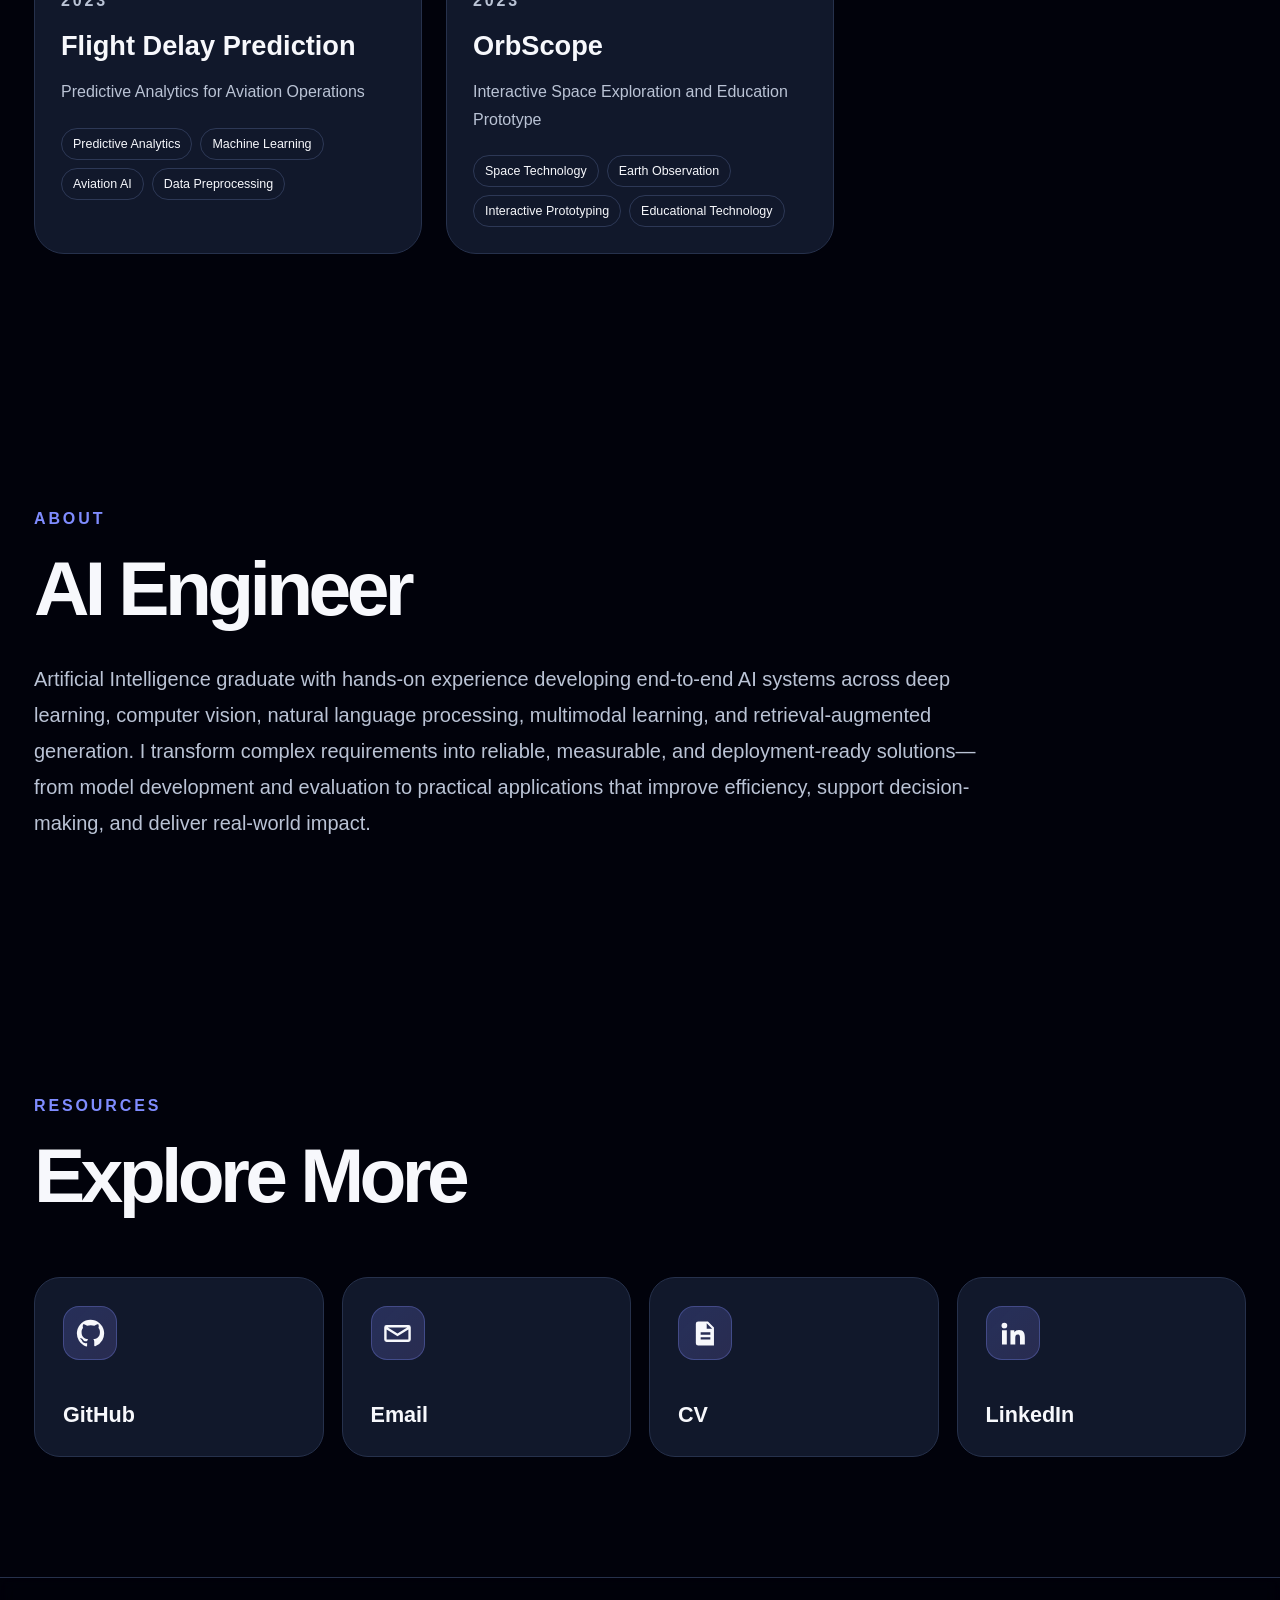
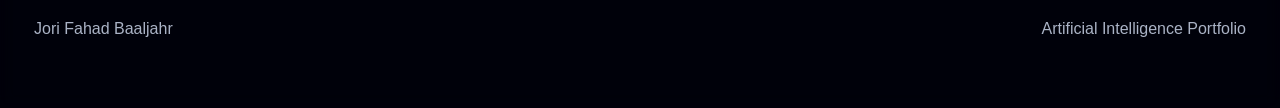
==== commit 1cb70ab8: "Add files via upload" ====
--- a/index.html
+++ b/index.html
@@ -4,9 +4,10 @@
   <meta charset="utf-8">
   <meta name="viewport" content="width=device-width,initial-scale=1">
   <title>Jori Fahad Baaljahr | AI Portfolio</title>
-  <link rel="stylesheet" href="styles.css?v=23">
+  <link rel="stylesheet" href="styles.css?v=24">
 </head>
 <body>
+<canvas id="site-network" aria-hidden="true"></canvas>
 <header>
   <nav>
     <a class="brand" href="index.html">JB</a>
@@ -105,5 +106,6 @@
 </footer>
 
 <script src="script.js?v=22"></script>
+<script src="site-network.js?v=1"></script>
 </body>
 </html>
--- a/styles.css
+++ b/styles.css
@@ -1160,3 +1160,271 @@
     width: 135px;
   }
 }
+
+
+/* =========================================================
+   PROJECT DETAILS — CARD / BOX LAYOUT
+   Applies to every project section without changing its text.
+   ========================================================= */
+
+.project .detail {
+  display: block;
+  width: 100%;
+  margin: 28px 0;
+  padding: clamp(30px, 4vw, 56px);
+  border: 1px solid rgba(133, 145, 190, 0.20);
+  border-radius: 30px;
+  background:
+    linear-gradient(
+      145deg,
+      rgba(24, 25, 44, 0.88),
+      rgba(12, 14, 28, 0.94)
+    );
+  box-shadow:
+    0 22px 55px rgba(0, 0, 0, 0.22),
+    inset 0 1px 0 rgba(255, 255, 255, 0.025);
+  overflow: hidden;
+}
+
+.project .detail + .detail {
+  margin-top: 34px;
+}
+
+.project .detail h3 {
+  display: block;
+  margin: 0 0 24px;
+  color: #f7f8fc;
+  font-family: Georgia, "Times New Roman", serif;
+  font-size: clamp(2rem, 3vw, 2.9rem);
+  font-weight: 700;
+  line-height: 1.1;
+  letter-spacing: -0.035em;
+  text-transform: none;
+}
+
+.project .detail-content {
+  display: block;
+  width: 100%;
+  min-width: 0;
+}
+
+.project .detail-content p {
+  margin: 0 0 20px;
+  color: #b8bdcc;
+  font-size: clamp(1.08rem, 1.4vw, 1.35rem);
+  line-height: 1.75;
+}
+
+.project .detail-content p:last-child {
+  margin-bottom: 0;
+}
+
+.project .detail-content ul {
+  margin: 0;
+  padding-left: 26px;
+  color: #b8bdcc;
+}
+
+.project .detail-content li {
+  margin-bottom: 14px;
+  color: #b8bdcc;
+  font-size: clamp(1.04rem, 1.3vw, 1.25rem);
+  line-height: 1.7;
+}
+
+.project .detail-content li:last-child {
+  margin-bottom: 0;
+}
+
+.project .detail-content strong {
+  color: #f7f8fc;
+}
+
+.project .detail .table-wrapper {
+  margin-top: 26px;
+  border-color: rgba(133, 145, 190, 0.20);
+  background: rgba(7, 11, 22, 0.62);
+}
+
+/* Result images visually belong to the card above them. */
+.project .result-image-wrapper {
+  width: 100%;
+  margin: -4px 0 34px;
+  padding: 18px;
+  border: 1px solid rgba(133, 145, 190, 0.20);
+  border-radius: 26px;
+  background:
+    linear-gradient(
+      145deg,
+      rgba(24, 25, 44, 0.88),
+      rgba(12, 14, 28, 0.94)
+    );
+}
+
+/* =========================================================
+   STICKY NAVIGATION — visible on laptop and mobile
+   Desktop appearance remains unchanged.
+   ========================================================= */
+
+header {
+  position: sticky !important;
+  top: 0;
+  z-index: 1000;
+}
+
+@media (max-width: 900px) {
+  header {
+    padding: 14px 14px 0;
+    background:
+      linear-gradient(
+        to bottom,
+        rgba(7, 11, 22, 0.98) 78%,
+        rgba(7, 11, 22, 0)
+      );
+  }
+
+  nav {
+    width: 100%;
+    min-height: 0;
+    padding: 12px 14px 14px;
+    border-radius: 30px;
+    grid-template-columns: 1fr auto;
+    grid-template-areas:
+      "brand contact"
+      "links links";
+    row-gap: 13px;
+  }
+
+  nav .brand {
+    grid-area: brand;
+  }
+
+  nav .button {
+    grid-area: contact;
+    justify-self: end;
+  }
+
+  nav .links {
+    grid-area: links;
+    display: flex !important;
+    width: 100%;
+    justify-content: center;
+    align-items: center;
+    gap: clamp(20px, 8vw, 42px);
+    padding-top: 12px;
+    border-top: 1px solid rgba(133, 145, 190, 0.18);
+    font-size: 0.92rem;
+  }
+}
+
+@media (max-width: 600px) {
+  nav {
+    padding: 10px 12px 13px;
+    border-radius: 27px;
+  }
+
+  nav .brand {
+    width: 48px;
+    height: 48px;
+    border-radius: 15px;
+  }
+
+  nav .button {
+    padding: 13px 18px;
+    font-size: 0.86rem;
+  }
+
+  nav .links {
+    gap: 22px;
+    font-size: 0.82rem;
+  }
+
+  .project .detail {
+    margin: 20px 0;
+    padding: 26px 22px;
+    border-radius: 24px;
+  }
+
+  .project .detail + .detail {
+    margin-top: 24px;
+  }
+
+  .project .detail h3 {
+    margin-bottom: 18px;
+    font-size: 2rem;
+  }
+
+  .project .detail-content p,
+  .project .detail-content li {
+    font-size: 1.02rem;
+    line-height: 1.68;
+  }
+
+  .project .result-image-wrapper {
+    padding: 12px;
+    border-radius: 22px;
+  }
+}
+
+
+/* =========================================================
+   SITE-WIDE ANIMATED BACKGROUND
+   Matches the homepage color and network effect everywhere.
+   ========================================================= */
+html {
+  background: #01020b;
+}
+
+body {
+  position: relative;
+  min-height: 100vh;
+  background: transparent !important;
+}
+
+#site-network {
+  position: fixed;
+  inset: 0;
+  z-index: 0;
+  width: 100%;
+  height: 100%;
+  pointer-events: none;
+}
+
+body::before {
+  content: "";
+  position: fixed;
+  inset: 0;
+  z-index: 0;
+  pointer-events: none;
+  background:
+    radial-gradient(circle at 18% 18%, rgba(111, 99, 255, .06), transparent 30%),
+    radial-gradient(circle at 78% 58%, rgba(121, 93, 255, .055), transparent 35%),
+    linear-gradient(180deg, rgba(1, 2, 11, .20), rgba(1, 2, 11, .55));
+}
+
+header,
+main,
+footer {
+  position: relative;
+  z-index: 2;
+}
+
+header {
+  background: linear-gradient(rgba(1,2,11,.96) 72%, transparent) !important;
+}
+
+.section,
+.project,
+.projectHero {
+  background: transparent;
+}
+
+/* Prevent the project page from introducing a different solid strip. */
+.project {
+  min-height: 100vh;
+}
+
+footer {
+  background: rgba(1, 2, 11, .34);
+  backdrop-filter: blur(8px);
+}
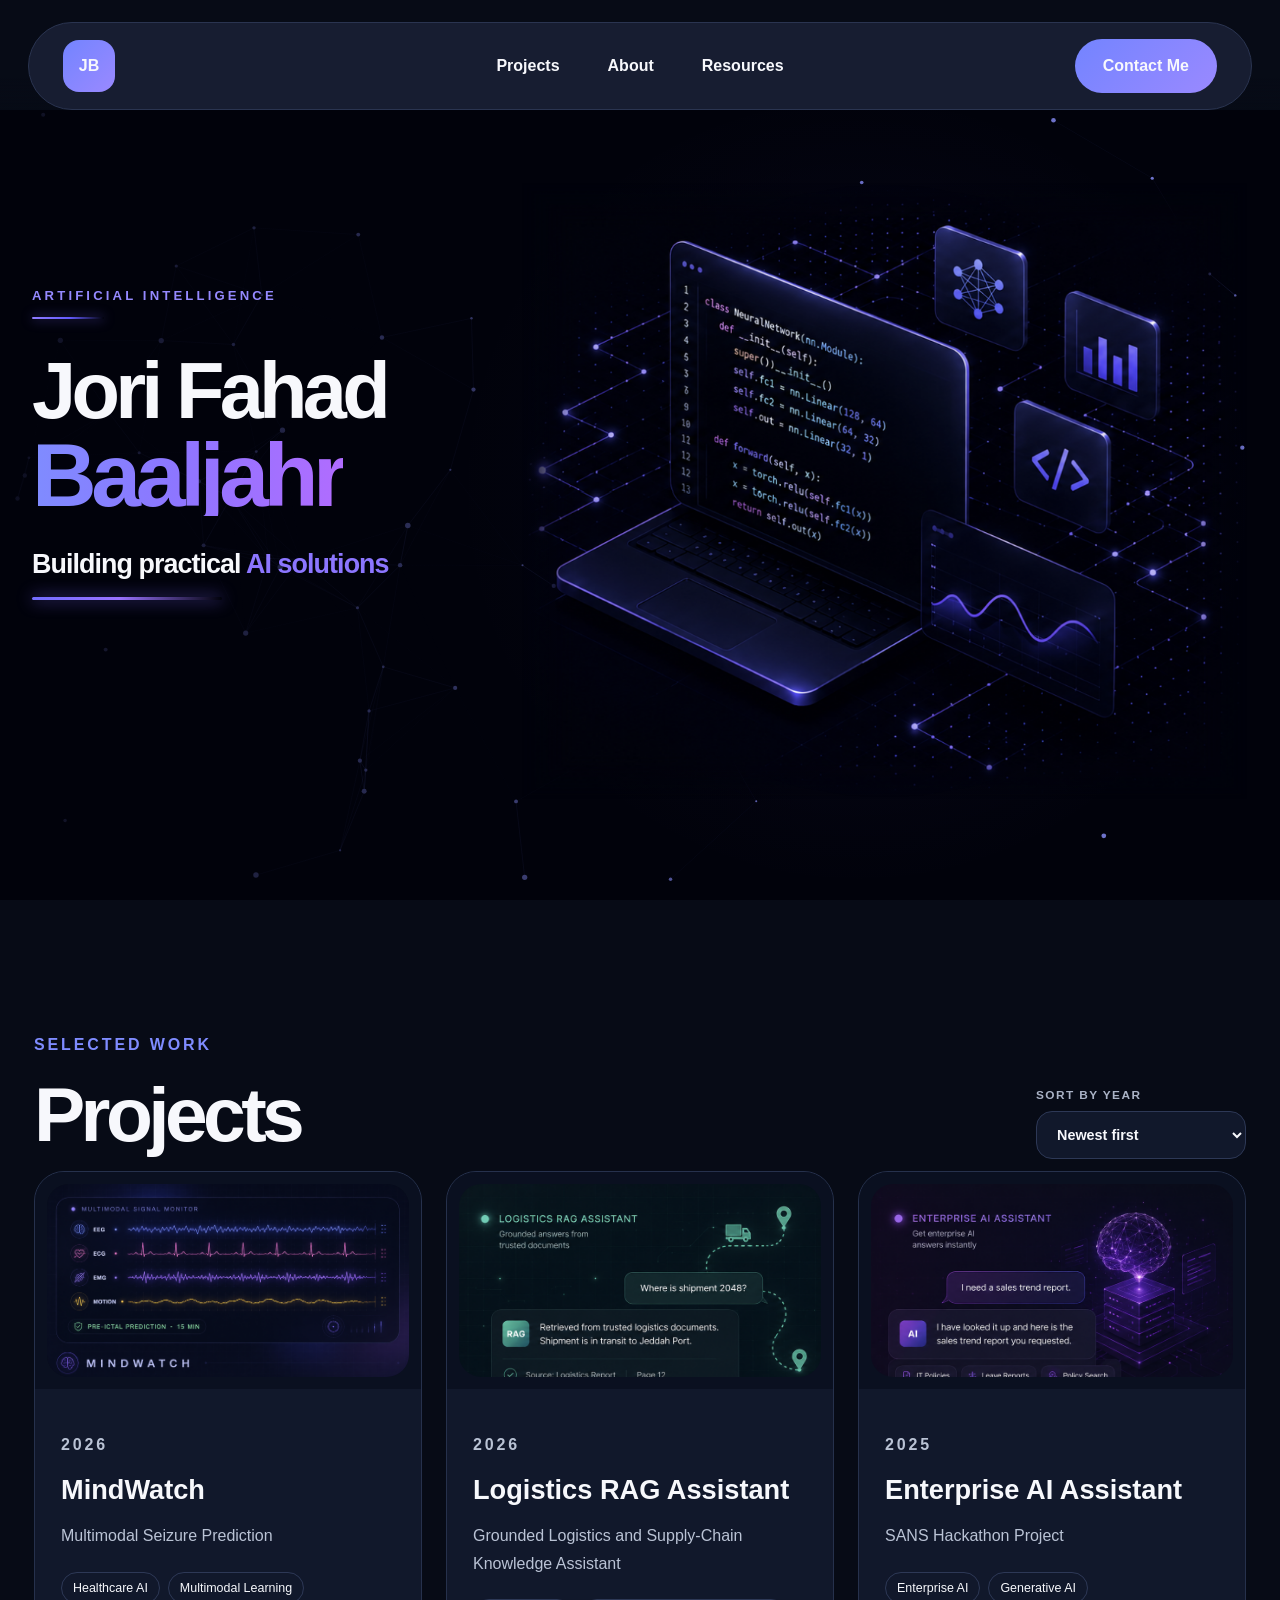
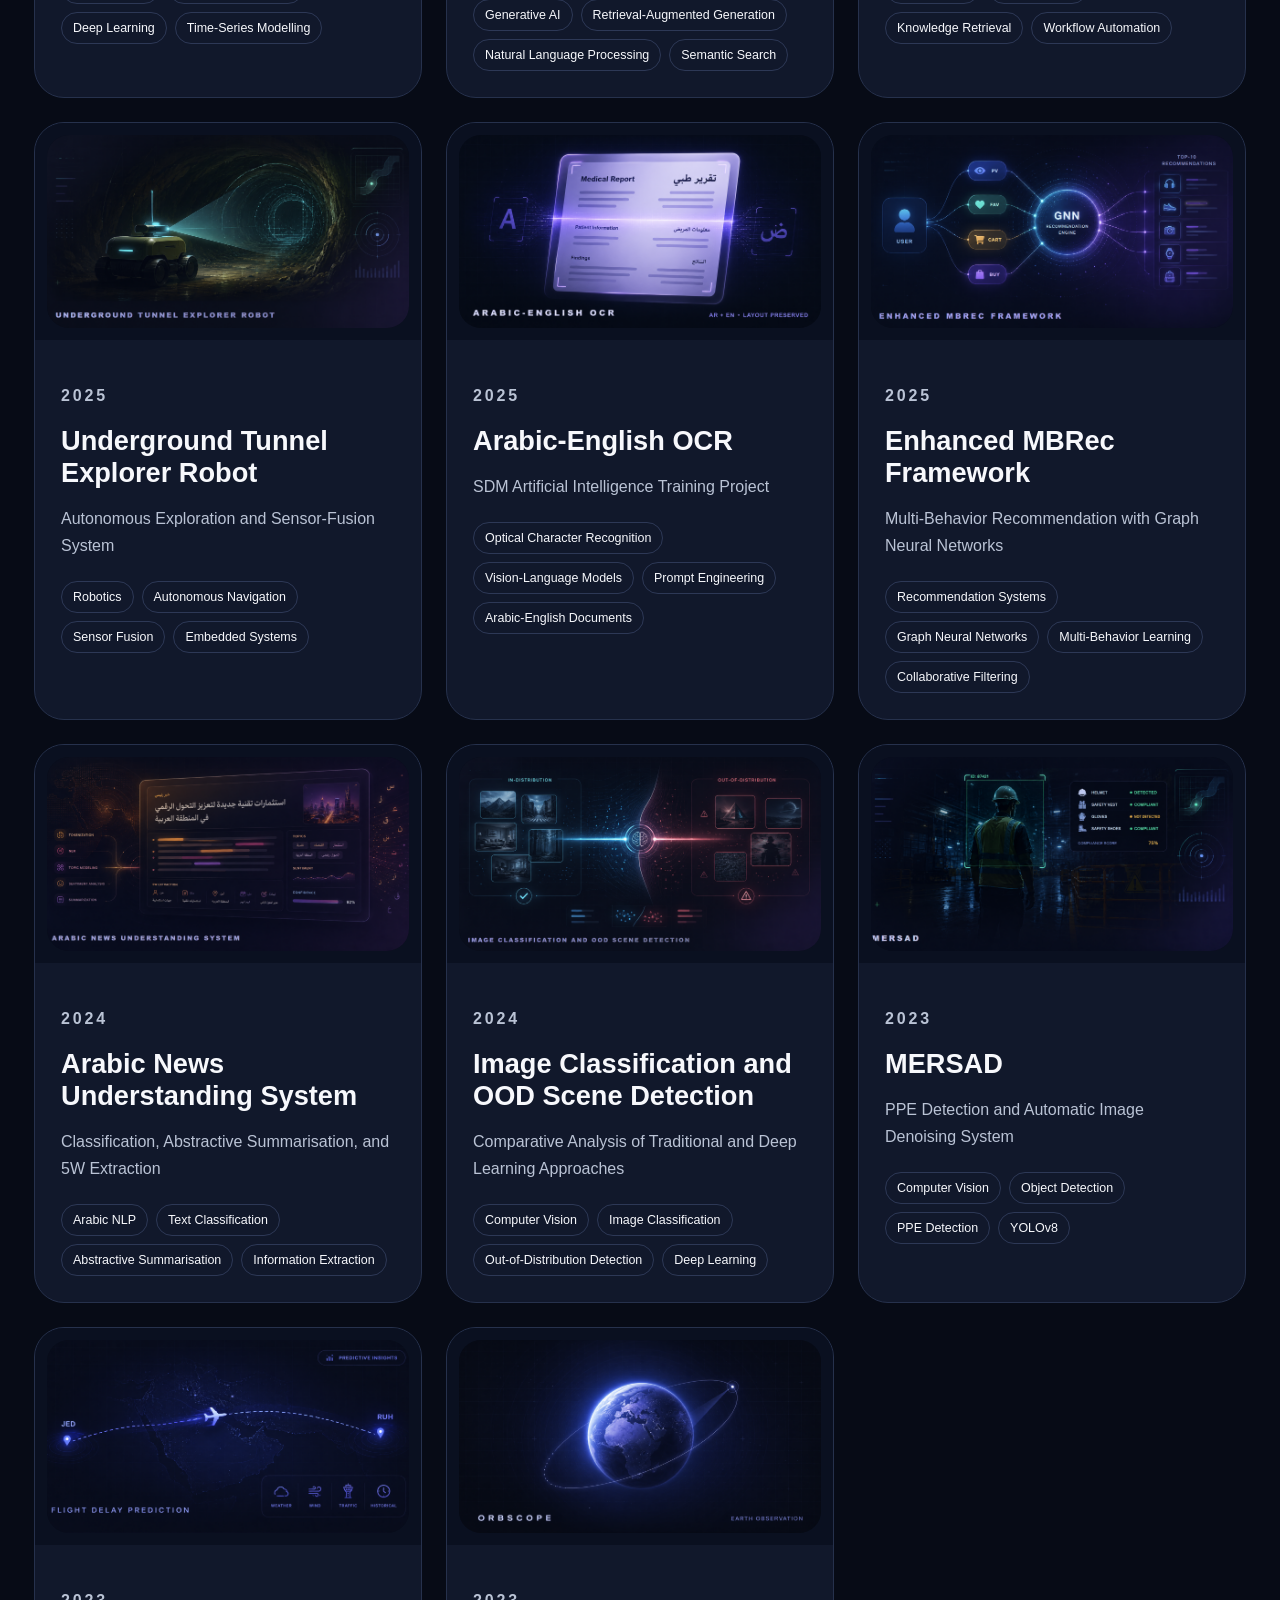
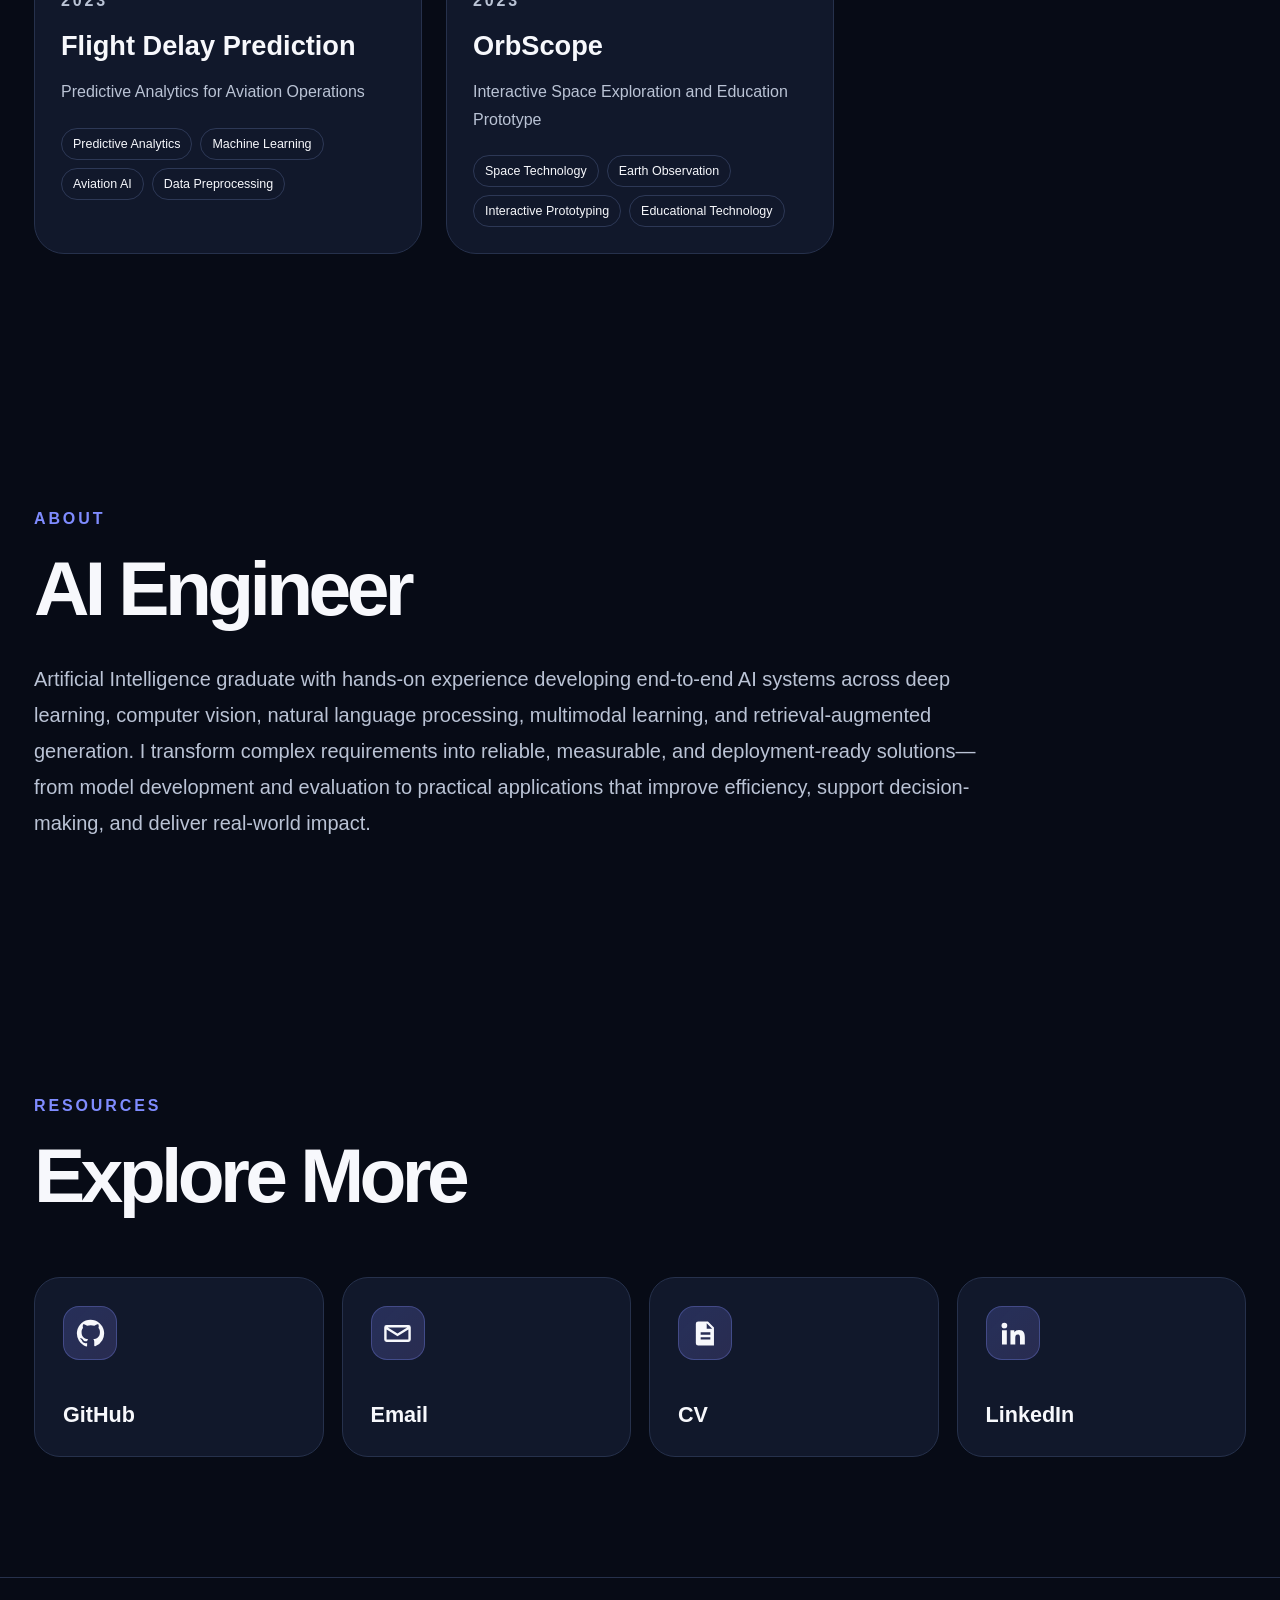
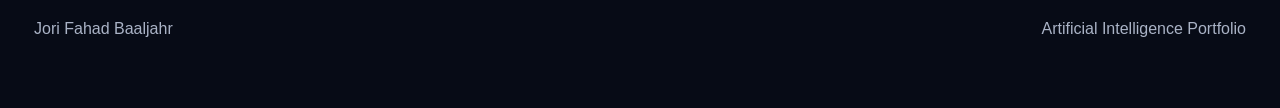
==== commit b4da977d: "Add files via upload" ====
--- a/index.html
+++ b/index.html
@@ -7,7 +7,6 @@
   <link rel="stylesheet" href="styles.css?v=24">
 </head>
 <body>
-<canvas id="site-network" aria-hidden="true"></canvas>
 <header>
   <nav>
     <a class="brand" href="index.html">JB</a>
@@ -105,7 +104,6 @@
   <span>Artificial Intelligence Portfolio</span>
 </footer>
 
-<script src="script.js?v=22"></script>
-<script src="site-network.js?v=1"></script>
+<script src="script.js?v=24"></script>
 </body>
 </html>
--- a/styles.css
+++ b/styles.css
@@ -1161,58 +1161,49 @@
   }
 }
 
-
 /* =========================================================
-   PROJECT DETAILS — CARD / BOX LAYOUT
-   Applies to every project section without changing its text.
+   FINAL PROJECT DETAILS — boxed sections on every project
+   Changes layout only; project text and data stay unchanged.
    ========================================================= */
+.project {
+  max-width: 1480px;
+}
 
 .project .detail {
   display: block;
-  width: 100%;
-  margin: 28px 0;
-  padding: clamp(30px, 4vw, 56px);
-  border: 1px solid rgba(133, 145, 190, 0.20);
+  margin: 30px 0;
+  padding: 46px 52px;
+  border: 1px solid rgba(151, 159, 205, .18);
   border-radius: 30px;
   background:
-    linear-gradient(
-      145deg,
-      rgba(24, 25, 44, 0.88),
-      rgba(12, 14, 28, 0.94)
-    );
+    linear-gradient(145deg, rgba(20, 21, 39, .92), rgba(11, 12, 24, .94));
   box-shadow:
-    0 22px 55px rgba(0, 0, 0, 0.22),
-    inset 0 1px 0 rgba(255, 255, 255, 0.025);
+    0 22px 60px rgba(0, 0, 0, .20),
+    inset 0 1px 0 rgba(255, 255, 255, .025);
   overflow: hidden;
 }
 
-.project .detail + .detail {
-  margin-top: 34px;
-}
-
 .project .detail h3 {
-  display: block;
-  margin: 0 0 24px;
-  color: #f7f8fc;
+  margin: 0 0 27px;
+  color: #f5f4fb;
   font-family: Georgia, "Times New Roman", serif;
-  font-size: clamp(2rem, 3vw, 2.9rem);
+  font-size: clamp(2rem, 3vw, 3rem);
   font-weight: 700;
-  line-height: 1.1;
-  letter-spacing: -0.035em;
+  line-height: 1.08;
+  letter-spacing: -.035em;
   text-transform: none;
 }
 
 .project .detail-content {
-  display: block;
-  width: 100%;
   min-width: 0;
 }
 
 .project .detail-content p {
-  margin: 0 0 20px;
-  color: #b8bdcc;
-  font-size: clamp(1.08rem, 1.4vw, 1.35rem);
-  line-height: 1.75;
+  max-width: 1240px;
+  margin: 0 0 22px;
+  color: #b8bac8;
+  font-size: clamp(1.08rem, 1.45vw, 1.32rem);
+  line-height: 1.72;
 }
 
 .project .detail-content p:last-child {
@@ -1221,14 +1212,14 @@
 
 .project .detail-content ul {
   margin: 0;
-  padding-left: 26px;
-  color: #b8bdcc;
+  padding-left: 25px;
+  color: #bfc2d1;
 }
 
 .project .detail-content li {
-  margin-bottom: 14px;
-  color: #b8bdcc;
-  font-size: clamp(1.04rem, 1.3vw, 1.25rem);
+  margin-bottom: 15px;
+  padding-left: 5px;
+  font-size: clamp(1.02rem, 1.35vw, 1.22rem);
   line-height: 1.7;
 }
 
@@ -1236,63 +1227,49 @@
   margin-bottom: 0;
 }
 
-.project .detail-content strong {
-  color: #f7f8fc;
-}
-
-.project .detail .table-wrapper {
+.project .table-wrapper {
   margin-top: 26px;
-  border-color: rgba(133, 145, 190, 0.20);
-  background: rgba(7, 11, 22, 0.62);
-}
-
-/* Result images visually belong to the card above them. */
+  border-color: rgba(151, 159, 205, .18);
+  background: rgba(7, 9, 20, .62);
+}
+
+.project .results-table th {
+  background: rgba(28, 31, 54, .78);
+}
+
 .project .result-image-wrapper {
   width: 100%;
-  margin: -4px 0 34px;
+  margin: 30px 0;
   padding: 18px;
-  border: 1px solid rgba(133, 145, 190, 0.20);
-  border-radius: 26px;
-  background:
-    linear-gradient(
-      145deg,
-      rgba(24, 25, 44, 0.88),
-      rgba(12, 14, 28, 0.94)
-    );
+  border-radius: 30px;
+  border-color: rgba(151, 159, 205, .18);
+  background: linear-gradient(145deg, rgba(20, 21, 39, .92), rgba(11, 12, 24, .94));
 }
 
 /* =========================================================
-   STICKY NAVIGATION — visible on laptop and mobile
-   Desktop appearance remains unchanged.
+   NAVIGATION — visible and sticky on desktop and mobile
    ========================================================= */
-
 header {
-  position: sticky !important;
+  position: sticky;
   top: 0;
-  z-index: 1000;
+  z-index: 100;
 }
 
 @media (max-width: 900px) {
   header {
     padding: 14px 14px 0;
-    background:
-      linear-gradient(
-        to bottom,
-        rgba(7, 11, 22, 0.98) 78%,
-        rgba(7, 11, 22, 0)
-      );
+    background: linear-gradient(rgba(7, 11, 22, .98) 78%, transparent);
   }
 
   nav {
-    width: 100%;
-    min-height: 0;
-    padding: 12px 14px 14px;
+    min-height: auto;
+    padding: 14px 16px 13px;
     border-radius: 30px;
     grid-template-columns: 1fr auto;
     grid-template-areas:
       "brand contact"
       "links links";
-    row-gap: 13px;
+    row-gap: 14px;
   }
 
   nav .brand {
@@ -1308,19 +1285,18 @@
     grid-area: links;
     display: flex !important;
     width: 100%;
+    align-items: center;
     justify-content: center;
-    align-items: center;
-    gap: clamp(20px, 8vw, 42px);
+    gap: clamp(18px, 7vw, 42px);
     padding-top: 12px;
-    border-top: 1px solid rgba(133, 145, 190, 0.18);
-    font-size: 0.92rem;
+    border-top: 1px solid rgba(145, 154, 207, .16);
+    font-size: .9rem;
   }
 }
 
 @media (max-width: 600px) {
   nav {
-    padding: 10px 12px 13px;
-    border-radius: 27px;
+    padding: 12px 14px 11px;
   }
 
   nav .brand {
@@ -1331,100 +1307,35 @@
 
   nav .button {
     padding: 13px 18px;
-    font-size: 0.86rem;
+    font-size: .86rem;
   }
 
   nav .links {
-    gap: 22px;
-    font-size: 0.82rem;
+    justify-content: space-between;
+    gap: 10px;
+    font-size: .82rem;
   }
 
   .project .detail {
     margin: 20px 0;
-    padding: 26px 22px;
+    padding: 30px 24px;
     border-radius: 24px;
   }
 
-  .project .detail + .detail {
-    margin-top: 24px;
-  }
-
   .project .detail h3 {
-    margin-bottom: 18px;
-    font-size: 2rem;
+    margin-bottom: 20px;
+    font-size: clamp(1.75rem, 9vw, 2.35rem);
   }
 
   .project .detail-content p,
   .project .detail-content li {
-    font-size: 1.02rem;
-    line-height: 1.68;
+    font-size: 1rem;
+    line-height: 1.65;
   }
 
   .project .result-image-wrapper {
+    margin: 20px 0;
     padding: 12px;
-    border-radius: 22px;
-  }
-}
-
-
-/* =========================================================
-   SITE-WIDE ANIMATED BACKGROUND
-   Matches the homepage color and network effect everywhere.
-   ========================================================= */
-html {
-  background: #01020b;
-}
-
-body {
-  position: relative;
-  min-height: 100vh;
-  background: transparent !important;
-}
-
-#site-network {
-  position: fixed;
-  inset: 0;
-  z-index: 0;
-  width: 100%;
-  height: 100%;
-  pointer-events: none;
-}
-
-body::before {
-  content: "";
-  position: fixed;
-  inset: 0;
-  z-index: 0;
-  pointer-events: none;
-  background:
-    radial-gradient(circle at 18% 18%, rgba(111, 99, 255, .06), transparent 30%),
-    radial-gradient(circle at 78% 58%, rgba(121, 93, 255, .055), transparent 35%),
-    linear-gradient(180deg, rgba(1, 2, 11, .20), rgba(1, 2, 11, .55));
-}
-
-header,
-main,
-footer {
-  position: relative;
-  z-index: 2;
-}
-
-header {
-  background: linear-gradient(rgba(1,2,11,.96) 72%, transparent) !important;
-}
-
-.section,
-.project,
-.projectHero {
-  background: transparent;
-}
-
-/* Prevent the project page from introducing a different solid strip. */
-.project {
-  min-height: 100vh;
-}
-
-footer {
-  background: rgba(1, 2, 11, .34);
-  backdrop-filter: blur(8px);
-}
+    border-radius: 24px;
+  }
+}
